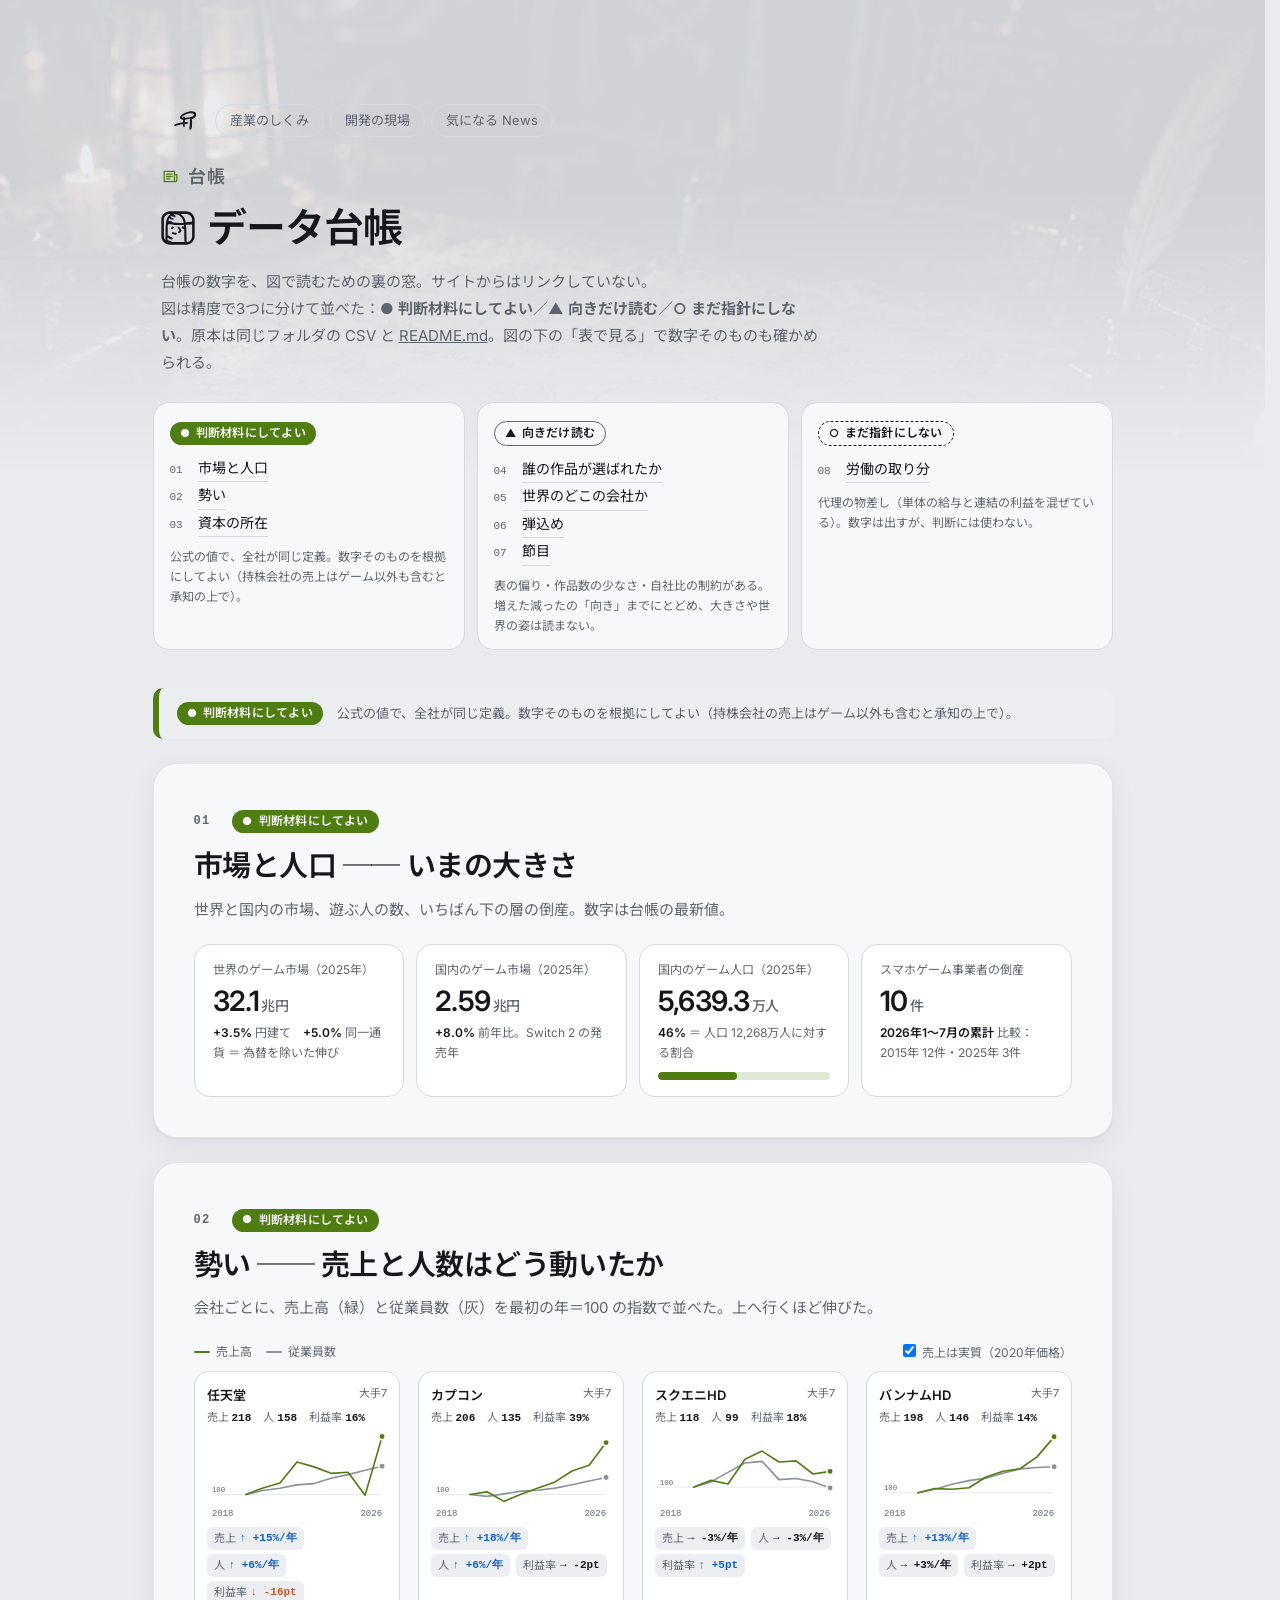
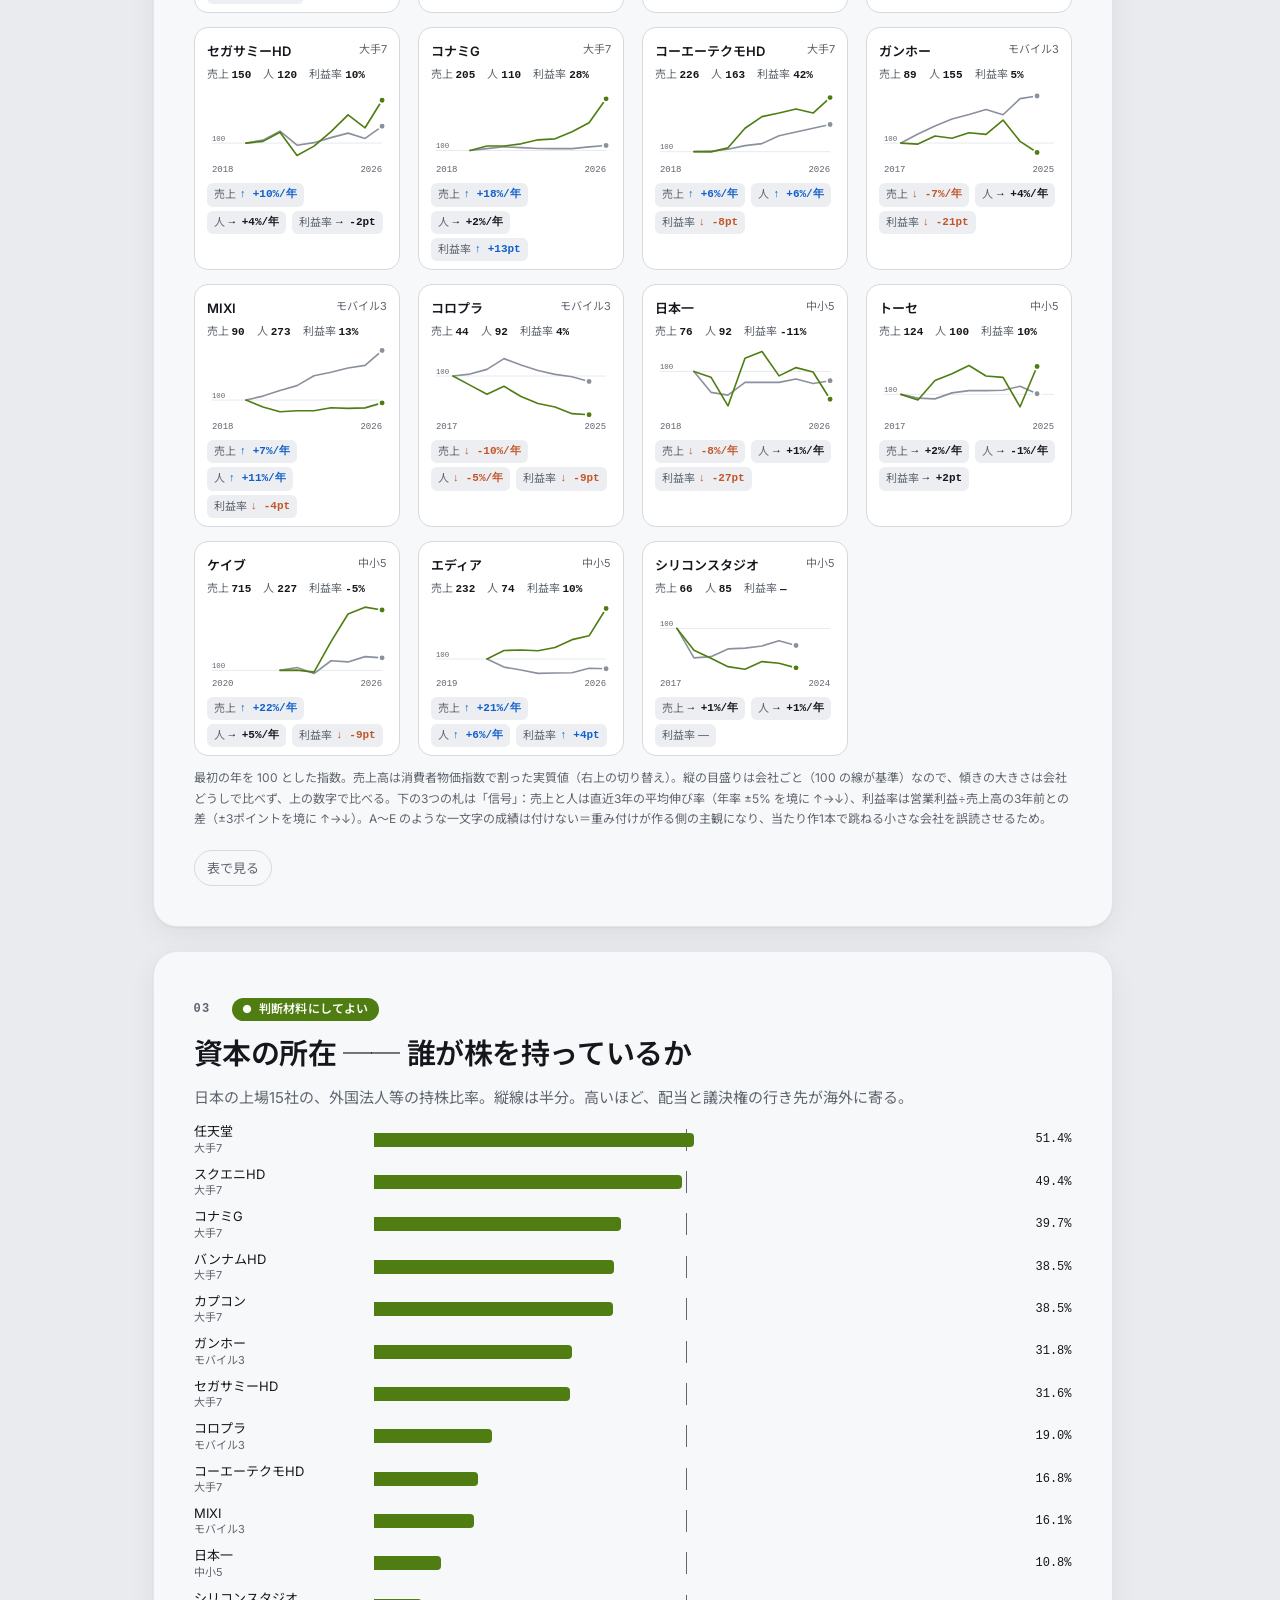
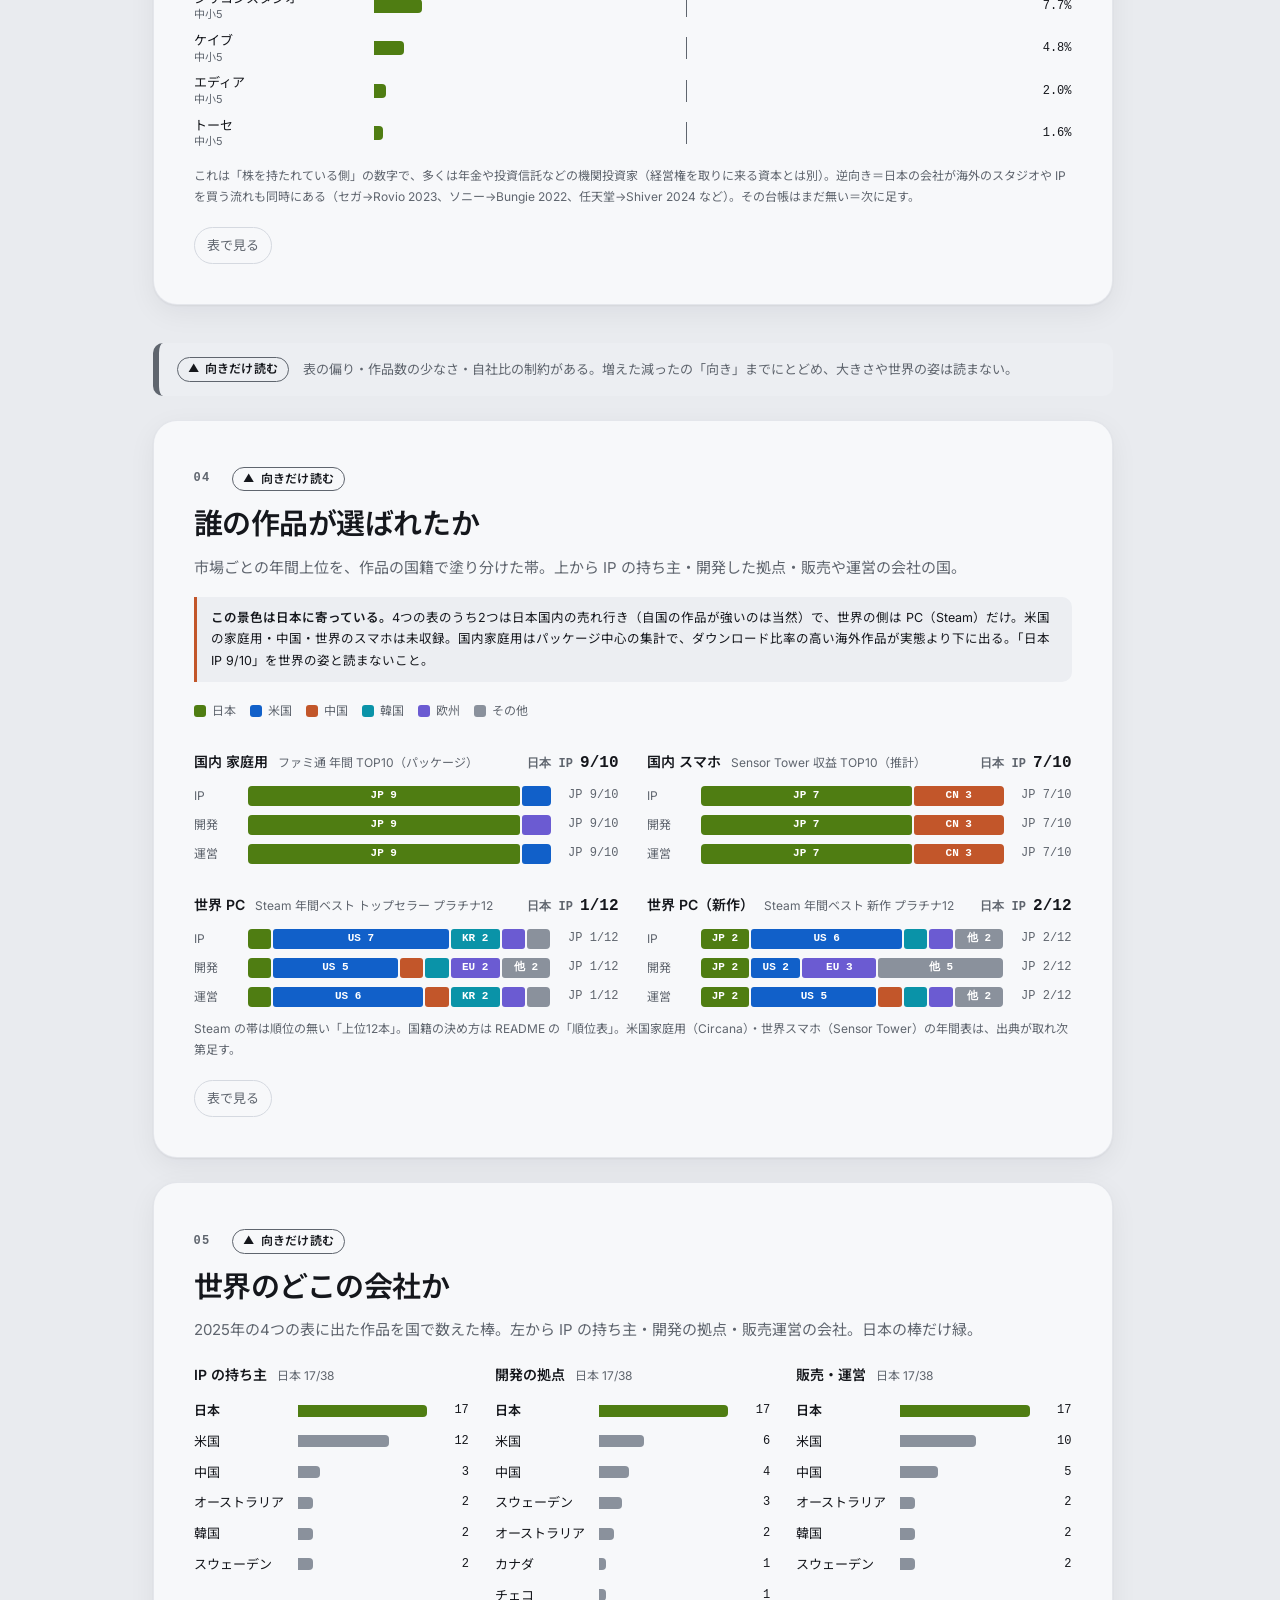
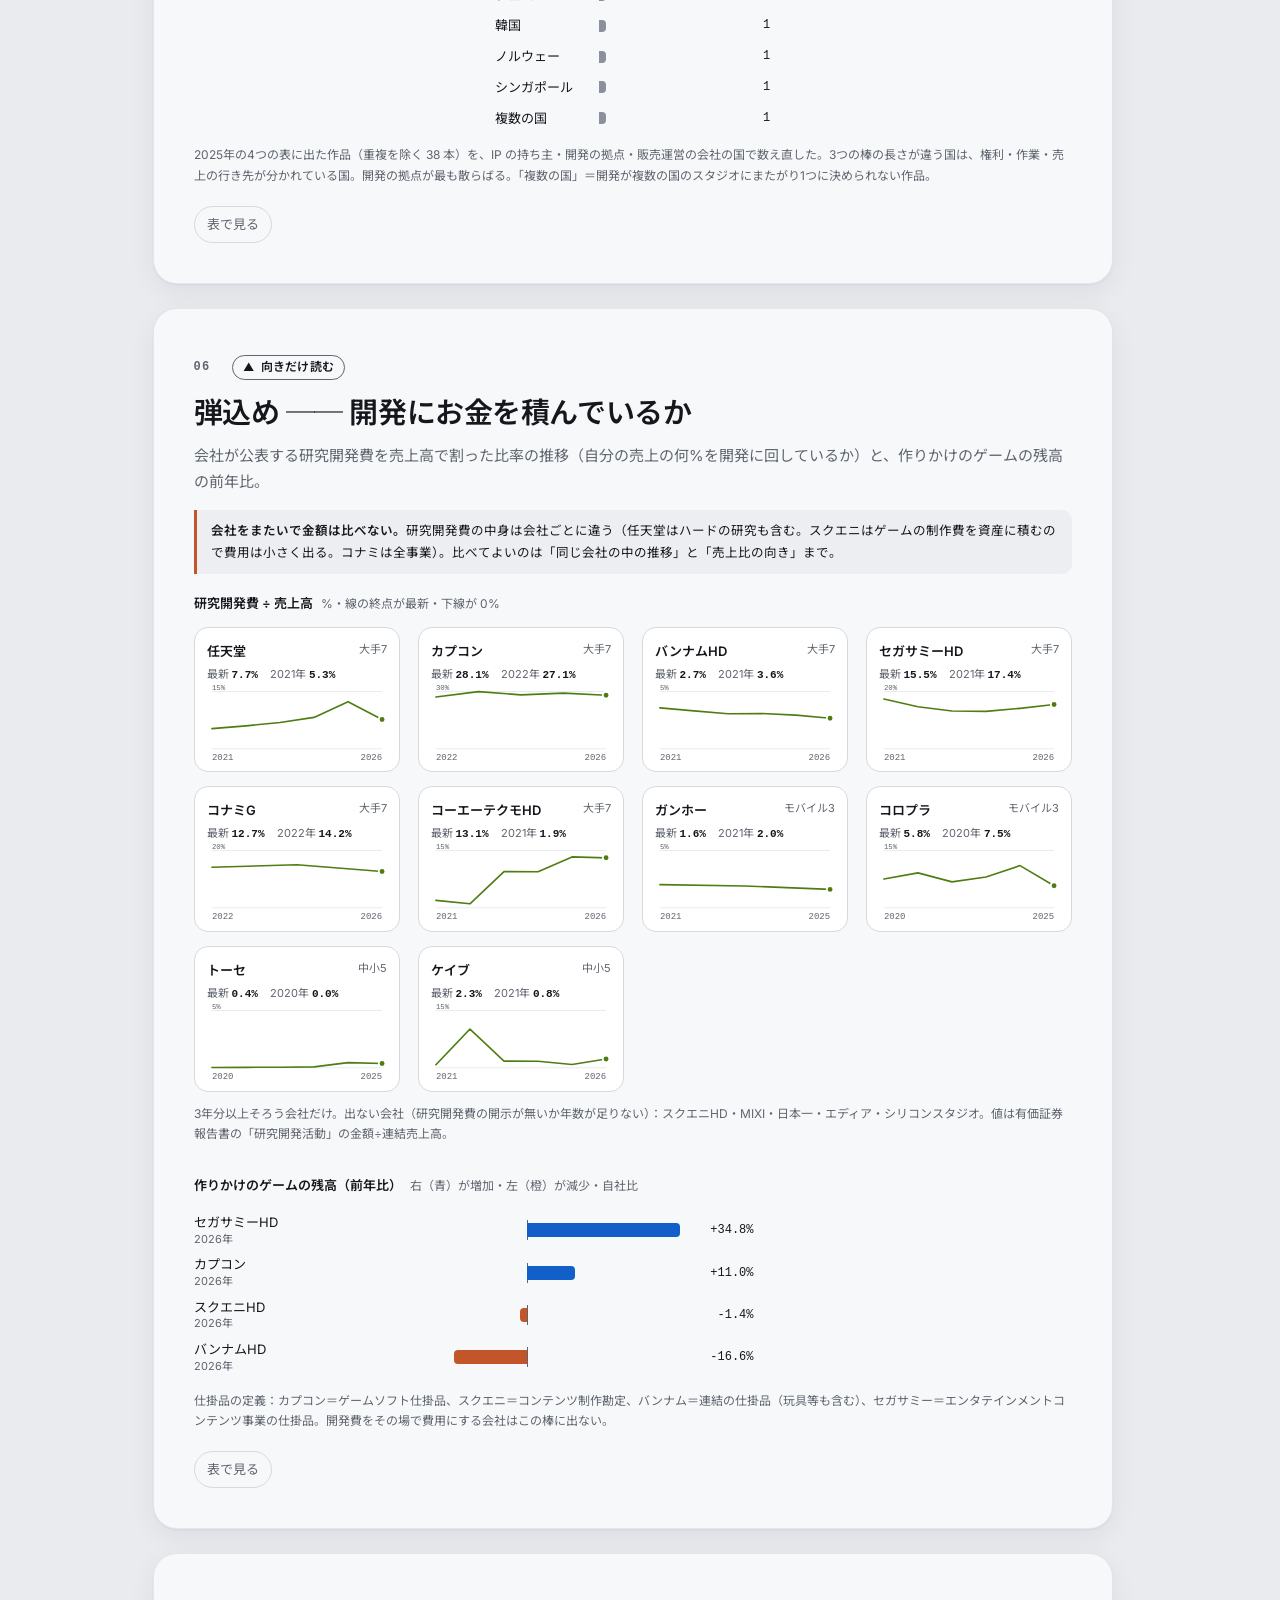
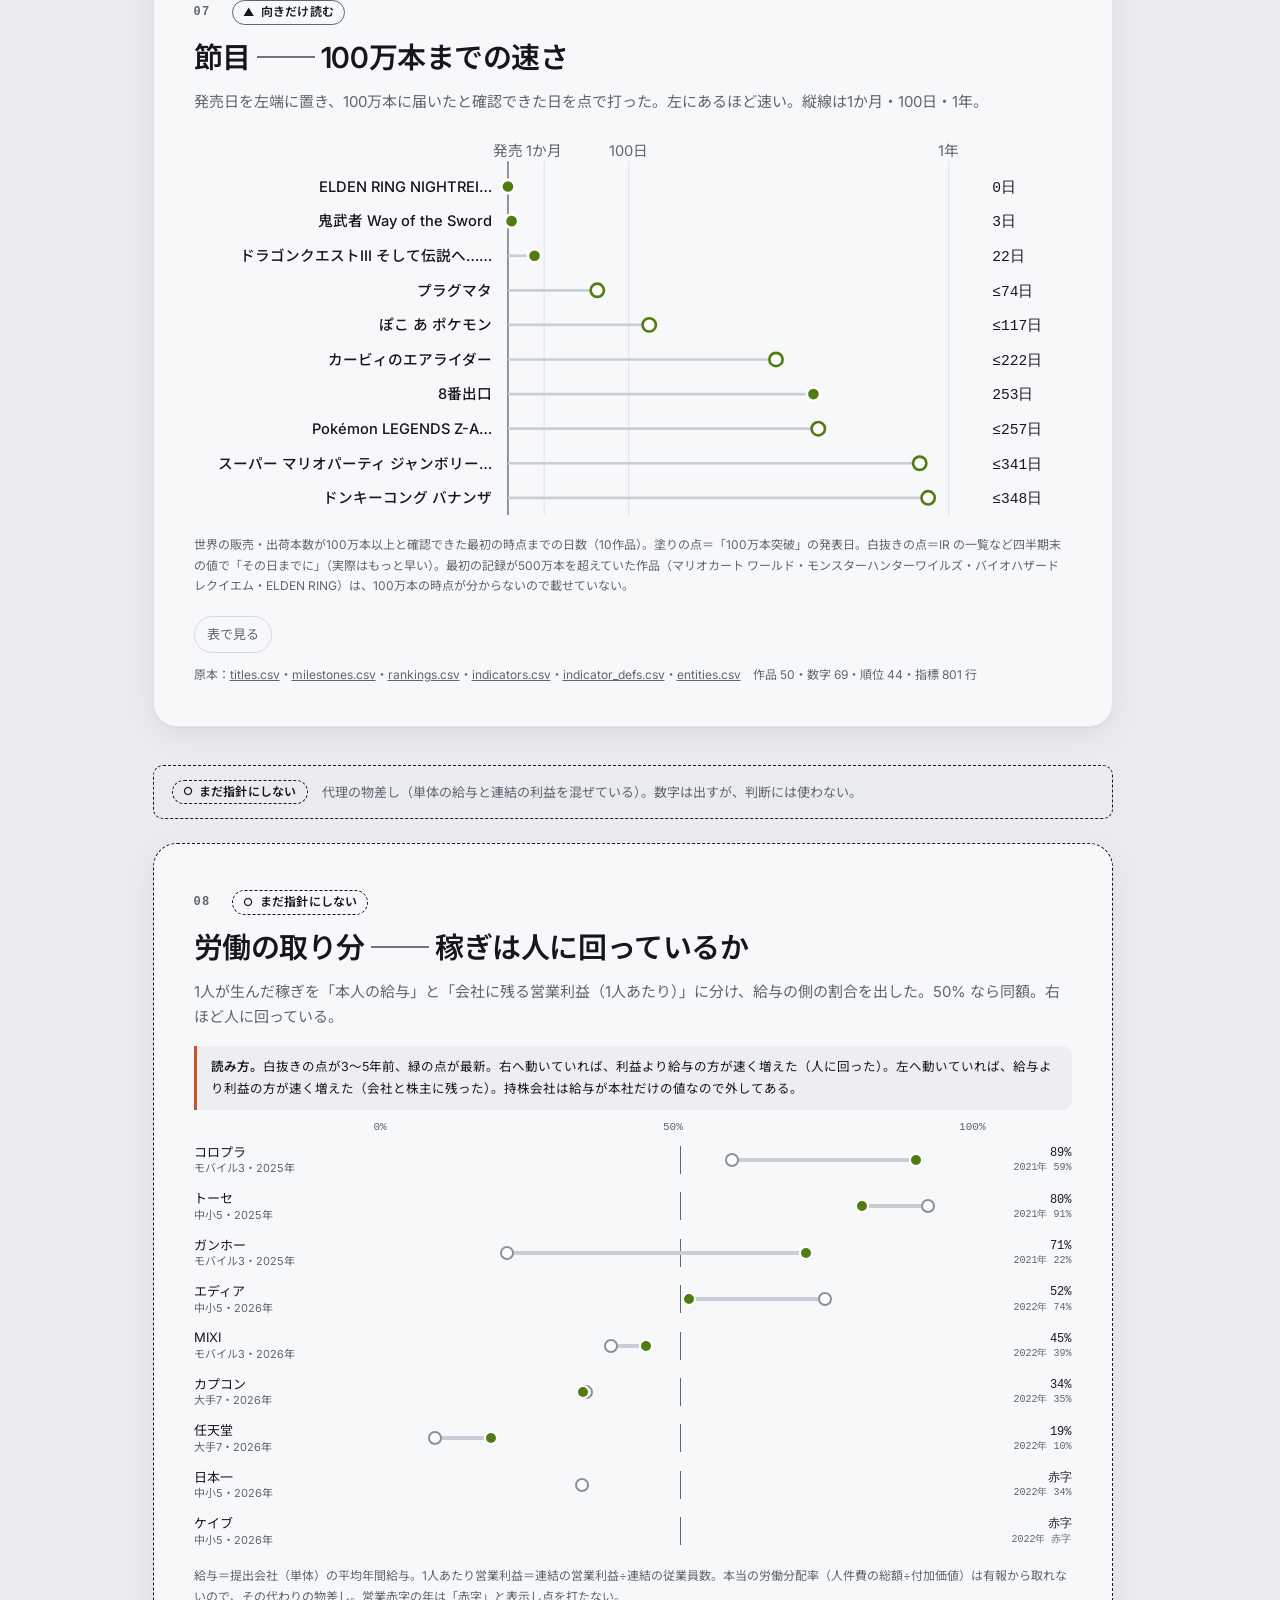
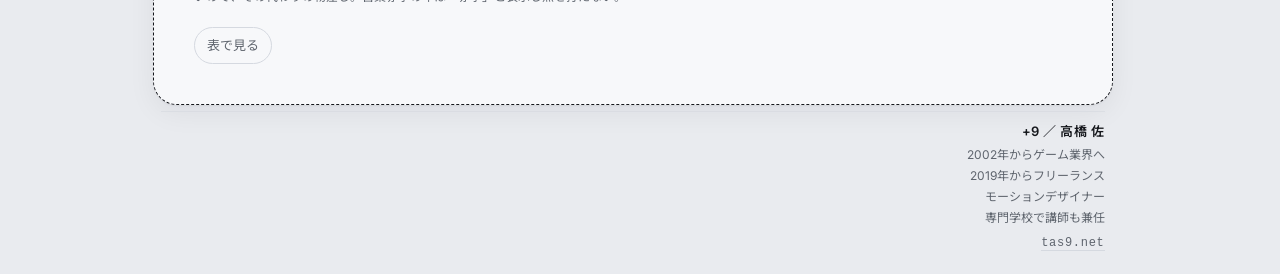
==== data/index.html @ 53e5b8c3 "feat(data): 裏の窓を精度の3区分（判断材料にしてよい／向きだけ読む／まだ指針にしない）で並べ替え - 冒頭に3枚の目次、区分ごとの帯、各章の番号横に札（●▲○＝形と文字で区別） - 並び：" ====
<!DOCTYPE html>
<html lang="ja">
<head>
<meta charset="utf-8">
<meta name="robots" content="noindex,nofollow">
<meta name="viewport" content="width=device-width,initial-scale=1">
<title>データ台帳 ｜ ゲーム業界の理解を深める地図</title>
<meta name="description" content="台帳の数字を図で読む裏の窓。">
<link rel="icon" href="data:image/svg+xml;utf8,<svg xmlns='http://www.w3.org/2000/svg' viewBox='104 129 105 89'><style>path{fill:%23333}@media (prefers-color-scheme:dark){path{fill:%23f5f5f7}}</style><path d='M176.0366,130.8232c-12.7488,2.0014-26.8024,7.6128-36.4664,15.6061-11.2927,10.4-10.2545,23.0626,7.1971,24.2507-.1219,2.8139-.313,5.8846-.3845,8.7311.098,1.6658.0058,2.6135-1.9803,2.7731-13.8904,2.7385-28.4505,4.9224-38.4208,11.546-.5634.1345-.5432.4985-.7303.8776-.1321.2675-.2402.5534-.2346.8517.1805,9.4435,15.2324.6668,20.8776-.289,6.5802-1.0276,13.6384-3.8511,20.1526-3.8411.1212,5.55.2944,14.6605,5.758,13.9257,3.9485-1.0272,1.507-9.018,2.639-12.9664-1.9142-5.1835,17.9977.4855,14.3948-9.1232-1.9492-3.3911-9.3795-2.2475-14.1548-2.1609.1599-3.5212.3199-7.0434.4798-10.5646,8.7144-.9588,14.6201-1.949,23.0324-4.562.295,11.596.5525,26.7108-1.1542,38.2311-.0275,3.3588-2.2057,6.8232-1.0253,10.0197,5.7303,7.3846,11.2675-2.4999,11.2827-8.2081,1.4005-8.3205,1.4758-17.6229,1.4515-27.0773.6795-4.2975-2.6248-10.9072,2.1598-12.9647,28.8408-14.3216,20.0151-40.3267-14.8742-35.0555ZM191.6307,154.1128c-1.4825.6987-3.4545,2.5314-4.5665,1.4816-.1877-.1772-.4628-.2456-.7176-.2036-6.6749,1.1013-11.6011,3.1055-17.7178,3.8529-4.3312.5755-9.2273,2.0431-13.4649,1.5919-.4554-.5104-.1702-1.961-.4799-2.6411-.9835-1.3435-2.2745-2.5884-4.0782-1.9208-2.2845.19-2.7604,2.7097-3.359,4.8023-15.0419.0143,5.1118-12.4051,8.1573-14.1659,6.9716-3.2369,15.7759-6.2043,24.4709-7.2037,14.1142-.731,26.5272,2.8245,11.7557,14.4062Z'/></svg>">
<meta name="theme-color" content="#f7f8fa" media="(prefers-color-scheme: light)">
<meta name="theme-color" content="#14161a" media="(prefers-color-scheme: dark)">
<link rel="preconnect" href="https://fonts.googleapis.com">
<link rel="preconnect" href="https://fonts.gstatic.com" crossorigin>
<link rel="stylesheet" href="https://fonts.googleapis.com/css2?family=Inter:wght@400;500;600;700&family=Noto+Sans+JP:wght@400;500;600;700&display=swap">
<link rel="stylesheet" href="../style.css?v=20260926b">
<style>
/* 図の色：色弱でも隣り合う色が見分けられる組み合わせを検証済み（README 参照）。文字は必ず文字色、色は印にだけ */
:root{--k-jp:#4f7d12;--k-us:#1160c9;--k-cn:#c2562a;--k-kr:#0a93a8;--k-eu:#6b5bd2;--k-ot:#8a919c;--k-dim:#c9ced6;
  --s1:#93b95a;--s2:#7aa63f;--s3:#639327;--s4:#4f7f16;--s5:#3d680c;--o1:#93b95a;--o2:#476f10;--up:#1160c9;--down:#c2562a;--grid:#e3e6ec;--on-mark:#fff}
@media (prefers-color-scheme:dark){:root:not([data-theme="light"]){--k-jp:#6e9c3a;--k-us:#3d86e0;--k-cn:#d86a2f;--k-kr:#1f97aa;--k-eu:#7d6fd0;--k-ot:#6f7680;--k-dim:#3a3f47;
  --s1:#4a5f2c;--s2:#5f7f30;--s3:#78a13a;--s4:#9bc25b;--s5:#bfdc8e;--o1:#78a13a;--o2:#bfdc8e;--up:#3d86e0;--down:#d86a2f;--grid:#262a31;--on-mark:#0a0b0d}}
:root[data-theme="dark"]{--k-jp:#6e9c3a;--k-us:#3d86e0;--k-cn:#d86a2f;--k-kr:#1f97aa;--k-eu:#7d6fd0;--k-ot:#6f7680;--k-dim:#3a3f47;
  --s1:#4a5f2c;--s2:#5f7f30;--s3:#78a13a;--s4:#9bc25b;--s5:#bfdc8e;--o1:#78a13a;--o2:#bfdc8e;--up:#3d86e0;--down:#d86a2f;--grid:#262a31;--on-mark:#0a0b0d}
section.ch{min-width:0}
.lg-kpi{display:grid;grid-template-columns:repeat(auto-fit,minmax(200px,1fr));gap:12px;margin-top:22px}
.lg-tile{background:var(--node);border:1px solid var(--line);border-radius:16px;padding:16px 18px;min-width:0}
.lg-tile .l{font-size:12px;color:var(--sub);line-height:1.5}
.lg-tile .v{margin-top:6px;font-size:28px;font-weight:600;letter-spacing:-.02em;line-height:1.15}
.lg-tile .v small{font-size:14px;font-weight:500;color:var(--sub);margin-left:2px}
.lg-tile .d{margin-top:6px;font-size:12px;color:var(--sub);line-height:1.6}
.lg-tile .d b{color:var(--ink);font-weight:600}
.lg-meter{margin-top:10px;height:8px;border-radius:4px;background:color-mix(in srgb,var(--k-jp) 18%,var(--node));overflow:hidden}
.lg-meter i{display:block;height:100%;border-radius:4px;background:var(--k-jp)}
.lg-legend{display:flex;flex-wrap:wrap;gap:6px 14px;margin-top:18px;font-size:12px;color:var(--sub)}
.lg-legend span{display:inline-flex;align-items:center;gap:6px}
.lg-legend i{width:12px;height:12px;border-radius:3px;background:var(--c)}
.lg-legend i.ln{width:16px;height:2px;border-radius:1px}
.lg-lists{display:grid;grid-template-columns:repeat(auto-fit,minmax(300px,1fr));gap:14px 28px;margin-top:14px}
.lg-lst h3{margin:14px 0 8px;font-size:14px;font-weight:600;display:flex;align-items:baseline;gap:10px;flex-wrap:wrap}
.lg-lst h3 small{font-weight:400;color:var(--sub);font-size:12px}
.lg-lst .lg-share{margin-left:auto;font-family:var(--mono);font-size:12px;color:var(--sub);font-variant-numeric:tabular-nums}
.lg-lst .lg-share b{font-size:16px;color:var(--ink)}
.lg-srow{display:grid;grid-template-columns:44px minmax(0,1fr) 56px;align-items:center;gap:10px;margin-top:8px;font-size:12px;color:var(--sub)}
.lg-srow .lg-bar{display:flex;gap:2px;height:20px}
.lg-srow .lg-seg{position:relative;height:100%;border-radius:3px;background:var(--c);min-width:2px;display:flex;align-items:center;justify-content:center;
  font-family:var(--mono);font-size:11px;font-weight:600;color:var(--on-mark);outline:none}
.lg-srow .lg-seg:first-child{border-top-left-radius:4px;border-bottom-left-radius:4px}
.lg-srow .lg-seg:last-child{border-top-right-radius:4px;border-bottom-right-radius:4px}
.lg-srow .lg-seg:hover,.lg-srow .lg-seg:focus-visible{filter:brightness(1.12)}
.lg-srow .lg-n{font-family:var(--mono);font-variant-numeric:tabular-nums;text-align:right}
.lg-ctl{display:flex;flex-wrap:wrap;align-items:center;gap:8px;margin-top:20px}
.lg-segctl{display:inline-flex;border:1px solid var(--line);border-radius:980px;padding:2px;background:var(--card)}
.lg-segctl button{font:inherit;font-size:13px;line-height:1.4;padding:5px 14px;border-radius:980px;border:0;background:transparent;color:var(--sub);cursor:pointer}
.lg-segctl button[aria-pressed="true"]{background:var(--tonal);color:var(--ink);font-weight:500}
.lg-ctl .lg-hint{font-size:12px;color:var(--sub)}
.fig{margin-top:18px}
svg.viz{display:block;width:100%;height:auto;overflow:visible}
svg.viz text{font-family:"Inter","Noto Sans JP",system-ui,sans-serif;fill:var(--ink)}
svg.viz .ax text{fill:var(--sub);font-size:11px;font-family:var(--mono)}
svg.viz .grid line{stroke:var(--grid);stroke-width:1}
svg.viz .ax line,svg.viz .ax path{stroke:var(--line);stroke-width:1}
svg.viz .lab{font-size:11px;fill:var(--sub)}
svg.viz .lab.ink{fill:var(--ink);font-weight:600}
svg.viz .mono{font-family:var(--mono);font-variant-numeric:tabular-nums}
svg.viz .hit{fill:transparent;pointer-events:all;outline:none}
.lg-smulti{display:grid;grid-template-columns:repeat(auto-fill,minmax(190px,1fr));gap:14px 18px;margin-top:8px}
.lg-sm{background:var(--node);border:1px solid var(--line);border-radius:14px;padding:12px 12px 8px;min-width:0}
.lg-sm h4{margin:0;font-size:13px;font-weight:600;display:flex;justify-content:space-between;gap:8px}
.lg-sm h4 small{font-weight:400;color:var(--sub);font-size:11px}
.lg-sm .lg-vals{display:flex;gap:12px;margin-top:2px;font-size:11px;color:var(--sub)}
.lg-sm .lg-vals b{font-family:var(--mono);color:var(--ink);font-weight:600;font-variant-numeric:tabular-nums}
.lg-two{display:grid;grid-template-columns:repeat(auto-fit,minmax(300px,1fr));gap:18px 32px}
.lg-hbars{margin-top:8px}
.lg-row{display:grid;grid-template-columns:minmax(120px,170px) minmax(0,1fr) 64px;align-items:center;gap:10px;padding:5px 0;font-size:13px;line-height:1.35}
.lg-row .lg-nm{min-width:0;word-break:auto-phrase}
.lg-row .lg-nm small{display:block;font-size:11px;color:var(--sub)}
.lg-row .lg-tr{position:relative;height:14px}
.lg-row .lg-tr i{position:absolute;top:0;height:100%;border-radius:0 4px 4px 0;background:var(--k-jp)}
.lg-row .lg-tr i.lg-neg{border-radius:4px 0 0 4px;background:var(--down)}
.lg-row .lg-tr i.lg-pos{background:var(--up)}
.lg-row .lg-tr i.lg-est{background:repeating-linear-gradient(135deg,var(--k-jp) 0 6px,color-mix(in srgb,var(--k-jp) 45%,var(--node)) 6px 10px)}
.lg-row .lg-tr .lg-ref{position:absolute;top:-4px;bottom:-4px;width:1px;background:var(--sub)}
.lg-row .lg-tr .lg-zero{position:absolute;top:-3px;bottom:-3px;width:1px;background:var(--sub)}
.lg-row .lg-vl{font-family:var(--mono);font-size:12px;text-align:right;font-variant-numeric:tabular-nums}
.lg-row .lg-tr i:hover,.lg-row .lg-tr i:focus-visible{filter:brightness(1.12);outline:none}
.lg-tv{margin-top:20px}
.lg-tv summary{cursor:pointer;font-size:13px;color:var(--sub);list-style:none;display:inline-flex;align-items:center;gap:6px;padding:6px 12px;border:1px solid var(--line);border-radius:980px}
.lg-tv summary::-webkit-details-marker{display:none}
.lg-tv[open] summary{color:var(--ink)}
.lg-tv .lg-scroll{margin-top:12px;overflow-x:auto;border:1px solid var(--line);border-radius:14px;background:var(--node)}
table.lg-tbl{width:100%;border-collapse:collapse;font-size:12px;line-height:1.5;min-width:560px}
.lg-tbl th,.lg-tbl td{padding:7px 10px;border-bottom:1px solid var(--line);text-align:left;white-space:nowrap;vertical-align:top}
.lg-tbl th{font-size:11px;font-weight:600;letter-spacing:.06em;color:var(--sub);background:var(--tonal)}
.lg-tbl td.num,.lg-tbl th.num{text-align:right;font-family:var(--mono);font-variant-numeric:tabular-nums}
.lg-tbl tr:last-child td{border-bottom:0}
.lg-note{margin-top:12px;font-size:12px;color:var(--sub);line-height:1.7}
#tip{position:fixed;z-index:50;pointer-events:none;background:var(--ink);color:var(--bg);border-radius:10px;padding:8px 11px;font-size:12px;line-height:1.5;max-width:280px;box-shadow:var(--shadow);display:none}
#tip .h{font-weight:600;margin-bottom:2px}
#tip .r{display:flex;gap:8px;justify-content:space-between}
#tip .r b{font-family:var(--mono);font-weight:600;font-variant-numeric:tabular-nums}
#tip .k{display:inline-block;width:10px;height:2px;vertical-align:middle;margin-right:5px;background:var(--c)}
#tip ul{margin:4px 0 0;padding-left:14px}
.lg-empty{margin-top:16px;font-size:14px;color:var(--sub)}
.lg-three{display:grid;grid-template-columns:repeat(auto-fit,minmax(230px,1fr));gap:14px 26px;margin-top:6px}
.lg-crow{display:grid;grid-template-columns:96px minmax(0,1fr) 34px;align-items:center;gap:8px;padding:4px 0;font-size:13px}
.lg-crow .lg-ctr{height:12px;position:relative}
.lg-crow .lg-ctr i{position:absolute;left:0;top:0;height:100%;border-radius:0 4px 4px 0;background:var(--k-ot)}
.lg-crow.jp .lg-ctr i{background:var(--k-jp)}
.lg-crow .lg-cn{font-family:var(--mono);font-size:12px;text-align:right;font-variant-numeric:tabular-nums}
.lg-crow.jp .lg-cnm{font-weight:600}
.lg-crow .lg-ctr i:hover,.lg-crow .lg-ctr i:focus-visible{filter:brightness(1.12);outline:none}
.lg-sig{display:flex;flex-wrap:wrap;gap:4px 6px;margin-top:8px;font-size:11px;color:var(--sub)}
.lg-sig span{display:inline-flex;align-items:center;gap:4px;background:var(--tonal);border-radius:6px;padding:2px 7px;white-space:nowrap}
.lg-sig b{font-family:var(--mono);font-weight:700;color:var(--ink);font-variant-numeric:tabular-nums}
.lg-sig b.lg-up{color:var(--up)}.lg-sig b.lg-dn{color:var(--down)}
.lg-share2{display:grid;grid-template-columns:minmax(120px,170px) minmax(0,1fr) 76px;align-items:center;gap:10px;padding:7px 0;font-size:13px;line-height:1.35}
.lg-share2 .lg-nm{min-width:0}
.lg-share2 .lg-nm small{display:block;font-size:11px;color:var(--sub)}
.lg-share2 .lg-trk{position:relative;height:20px}
.lg-share2 .lg-trk .lg-mid{position:absolute;left:50%;top:-4px;bottom:-4px;width:1px;background:var(--sub)}
.lg-share2 .lg-trk .lg-span{position:absolute;top:8px;height:4px;background:var(--k-dim);border-radius:2px}
.lg-share2 .lg-trk .lg-dot{position:absolute;top:3px;width:14px;height:14px;margin-left:-7px;border-radius:50%;box-sizing:border-box;outline:none}
.lg-share2 .lg-trk .lg-dot.old{border:2px solid var(--k-ot);background:var(--node)}
.lg-share2 .lg-trk .lg-dot.new{background:var(--k-jp);border:2px solid var(--node)}
.lg-share2 .lg-trk .lg-dot:hover,.lg-share2 .lg-trk .lg-dot:focus-visible{filter:brightness(1.12)}
.lg-share2 .lg-vl{font-family:var(--mono);font-size:12px;text-align:right;font-variant-numeric:tabular-nums}
.lg-share2 .lg-vl small{display:block;font-size:10px;color:var(--sub)}
.lg-axis{display:grid;grid-template-columns:minmax(120px,170px) minmax(0,1fr) 76px;gap:10px;font-size:11px;color:var(--sub);font-family:var(--mono)}
.lg-axis .lg-ax{display:flex;justify-content:space-between}
.lg-caveat{margin-top:16px;padding:10px 14px;border-left:3px solid var(--k-cn);background:var(--tonal);border-radius:0 10px 10px 0;font-size:12.5px;line-height:1.75;color:var(--ink)}
.lg-caveat b{font-weight:600}
#mileBox{overflow-x:auto}
#mileBox svg.viz{min-width:600px}
@media (max-width:720px){.lg-share2,.lg-axis{grid-template-columns:minmax(96px,120px) minmax(0,1fr) 62px}.lg-crow{grid-template-columns:80px minmax(0,1fr) 30px}}
.lg-index{display:grid;grid-template-columns:repeat(auto-fit,minmax(230px,1fr));gap:12px;margin:26px 0 6px}
.lg-ix{border:1px solid var(--line);border-radius:16px;padding:14px 16px;background:var(--card);min-width:0}
.lg-ix ol{margin:10px 0 0;padding:0;list-style:none;font-size:14px;line-height:1.9}
.lg-ix ol li{display:flex;gap:8px;align-items:baseline}
.lg-ix .lg-ixno{font-family:var(--mono);font-size:11px;color:var(--sub);min-width:20px}
.lg-ix ol li a{color:var(--ink);text-decoration:none;border-bottom:1px solid var(--line)}
.lg-ix ol li a:hover{border-bottom-color:var(--ink)}
.lg-ix .lg-why{margin:10px 0 0;font-size:12px;color:var(--sub);line-height:1.65}
.lg-badge{display:inline-flex;align-items:center;gap:6px;font-size:12px;font-weight:600;letter-spacing:.02em;padding:3px 10px;border-radius:980px;line-height:1.4;white-space:nowrap}
.lg-badge i{font-style:normal;font-size:11px}
.lg-ba{background:var(--accent);color:var(--on-color)}
.lg-bb{border:1.5px solid var(--sub);color:var(--ink);background:transparent}
.lg-bc{border:1.5px dashed var(--ink);color:var(--ink);background:transparent}
.lg-grp{margin:38px 0 12px;padding:14px 18px;border-radius:10px;display:flex;flex-wrap:wrap;align-items:center;gap:8px 14px;background:var(--tonal)}
.lg-grp p{margin:0;font-size:13px;color:var(--sub);line-height:1.6;flex:1 1 260px}
.lg-grp.lg-ga{border-left:6px solid var(--accent)}
.lg-grp.lg-gb{border-left:6px solid var(--sub)}
.lg-grp.lg-gc{border:1.5px dashed var(--ink);background:transparent}
.ch-head .lg-badge{margin-left:12px}
section.ch.lg-gc{border:1.5px dashed var(--ink)}
@media (max-width:720px){.lg-grp{margin-top:28px}}
@media (max-width:720px){.lg-row{grid-template-columns:minmax(96px,120px) minmax(0,1fr) 56px}.lg-srow{grid-template-columns:36px minmax(0,1fr) 50px}}
</style>
</head>
<body>

<nav class="toc" aria-label="ページの切り替え">
  <div class="toc-pages">
    <a class="home" href="../index.html" aria-label="地図のトップへ"><svg viewBox="104 129 105 89" role="img" aria-hidden="true"><path d="M176.0366,130.8232c-12.7488,2.0014-26.8024,7.6128-36.4664,15.6061-11.2927,10.4-10.2545,23.0626,7.1971,24.2507-.1219,2.8139-.313,5.8846-.3845,8.7311.098,1.6658.0058,2.6135-1.9803,2.7731-13.8904,2.7385-28.4505,4.9224-38.4208,11.546-.5634.1345-.5432.4985-.7303.8776-.1321.2675-.2402.5534-.2346.8517.1805,9.4435,15.2324.6668,20.8776-.289,6.5802-1.0276,13.6384-3.8511,20.1526-3.8411.1212,5.55.2944,14.6605,5.758,13.9257,3.9485-1.0272,1.507-9.018,2.639-12.9664-1.9142-5.1835,17.9977.4855,14.3948-9.1232-1.9492-3.3911-9.3795-2.2475-14.1548-2.1609.1599-3.5212.3199-7.0434.4798-10.5646,8.7144-.9588,14.6201-1.949,23.0324-4.562.295,11.596.5525,26.7108-1.1542,38.2311-.0275,3.3588-2.2057,6.8232-1.0253,10.0197,5.7303,7.3846,11.2675-2.4999,11.2827-8.2081,1.4005-8.3205,1.4758-17.6229,1.4515-27.0773.6795-4.2975-2.6248-10.9072,2.1598-12.9647,28.8408-14.3216,20.0151-40.3267-14.8742-35.0555ZM191.6307,154.1128c-1.4825.6987-3.4545,2.5314-4.5665,1.4816-.1877-.1772-.4628-.2456-.7176-.2036-6.6749,1.1013-11.6011,3.1055-17.7178,3.8529-4.3312.5755-9.2273,2.0431-13.4649,1.5919-.4554-.5104-.1702-1.961-.4799-2.6411-.9835-1.3435-2.2745-2.5884-4.0782-1.9208-2.2845.19-2.7604,2.7097-3.359,4.8023-15.0419.0143,5.1118-12.4051,8.1573-14.1659,6.9716-3.2369,15.7759-6.2043,24.4709-7.2037,14.1142-.731,26.5272,2.8245,11.7557,14.4062Z"/></svg></a>
    <a href="../industry.html">産業のしくみ</a>
    <a href="../dev.html">開発の現場</a>
    <a href="../news.html">気になる News</a>
  </div>
</nav>

<div class="hero-bg page" aria-hidden="true"><img src="../hero.jpg?v=1" alt=""></div>

<div class="wrap">

<header class="top">
  <nav class="pages" id="chapters" aria-label="ページの切り替え">
 <a class="home" href="../index.html" aria-label="地図のトップへ"><svg viewBox="104 129 105 89" role="img" aria-hidden="true"><path d="M176.0366,130.8232c-12.7488,2.0014-26.8024,7.6128-36.4664,15.6061-11.2927,10.4-10.2545,23.0626,7.1971,24.2507-.1219,2.8139-.313,5.8846-.3845,8.7311.098,1.6658.0058,2.6135-1.9803,2.7731-13.8904,2.7385-28.4505,4.9224-38.4208,11.546-.5634.1345-.5432.4985-.7303.8776-.1321.2675-.2402.5534-.2346.8517.1805,9.4435,15.2324.6668,20.8776-.289,6.5802-1.0276,13.6384-3.8511,20.1526-3.8411.1212,5.55.2944,14.6605,5.758,13.9257,3.9485-1.0272,1.507-9.018,2.639-12.9664-1.9142-5.1835,17.9977.4855,14.3948-9.1232-1.9492-3.3911-9.3795-2.2475-14.1548-2.1609.1599-3.5212.3199-7.0434.4798-10.5646,8.7144-.9588,14.6201-1.949,23.0324-4.562.295,11.596.5525,26.7108-1.1542,38.2311-.0275,3.3588-2.2057,6.8232-1.0253,10.0197,5.7303,7.3846,11.2675-2.4999,11.2827-8.2081,1.4005-8.3205,1.4758-17.6229,1.4515-27.0773.6795-4.2975-2.6248-10.9072,2.1598-12.9647,28.8408-14.3216,20.0151-40.3267-14.8742-35.0555ZM191.6307,154.1128c-1.4825.6987-3.4545,2.5314-4.5665,1.4816-.1877-.1772-.4628-.2456-.7176-.2036-6.6749,1.1013-11.6011,3.1055-17.7178,3.8529-4.3312.5755-9.2273,2.0431-13.4649,1.5919-.4554-.5104-.1702-1.961-.4799-2.6411-.9835-1.3435-2.2745-2.5884-4.0782-1.9208-2.2845.19-2.7604,2.7097-3.359,4.8023-15.0419.0143,5.1118-12.4051,8.1573-14.1659,6.9716-3.2369,15.7759-6.2043,24.4709-7.2037,14.1142-.731,26.5272,2.8245,11.7557,14.4062Z"/></svg></a>
  <a href="../industry.html">産業のしくみ</a>
  <a href="../dev.html">開発の現場</a>
  <a href="../news.html">気になる News</a>
</nav>
  <p class="eyebrow"><svg class="ic" viewBox="0 0 24 24" aria-hidden="true"><path d="M4 5.5h13v13H4zM17 9.5h3v7a2 2 0 01-2 2M7 9h7M7 12h7M7 15h4"/></svg>台帳</p>
  <div class="title-row">
    <svg class="chara" viewBox="73 133 94 94" role="img" aria-hidden="true"><path fill="currentColor" d="M142.64,133.95h-45.29c-12.9,0-23.4,10.5-23.4,23.4v45.29c0,12.9,10.5,23.4,23.4,23.4h45.29c12.91,0,23.4-10.5,23.4-23.4v-45.29c0-12.9-10.5-23.4-23.4-23.4ZM159.05,157.36v4.97c-.33.01-.66.04-1.01.07-27.22.72-10.09,7.95-21.6-12.24-2.58-3.52-5.97-6.74-9.76-9.21h15.96c9.04,0,16.4,7.36,16.4,16.4ZM103.42,218.32c-3.32-2.83-8.21-3.45-12.24-5.28-.03-1.22-.51-4.96,0-5.52-.85-3.3,9.43,5.86,11.52,4.08,1.68-.04,3.55-2.76,1.92-4.08-.52-1.68-2.7-1.61-3.36-2.4-3.46-.88-5.43-3.7-9.84-4.8.42-9.02.19-18.69.24-28.08-.71-5.09,16.25-.73,19.68-.72,7.08.26,14,.07,21.36,0,5.13-1.36,3.78,2.41,4.08,5.76-.69-.41-3.34-3.05-4.8-1.68-4.28,2.42,1.76,7.35,5.04,7.68.83,7.12-.06,13.79.24,21.12.43,4.78.75,9.7.84,14.65h-34.56c-.02-.23-.05-.48-.12-.73ZM103.56,151.6c-1.39-.61-2.67-1.65-5.04-1.92,2.5-4.57,3.89-2.47,7.44-1.2,8,5.07,11.03-2.64,1.68-5.76,13.64-4.13,26.7,10.16,27.6,20.64.38,3.52-1.11,2.26-3.12,2.64-9.47.02-18.37.23-27.36-.96.04-5.24-7.3-3.83-11.04-5.28.42-2.07,1.24-5.39,2.64-6.48,1.88,2.87,8.55,5.57,11.52,3.12,1.35-3.29-2.19-4.24-4.32-4.8ZM80.95,157.36c0-9.04,7.36-16.4,16.4-16.4h1.99s-.07.06-.1.09c-15.9,10.89-13.03,36.84-13.68,56.88-.27,5.17-.38,10.4-.39,15.67-2.61-2.91-4.22-6.74-4.22-10.94v-45.29ZM143.94,218.98c-.08-9.07-.66-18.21-.68-27.01.03-5.99-.76-11.87-1.06-18.05-.02-2.74-.95-2.96,2.4-2.64,3.95-.2,7.73-.37,11.04-.96,1.13-.16,2.29-.15,3.41-.16v32.48c0,8.61-6.67,15.67-15.1,16.34Z M108.6,177.76c-1.42-4.99-9.21-.66-8.16,3.84,2.14,3.36,7.88-.79,8.16-3.84Z M109.08,192.16c-1.73-.32-3.08-.59-4.8-.48-.92.4-2.29,2.51-.96,3.6,1.93,2.85,13.65,5.46,13.68-.24-1.01-3.18-5.92-1.55-7.92-2.88Z M118.68,176.8c-.22,3.93,3.42,5.88,5.28,9.12-.17,1.25-1.86,2.81-2.64,3.6-1.77,1.06-1.15,3.46,0,4.56,4.24,1.1,8.64-4.57,8.16-8.64-1.89-2.76-6.76-12.35-10.8-8.64Z"/></svg>
    <h1>データ台帳</h1>
  </div>
  <p class="lead">台帳の数字を、図で読むための裏の窓。サイトからはリンクしていない。<br>図は精度で3つに分けて並べた：<b>● 判断材料にしてよい</b>／<b>▲ 向きだけ読む</b>／<b>○ まだ指針にしない</b>。原本は同じフォルダの CSV と <a href="README.md">README.md</a>。図の下の「表で見る」で数字そのものも確かめられる。</p>
</header>

<div class="lg-index" aria-label="図の分け方">
  <div class="lg-ix lg-ga"><span class="lg-badge lg-ba"><i aria-hidden="true">●</i>判断材料にしてよい</span><ol><li><span class="lg-ixno">01</span><a href="#kpis">市場と人口</a></li><li><span class="lg-ixno">02</span><a href="#trend">勢い</a></li><li><span class="lg-ixno">03</span><a href="#own">資本の所在</a></li></ol><p class="lg-why">公式の値で、全社が同じ定義。数字そのものを根拠にしてよい（持株会社の売上はゲーム以外も含むと承知の上で）。</p></div>
  <div class="lg-ix lg-gb"><span class="lg-badge lg-bb"><i aria-hidden="true">▲</i>向きだけ読む</span><ol><li><span class="lg-ixno">04</span><a href="#share">誰の作品が選ばれたか</a></li><li><span class="lg-ixno">05</span><a href="#map">世界のどこの会社か</a></li><li><span class="lg-ixno">06</span><a href="#invest">弾込め</a></li><li><span class="lg-ixno">07</span><a href="#mile">節目</a></li></ol><p class="lg-why">表の偏り・作品数の少なさ・自社比の制約がある。増えた減ったの「向き」までにとどめ、大きさや世界の姿は読まない。</p></div>
  <div class="lg-ix lg-gc"><span class="lg-badge lg-bc"><i aria-hidden="true">○</i>まだ指針にしない</span><ol><li><span class="lg-ixno">08</span><a href="#labor">労働の取り分</a></li></ol><p class="lg-why">代理の物差し（単体の給与と連結の利益を混ぜている）。数字は出すが、判断には使わない。</p></div>
</div><div class="lg-grp lg-ga" id="ga" role="heading" aria-level="2"><span class="lg-badge lg-ba"><i aria-hidden="true">●</i>判断材料にしてよい</span><p>公式の値で、全社が同じ定義。数字そのものを根拠にしてよい（持株会社の売上はゲーム以外も含むと承知の上で）。</p></div>
<section class="ch lg-ga" id="kpis" data-grade="a">
  <div class="ch-head"><span class="ch-no">01</span><span class="lg-badge lg-ba"><i aria-hidden="true">●</i>判断材料にしてよい</span></div>
  <h2>市場と人口 ── いまの大きさ</h2>
  <p class="sub">世界と国内の市場、遊ぶ人の数、いちばん下の層の倒産。数字は台帳の最新値。</p>
  <div class="lg-kpi" data-box="1" id="kpi"></div>
</section>
<section class="ch lg-ga" id="trend" data-grade="a">
  <div class="ch-head"><span class="ch-no">02</span><span class="lg-badge lg-ba"><i aria-hidden="true">●</i>判断材料にしてよい</span></div>
  <h2>勢い ── 売上と人数はどう動いたか</h2>
  <p class="sub">会社ごとに、売上高（緑）と従業員数（灰）を最初の年＝100 の指数で並べた。上へ行くほど伸びた。</p>
  <div class="lg-ctl"><span class="lg-legend" style="margin:0"><span><i class="ln" style="--c:var(--k-jp)"></i>売上高</span><span><i class="ln" style="--c:var(--k-ot)"></i>従業員数</span></span><label class="lg-hint" style="margin-left:auto"><input type="checkbox" id="realChk" checked> 売上は実質（2020年価格）</label></div>
  <div class="lg-smulti" data-box="1" id="trendBox"></div>
  <p class="lg-note" id="trendNote"></p>
  <details class="lg-tv"><summary>表で見る</summary><div id="trendTv"></div></details>
</section>
<section class="ch lg-ga" id="own" data-grade="a">
  <div class="ch-head"><span class="ch-no">03</span><span class="lg-badge lg-ba"><i aria-hidden="true">●</i>判断材料にしてよい</span></div>
  <h2>資本の所在 ── 誰が株を持っているか</h2>
  <p class="sub">日本の上場15社の、外国法人等の持株比率。縦線は半分。高いほど、配当と議決権の行き先が海外に寄る。</p>
  <div class="lg-hbars" data-box="1" id="ownBox"></div>
  <p class="lg-note">これは「株を持たれている側」の数字で、多くは年金や投資信託などの機関投資家（経営権を取りに来る資本とは別）。逆向き＝日本の会社が海外のスタジオや IP を買う流れも同時にある（セガ→Rovio 2023、ソニー→Bungie 2022、任天堂→Shiver 2024 など）。その台帳はまだ無い＝次に足す。</p>
  <details class="lg-tv"><summary>表で見る</summary><div id="ownTv"></div></details>
</section>
<div class="lg-grp lg-gb" id="gb" role="heading" aria-level="2"><span class="lg-badge lg-bb"><i aria-hidden="true">▲</i>向きだけ読む</span><p>表の偏り・作品数の少なさ・自社比の制約がある。増えた減ったの「向き」までにとどめ、大きさや世界の姿は読まない。</p></div>
<section class="ch lg-gb" id="share" data-grade="b">
  <div class="ch-head"><span class="ch-no">04</span><span class="lg-badge lg-bb"><i aria-hidden="true">▲</i>向きだけ読む</span></div>
  <h2>誰の作品が選ばれたか</h2>
  <p class="sub">市場ごとの年間上位を、作品の国籍で塗り分けた帯。上から IP の持ち主・開発した拠点・販売や運営の会社の国。</p>
  <div class="lg-caveat"><b>この景色は日本に寄っている。</b>4つの表のうち2つは日本国内の売れ行き（自国の作品が強いのは当然）で、世界の側は PC（Steam）だけ。米国の家庭用・中国・世界のスマホは未収録。国内家庭用はパッケージ中心の集計で、ダウンロード比率の高い海外作品が実態より下に出る。「日本 IP 9/10」を世界の姿と読まないこと。</div>
  <div class="lg-legend" id="shareLegend"></div>
  <div class="lg-lists" data-box="1" id="shareBox"></div>
  <p class="lg-note">Steam の帯は順位の無い「上位12本」。国籍の決め方は README の「順位表」。米国家庭用（Circana）・世界スマホ（Sensor Tower）の年間表は、出典が取れ次第足す。</p>
  <details class="lg-tv"><summary>表で見る</summary><div id="shareTv"></div></details>
</section>
<section class="ch lg-gb" id="map" data-grade="b">
  <div class="ch-head"><span class="ch-no">05</span><span class="lg-badge lg-bb"><i aria-hidden="true">▲</i>向きだけ読む</span></div>
  <h2>世界のどこの会社か</h2>
  <p class="sub">2025年の4つの表に出た作品を国で数えた棒。左から IP の持ち主・開発の拠点・販売運営の会社。日本の棒だけ緑。</p>
  <div class="lg-three" data-box="1" id="mapBox"></div>
  <p class="lg-note" id="mapNote"></p>
  <details class="lg-tv"><summary>表で見る</summary><div id="mapTv"></div></details>
</section>
<section class="ch lg-gb" id="invest" data-grade="b">
  <div class="ch-head"><span class="ch-no">06</span><span class="lg-badge lg-bb"><i aria-hidden="true">▲</i>向きだけ読む</span></div>
  <h2>弾込め ── 開発にお金を積んでいるか</h2>
  <p class="sub">会社が公表する研究開発費を売上高で割った比率の推移（自分の売上の何%を開発に回しているか）と、作りかけのゲームの残高の前年比。</p>
  <div class="lg-caveat"><b>会社をまたいで金額は比べない。</b>研究開発費の中身は会社ごとに違う（任天堂はハードの研究も含む。スクエニはゲームの制作費を資産に積むので費用は小さく出る。コナミは全事業）。比べてよいのは「同じ会社の中の推移」と「売上比の向き」まで。</div>
  <p class="fig-title" style="margin-top:18px">研究開発費 ÷ 売上高 <small>%・線の終点が最新・下線が 0%</small></p>
  <div class="lg-smulti" data-box="1" id="rdBox"></div>
  <p class="lg-note" id="rdNote"></p>
  <p class="fig-title" style="margin-top:30px">作りかけのゲームの残高（前年比） <small>右（青）が増加・左（橙）が減少・自社比</small></p>
  <div class="lg-hbars" data-box="1" id="wipBox" style="max-width:560px"></div>
  <p class="lg-note">仕掛品の定義：カプコン＝ゲームソフト仕掛品、スクエニ＝コンテンツ制作勘定、バンナム＝連結の仕掛品（玩具等も含む）、セガサミー＝エンタテインメントコンテンツ事業の仕掛品。開発費をその場で費用にする会社はこの棒に出ない。</p>
  <details class="lg-tv"><summary>表で見る</summary><div id="rdTv"></div><div id="wipTv"></div></details>
</section>
<section class="ch lg-gb" id="mile" data-grade="b">
  <div class="ch-head"><span class="ch-no">07</span><span class="lg-badge lg-bb"><i aria-hidden="true">▲</i>向きだけ読む</span></div>
  <h2>節目 ── 100万本までの速さ</h2>
  <p class="sub">発売日を左端に置き、100万本に届いたと確認できた日を点で打った。左にあるほど速い。縦線は1か月・100日・1年。</p>
  <div class="fig" data-box="1" id="mileBox"></div>
  <p class="lg-note" id="mileNote"></p>
  <details class="lg-tv"><summary>表で見る</summary><div id="mileTv"></div></details>
  <p class="lg-note">原本：<a href="titles.csv">titles.csv</a>・<a href="milestones.csv">milestones.csv</a>・<a href="rankings.csv">rankings.csv</a>・<a href="indicators.csv">indicators.csv</a>・<a href="indicator_defs.csv">indicator_defs.csv</a>・<a href="entities.csv">entities.csv</a>　<span id="counts"></span></p>
</section>
<div class="lg-grp lg-gc" id="gc" role="heading" aria-level="2"><span class="lg-badge lg-bc"><i aria-hidden="true">○</i>まだ指針にしない</span><p>代理の物差し（単体の給与と連結の利益を混ぜている）。数字は出すが、判断には使わない。</p></div>
<section class="ch lg-gc" id="labor" data-grade="c">
  <div class="ch-head"><span class="ch-no">08</span><span class="lg-badge lg-bc"><i aria-hidden="true">○</i>まだ指針にしない</span></div>
  <h2>労働の取り分 ── 稼ぎは人に回っているか</h2>
  <p class="sub">1人が生んだ稼ぎを「本人の給与」と「会社に残る営業利益（1人あたり）」に分け、給与の側の割合を出した。50% なら同額。右ほど人に回っている。</p>
  <div class="lg-caveat"><b>読み方。</b>白抜きの点が3〜5年前、緑の点が最新。右へ動いていれば、利益より給与の方が速く増えた（人に回った）。左へ動いていれば、給与より利益の方が速く増えた（会社と株主に残った）。持株会社は給与が本社だけの値なので外してある。</div>
  <div class="lg-hbars" data-box="1" id="laborBox"></div>
  <p class="lg-note">給与＝提出会社（単体）の平均年間給与。1人あたり営業利益＝連結の営業利益÷連結の従業員数。本当の労働分配率（人件費の総額÷付加価値）は有報から取れないので、その代わりの物差し。営業赤字の年は「赤字」と表示し点を打たない。</p>
  <details class="lg-tv"><summary>表で見る</summary><div id="laborTv"></div></details>
</section>

<footer class="by">
  <p class="who">+9 ／ 高橋 佐</p>
  <p class="bio">2002年からゲーム業界へ</p>
  <p class="bio">2019年からフリーランス</p>
  <p class="bio">モーションデザイナー</p>
  <p class="bio">専門学校で講師も兼任</p>
  <p class="site"><a href="https://www.tas9.net/" target="_blank" rel="noopener">tas9.net</a></p>
</footer>

</div>
<div id="tip" role="status" aria-live="polite"></div>
<script src="../common.js?v=20260926b"></script>
<script>
(function(){
  // 確認用：?theme=dark / light で配色を固定できる（通常は端末の設定に追従）
  var th=(location.search.match(/[?&]theme=(dark|light)/)||[])[1];if(th)document.documentElement.setAttribute('data-theme',th);
  // ---------- 読み込み ----------
  function parse(t){if(t.charCodeAt(0)===0xFEFF)t=t.slice(1);t=t.replace(/\r\n/g,'\n');var rows=[],row=[],cell='',q=false;
    for(var i=0;i<t.length;i++){var c=t[i];if(q){if(c==='"'){if(t[i+1]==='"'){cell+='"';i++;}else q=false;}else cell+=c;}
      else if(c==='"')q=true;else if(c===','){row.push(cell);cell='';}else if(c==='\n'){row.push(cell);rows.push(row);row=[];cell='';}else cell+=c;}
    if(cell!==''||row.length){row.push(cell);rows.push(row);}var h=rows.shift();
    return rows.filter(function(r){return r.some(function(x){return x.trim()!=='';});}).map(function(r){var o={};h.forEach(function(k,i){o[k.trim()]=(r[i]||'').trim();});return o;});}
  function load(f){return fetch(f+'?c='+Date.now()).then(function(r){if(!r.ok)throw new Error(f);return r.text();}).then(parse);}
  var $=function(id){return document.getElementById(id);};
  var T,M,R,I,DEF,ENT,byId={},entName={},entGroup={},cpi={};
  var SHORT={'square-enix-hd':'スクエニHD','bandai-namco-hd':'バンナムHD','sega-sammy-hd':'セガサミーHD','konami-group':'コナミG','koei-tecmo-hd':'コーエーテクモHD',gungho:'ガンホー','nippon-ichi':'日本一','silicon-studio':'シリコンスタジオ'};
  var nm=function(e){return SHORT[e.entity]||e.name_ja;};
  var GROUPS=[['JP','日本'],['US','米国'],['CN','中国'],['KR','韓国'],['EU','欧州'],['OT','その他']];
  var EU={SE:1,NO:1,CZ:1,AT:1,FR:1,DE:1,GB:1,PL:1,NL:1,FI:1,DK:1,ES:1,IT:1};
  var CN_NAME={JP:'日本',US:'米国',CN:'中国',KR:'韓国',SE:'スウェーデン',NO:'ノルウェー',CZ:'チェコ',AT:'オーストリア',AU:'オーストラリア',SG:'シンガポール',CA:'カナダ',GB:'英国',FR:'フランス',DE:'ドイツ'};
  function grp(c){if(!c)return 'OT';if(c==='JP'||c==='US'||c==='CN'||c==='KR')return c;if(EU[c])return 'EU';return 'OT';}
  var fmtInt=function(n){return Math.round(Number(n)).toLocaleString('ja-JP');};
  function fmtYen(v){v=Number(v);var a=Math.abs(v),s=v<0?'−':'';if(a>=1e12){var cho=Math.floor(a/1e12),oku=Math.round((a-cho*1e12)/1e8);return s+cho+'兆'+(oku?fmtInt(oku)+'億':'')+'円';}
    if(a>=1e10)return s+fmtInt(a/1e8)+'億円';if(a>=1e8)return s+(a/1e8).toFixed(1).replace(/\.0$/,'')+'億円';if(a>=1e4)return s+fmtInt(a/1e4)+'万円';return s+fmtInt(a)+'円';}
  function fmtUnits(v){v=Number(v);if(v>=1e8)return (v/1e8).toFixed(2).replace(/\.?0+$/,'')+'億';if(v>=1e4)return (v/1e4).toFixed(v>=1e6?0:1).replace(/\.0$/,'')+'万';return fmtInt(v);}
  function h(tag,attrs,kids){var e=document.createElement(tag);if(attrs)Object.keys(attrs).forEach(function(k){if(k==='text')e.textContent=attrs[k];else if(k==='style')e.style.cssText=attrs[k];else e.setAttribute(k,attrs[k]);});
    (kids||[]).forEach(function(k){if(k==null)return;e.appendChild(typeof k==='string'?document.createTextNode(k):k);});return e;}
  var NS='http://www.w3.org/2000/svg';
  function s(tag,attrs,kids){var e=document.createElementNS(NS,tag);if(attrs)Object.keys(attrs).forEach(function(k){if(k==='text')e.textContent=attrs[k];else e.setAttribute(k,attrs[k]);});(kids||[]).forEach(function(k){if(k)e.appendChild(k);});return e;}
  function mount(id,el){var b=$(id);b.textContent='';b.appendChild(el);}
  // ---------- ツールチップ（値が主・名前は従。文字は textContent） ----------
  var tip=$('tip');
  function showTip(ev,title,rows,list){tip.textContent='';tip.appendChild(h('div',{class:'h',text:title}));
    (rows||[]).forEach(function(r){var d=h('div',{class:'r'});var l=h('span');if(r.c){l.appendChild(h('i',{class:'k',style:'--c:'+r.c}));}l.appendChild(document.createTextNode(r.k));d.appendChild(l);d.appendChild(h('b',{text:r.v}));tip.appendChild(d);});
    if(list&&list.length){var ul=h('ul');list.slice(0,12).forEach(function(x){ul.appendChild(h('li',{text:x}));});if(list.length>12)ul.appendChild(h('li',{text:'…ほか '+(list.length-12)+' 本'}));tip.appendChild(ul);}
    tip.style.display='block';moveTip(ev);}
  function moveTip(ev){var x=(ev.clientX||0)+14,y=(ev.clientY||0)+14,w=tip.offsetWidth,hh=tip.offsetHeight;if(x+w>innerWidth-8)x=ev.clientX-w-14;if(y+hh>innerHeight-8)y=ev.clientY-hh-14;tip.style.left=x+'px';tip.style.top=y+'px';}
  function hideTip(){tip.style.display='none';}
  function hover(node,fn){node.setAttribute('tabindex','0');node.addEventListener('pointerenter',function(e){var a=fn();showTip(e,a[0],a[1],a[2]);});node.addEventListener('pointermove',moveTip);node.addEventListener('pointerleave',hideTip);
    node.addEventListener('focus',function(){var a=fn();var r=node.getBoundingClientRect();showTip({clientX:r.left+r.width/2,clientY:r.top},a[0],a[1],a[2]);});node.addEventListener('blur',hideTip);}
  // ---------- 共通：表で見る ----------
  function table(heads,rows){var tb=h('table',{class:'lg-tbl'});var tr=h('tr');heads.forEach(function(x){tr.appendChild(h('th',{text:x[0],class:x[1]||''}));});tb.appendChild(h('thead',null,[tr]));var tbody=h('tbody');
    rows.forEach(function(r){var e=h('tr');r.forEach(function(c,i){e.appendChild(h('td',{text:c==null?'—':String(c),class:heads[i][1]||''}));});tbody.appendChild(e);});tb.appendChild(tbody);return h('div',{class:'lg-scroll'},[tb]);}
  function tv(id,heads,rows){mount(id,table(heads,rows));}
  function latest(ind,ent){var xs=I.filter(function(r){return r.indicator_id===ind&&r.entity===ent;}).sort(function(a,b){return b.period_end.localeCompare(a.period_end);});return xs[0];}
  function series(ind,ent){var m={};I.filter(function(r){return r.indicator_id===ind&&r.entity===ent;}).forEach(function(r){var y=r.period_end.slice(0,4);if(!m[y]||r.period_end>m[y].period_end)m[y]=r;});return m;}

  // ---------- 00 KPI ----------
  function drawKpi(){
    var w=latest('market_size_world_jpy','world'),wg=latest('market_growth_world_jpy_pct','world'),wc=latest('market_growth_world_const_currency_pct','world');
    var j=latest('market_size_japan_jpy','japan'),gp=latest('game_population_japan','japan'),pop=latest('population_japan','japan');
    var bk=I.filter(function(r){return r.indicator_id==='bankruptcies_smartphone_game';}).sort(function(a,b){return a.period_end.localeCompare(b.period_end);});
    var box=$('kpi');box.textContent='';
    function tile(l,v,unit,d,extra){var t=h('div',{class:'lg-tile'},[h('div',{class:'l',text:l}),h('div',{class:'v'},[v,h('small',{text:unit})]),h('div',{class:'d'},d)]);if(extra)t.appendChild(extra);return t;}
    if(w){box.appendChild(tile('世界のゲーム市場（'+w.period_end.slice(0,4)+'年）',(Number(w.value)/1e12).toFixed(1),'兆円',[h('b',{text:(wg?'+'+wg.value+'%':'')}),' 円建て　',h('b',{text:(wc?'+'+wc.value+'%':'')}),' 同一通貨 ＝ 為替を除いた伸び']));}
    if(j){var jg=latest('market_growth_japan_jpy_pct','japan');box.appendChild(tile('国内のゲーム市場（'+j.period_end.slice(0,4)+'年）',(Number(j.value)/1e12).toFixed(2),'兆円',[h('b',{text:(jg&&jg.period_end.slice(0,4)===j.period_end.slice(0,4)?'+'+jg.value+'%':'—')}),' 前年比。',h('span',{text:'Switch 2 の発売年'})]));}
    if(gp&&pop){var pct=Number(gp.value)/Number(pop.value)*100;var m=h('div',{class:'lg-meter'},[h('i',{style:'width:'+pct.toFixed(1)+'%'})]);
      box.appendChild(tile('国内のゲーム人口（'+gp.period_end.slice(0,4)+'年）',(Number(gp.value)/1e4).toLocaleString('ja-JP'),'万人',[h('b',{text:pct.toFixed(0)+'%'}),' ＝ 人口 '+(Number(pop.value)/1e4).toLocaleString('ja-JP')+'万人に対する割合'],m));}
    if(bk.length){var last=bk[bk.length-1];var prevs=bk.slice(0,-1).map(function(r){return r.period_end.slice(0,4)+'年 '+r.value+'件';}).join('・');
      box.appendChild(tile('スマホゲーム事業者の倒産',last.value,'件',[h('b',{text:last.note||''}),' ',h('span',{text:prevs?('比較：'+prevs):''})]));}
  }

  // ---------- 01 誰の作品が選ばれたか（積み上げ帯） ----------
  var LISTS=[['famitsu-annual-jp-2025','国内 家庭用','ファミ通 年間 TOP10（パッケージ）'],['sensortower-jp-mobile-revenue-2025','国内 スマホ','Sensor Tower 収益 TOP10（推計）'],
             ['steam-best-of-2025-top-sellers','世界 PC','Steam 年間ベスト トップセラー プラチナ12'],['steam-best-of-2025-new-releases','世界 PC（新作）','Steam 年間ベスト 新作 プラチナ12']];
  var LENS=[['ip_country','IP'],['dev_country','開発'],['pub_country','運営']];
  function drawShare(){
    var lg=$('shareLegend');lg.textContent='';GROUPS.forEach(function(g){lg.appendChild(h('span',null,[h('i',{style:'--c:var(--k-'+g[0].toLowerCase()+')'}),g[1]]));});
    var box=$('shareBox');box.textContent='';var trows=[];
    LISTS.forEach(function(L){var rows=R.filter(function(r){return r.list_id===L[0];}).sort(function(a,b){return +a.rank-+b.rank;});if(!rows.length)return;
      var n=rows.length,jp=rows.filter(function(r){return (byId[r.title_id]||{}).ip_country==='JP';}).length;
      var lst=h('div',{class:'lg-lst'},[h('h3',null,[L[1],h('small',{text:L[2]}),h('span',{class:'lg-share'},['日本 IP ',h('b',{text:jp+'/'+n})])])]);
      LENS.forEach(function(len){var cnt={},names={};GROUPS.forEach(function(g){cnt[g[0]]=0;names[g[0]]=[];});
        rows.forEach(function(r){var t=byId[r.title_id]||{};var g=grp(t[len[0]]);cnt[g]++;names[g].push((t.title_ja||r.title_id)+(t[len[0]]&&g!==t[len[0]]?'（'+t[len[0]]+'）':''));});
        var bar=h('div',{class:'lg-bar'});GROUPS.forEach(function(g){if(!cnt[g[0]])return;var w=cnt[g[0]]/n*100;var seg=h('div',{class:'lg-seg',style:'--c:var(--k-'+g[0].toLowerCase()+');flex:0 0 calc('+w.toFixed(3)+'% - 2px)','role':'img','aria-label':g[1]+' '+cnt[g[0]]+'本'});
          if(w>=14)seg.textContent=(g[0]==='OT'?'他':g[0])+' '+cnt[g[0]];hover(seg,function(){return [L[1]+'・'+len[1]+'：'+g[1],[{k:'本数',v:cnt[g[0]]+'/'+n},{k:'割合',v:Math.round(cnt[g[0]]/n*100)+'%'}],names[g[0]]];});bar.appendChild(seg);});
        lst.appendChild(h('div',{class:'lg-srow'},[h('span',{text:len[1]}),bar,h('span',{class:'lg-n',text:'JP '+cnt.JP+'/'+n})]));
        trows.push([L[1],len[1]].concat(GROUPS.map(function(g){return cnt[g[0]];})));});
      box.appendChild(lst);});
    tv('shareTv',[['表'],['見方']].concat(GROUPS.map(function(g){return [g[1],'num'];})),trows);
  }

  // ---------- 02 世界のどこの会社か（国別の本数・3つの見方を並べる） ----------
  var LENS_NAME={ip_country:'IP の持ち主',dev_country:'開発の拠点',pub_country:'販売・運営'};
  function drawCountries(){
    var ids={};R.forEach(function(r){if(LISTS.some(function(L){return L[0]===r.list_id;}))ids[r.title_id]=1;});
    var box=$('mapBox');box.textContent='';var trows=[];var total=Object.keys(ids).length;
    LENS.forEach(function(len){var cnt={},names={};Object.keys(ids).forEach(function(id){var t=byId[id]||{};var c=t[len[0]]||'複数の国';cnt[c]=(cnt[c]||0)+1;(names[c]=names[c]||[]).push(t.title_ja||id);});
      var keys=Object.keys(cnt).sort(function(a,b){return cnt[b]-cnt[a]||a.localeCompare(b);});var max=cnt[keys[0]]||1;
      var col=h('div',{class:'lg-lst'},[h('h3',null,[LENS_NAME[len[0]],h('small',{text:'日本 '+(cnt.JP||0)+'/'+total})])]);
      keys.forEach(function(c){var row=h('div',{class:'lg-crow'+(c==='JP'?' jp':'')});var tr=h('div',{class:'lg-ctr'});
        var bar=h('i',{style:'width:'+(cnt[c]/max*100).toFixed(1)+'%','role':'img','aria-label':(CN_NAME[c]||c)+' '+cnt[c]+'本'});
        hover(bar,function(){return [(CN_NAME[c]||c)+'（'+LENS_NAME[len[0]]+'）',[{k:'本数',v:cnt[c]+'/'+total}],names[c]];});tr.appendChild(bar);
        row.appendChild(h('span',{class:'lg-cnm',text:(CN_NAME[c]||c)}));row.appendChild(tr);row.appendChild(h('span',{class:'lg-cn',text:String(cnt[c])}));col.appendChild(row);
        trows.push([LENS_NAME[len[0]],CN_NAME[c]||c,cnt[c],(names[c]||[]).join('、')]);});
      box.appendChild(col);});
    $('mapNote').textContent='2025年の4つの表に出た作品（重複を除く '+total+' 本）を、IP の持ち主・開発の拠点・販売運営の会社の国で数え直した。3つの棒の長さが違う国は、権利・作業・売上の行き先が分かれている国。開発の拠点が最も散らばる。「複数の国」＝開発が複数の国のスタジオにまたがり1つに決められない作品。';
    tv('mapTv',[['見方'],['国'],['本数','num'],['作品']],trows);
  }

  // ---------- 03 勢い（小さな折れ線を並べる・指数） ----------
  function drawTrend(){
    var real=$('realChk').checked;var box=$('trendBox');box.textContent='';var trows=[];
    var Y0=2016,Y1=2026,years=[];for(var y=Y0;y<=Y1;y++)years.push(String(y));
    var panels=[];
    ENT.forEach(function(e){var sv=series('net_sales_consolidated',e.entity),em=series('employees_consolidated',e.entity);
      var ys=years.filter(function(y){return sv[y]&&em[y];});if(ys.length<3)return;var b=ys[0];
      var sales=function(y){var v=Number(sv[y].value);return real&&cpi[y]?v/(cpi[y]/100):v;};
      var a=ys.map(function(y){return [y,sales(y)/sales(b)*100];}),c=ys.map(function(y){return [y,Number(em[y].value)/Number(em[b].value)*100];});
      panels.push({e:e,ys:ys,a:a,c:c,sv:sv,em:em,sales:sales});});
    var W=220,H=110,pl=6,pr=6,pt=8,pb=18;
    panels.forEach(function(p){
      var vals=p.a.concat(p.c).map(function(d){return d[1];});var lo=Math.min(80,Math.floor(Math.min.apply(null,vals)/20)*20),hi=Math.max(120,Math.ceil(Math.max.apply(null,vals)/20)*20);
      var x=function(y){return pl+(Number(y)-Y0)/(Y1-Y0)*(W-pl-pr);},yy=function(v){return pt+(hi-v)/(hi-lo)*(H-pt-pb);};
      var svg=s('svg',{class:'viz',viewBox:'0 0 '+W+' '+H,role:'img','aria-label':p.e.name_ja+' の売上高と従業員数の指数'});
      var grid=s('g',{class:'grid'});[100].forEach(function(v){grid.appendChild(s('line',{x1:pl,x2:W-pr,y1:yy(v),y2:yy(v)}));});svg.appendChild(grid);
      var ax=s('g',{class:'ax'});ax.appendChild(s('text',{x:pl,y:H-4,text:p.ys[0]}));ax.appendChild(s('text',{x:W-pr,y:H-4,'text-anchor':'end',text:p.ys[p.ys.length-1]}));ax.appendChild(s('text',{x:pl,y:yy(100)-3,text:'100',style:'font-size:9px'}));svg.appendChild(ax);
      function path(d,col){return s('path',{d:d.map(function(q,i){return (i?'L':'M')+x(q[0]).toFixed(1)+' '+yy(q[1]).toFixed(1);}).join(' '),style:'fill:none;stroke:'+col+';stroke-width:2;stroke-linejoin:round;stroke-linecap:round'});}
      svg.appendChild(path(p.c,'var(--k-ot)'));svg.appendChild(path(p.a,'var(--k-jp)'));
      var la=p.a[p.a.length-1],lc=p.c[p.c.length-1];
      [[la,'var(--k-jp)'],[lc,'var(--k-ot)']].forEach(function(q){svg.appendChild(s('circle',{cx:x(q[0][0]),cy:yy(q[0][1]),r:4,style:'fill:'+q[1]+';stroke:var(--node);stroke-width:2'}));});
      var cross=s('line',{x1:0,x2:0,y1:pt,y2:H-pb,style:'stroke:var(--sub);stroke-width:1;display:none'});svg.appendChild(cross);
      var hit=s('rect',{x:0,y:0,width:W,height:H,class:'hit'});svg.appendChild(hit);
      function at(ev){var r=svg.getBoundingClientRect();var fx=(ev.clientX-r.left)/r.width*W;var best=p.ys[0],bd=1e9;p.ys.forEach(function(y){var d=Math.abs(x(y)-fx);if(d<bd){bd=d;best=y;}});return best;}
      hit.addEventListener('pointermove',function(ev){var y=at(ev);cross.setAttribute('x1',x(y));cross.setAttribute('x2',x(y));cross.style.display='';
        showTip(ev,nm(p.e)+' '+y+'年'+(p.e.fy_end_month!=='12'?'（'+p.e.fy_end_month+'月期）':''),[{k:'売上高'+(real?'（実質）':''),v:fmtYen(p.sales(y)),c:'var(--k-jp)'},{k:'指数',v:(p.sales(y)/p.sales(p.ys[0])*100).toFixed(0)},{k:'従業員',v:fmtInt(p.em[y].value)+'人',c:'var(--k-ot)'},{k:'指数',v:(Number(p.em[y].value)/Number(p.em[p.ys[0]].value)*100).toFixed(0)}]);});
      hit.addEventListener('pointerleave',function(){cross.style.display='none';hideTip();});
      // 信号：直近3年の年率（売上・人数）と、営業利益率の3年前との差。しきい値は注記に明記（成績の一文字は付けない）
      var yl=p.ys[p.ys.length-1],y3=p.ys[Math.max(0,p.ys.length-4)],n3=Number(yl)-Number(y3);
      var gS=n3>0?(Math.pow(p.sales(yl)/p.sales(y3),1/n3)-1)*100:null,gE=n3>0?(Math.pow(Number(p.em[yl].value)/Number(p.em[y3].value),1/n3)-1)*100:null;
      var opS=series('operating_income_consolidated',p.e.entity),mL=(opS[yl]&&p.sv[yl])?Number(opS[yl].value)/Number(p.sv[yl].value)*100:null,m3=(opS[y3]&&p.sv[y3])?Number(opS[y3].value)/Number(p.sv[y3].value)*100:null;
      var dM=(mL!=null&&m3!=null)?mL-m3:null;
      function sig(label,val,unit,th){if(val==null)return h('span',null,[label+' —']);var cls=val>=th?'lg-up':(val<=-th?'lg-dn':'');var ar=val>=th?'↑':(val<=-th?'↓':'→');
        return h('span',null,[label+' ',h('b',{class:cls,text:ar+' '+(val>=0?'+':'')+val.toFixed(0)+unit})]);}
      var sigs=h('div',{class:'lg-sig'},[sig('売上',gS,'%/年',5),sig('人',gE,'%/年',5),sig('利益率',dM,'pt',3)]);
      var panel=h('div',{class:'lg-sm'},[h('h4',null,[nm(p.e),h('small',{text:p.e.group})]),h('div',{class:'lg-vals'},[h('span',null,['売上 ',h('b',{text:la[1].toFixed(0)})]),h('span',null,['人 ',h('b',{text:lc[1].toFixed(0)})]),h('span',null,['利益率 ',h('b',{text:mL!=null?mL.toFixed(0)+'%':'—'})])]),svg,sigs]);
      box.appendChild(panel);
      trows.push([p.e.name_ja,p.ys[0],fmtYen(p.sales(p.ys[0])),fmtYen(p.sales(p.ys[p.ys.length-1])),la[1].toFixed(0),fmtInt(p.em[p.ys[0]].value),fmtInt(p.em[p.ys[p.ys.length-1]].value),lc[1].toFixed(0)]);});
    $('trendNote').textContent='最初の年を 100 とした指数。売上高は'+(real?'消費者物価指数で割った実質値':'名目値')+'（右上の切り替え）。縦の目盛りは会社ごと（100 の線が基準）なので、傾きの大きさは会社どうしで比べず、上の数字で比べる。下の3つの札は「信号」：売上と人は直近3年の平均伸び率（年率 ±5% を境に ↑→↓）、利益率は営業利益÷売上高の3年前との差（±3ポイントを境に ↑→↓）。A〜E のような一文字の成績は付けない＝重み付けが作る側の主観になり、当たり作1本で跳ねる小さな会社を誤読させるため。';
    tv('trendTv',[['会社'],['起点'],['売上 起点'],['売上 最新'],['指数','num'],['従業員 起点','num'],['従業員 最新','num'],['指数','num']],trows);
  }

  // ---------- 04 弾込め：研究開発費÷売上高の推移（小さな折れ線）と、作りかけのゲームの残高の前年比 ----------
  function drawInvest(){
    // (1) 研究開発費÷売上高（%）の推移
    var rbox=$('rdBox');rbox.textContent='';var trows=[],skipped=[];var W=220,H=96,pl=6,pr=6,pt=8,pb=18;
    ENT.forEach(function(e){var rd=series('rd_expense',e.entity),sv=series('net_sales_consolidated',e.entity);var ys=Object.keys(rd).filter(function(y){return sv[y];}).sort();if(ys.length<3){skipped.push(nm(e));return;}
      var pts=ys.map(function(y){return [y,Number(rd[y].value)/Number(sv[y].value)*100];});var hi=Math.max(5,Math.ceil(Math.max.apply(null,pts.map(function(q){return q[1];}))/5)*5);
      var x=function(y){return pl+(Number(y)-Number(ys[0]))/Math.max(1,Number(ys[ys.length-1])-Number(ys[0]))*(W-pl-pr);},yy=function(v){return pt+(hi-v)/hi*(H-pt-pb);};
      var svg=s('svg',{class:'viz',viewBox:'0 0 '+W+' '+H,role:'img','aria-label':nm(e)+' の研究開発費の売上比'});
      var grid=s('g',{class:'grid'});grid.appendChild(s('line',{x1:pl,x2:W-pr,y1:yy(0),y2:yy(0)}));grid.appendChild(s('line',{x1:pl,x2:W-pr,y1:yy(hi),y2:yy(hi)}));svg.appendChild(grid);
      var ax=s('g',{class:'ax'});ax.appendChild(s('text',{x:pl,y:H-4,text:ys[0]}));ax.appendChild(s('text',{x:W-pr,y:H-4,'text-anchor':'end',text:ys[ys.length-1]}));ax.appendChild(s('text',{x:pl,y:yy(hi)-2,text:hi+'%',style:'font-size:9px'}));svg.appendChild(ax);
      svg.appendChild(s('path',{d:pts.map(function(q,i){return (i?'L':'M')+x(q[0]).toFixed(1)+' '+yy(q[1]).toFixed(1);}).join(' '),style:'fill:none;stroke:var(--k-jp);stroke-width:2;stroke-linejoin:round;stroke-linecap:round'}));
      var last=pts[pts.length-1];svg.appendChild(s('circle',{cx:x(last[0]),cy:yy(last[1]),r:4,style:'fill:var(--k-jp);stroke:var(--node);stroke-width:2'}));
      var hit=s('rect',{x:0,y:0,width:W,height:H,class:'hit'});svg.appendChild(hit);
      hit.addEventListener('pointermove',function(ev){var r=svg.getBoundingClientRect();var fx=(ev.clientX-r.left)/r.width*W;var best=pts[0];pts.forEach(function(q){if(Math.abs(x(q[0])-fx)<Math.abs(x(best[0])-fx))best=q;});
        showTip(ev,nm(e)+' '+best[0]+'年'+(e.fy_end_month!=='12'?'（'+e.fy_end_month+'月期）':''),[{k:'研究開発費',v:fmtYen(rd[best[0]].value)},{k:'売上高',v:fmtYen(sv[best[0]].value)},{k:'売上比',v:best[1].toFixed(1)+'%'}]);});hit.addEventListener('pointerleave',hideTip);
      rbox.appendChild(h('div',{class:'lg-sm'},[h('h4',null,[nm(e),h('small',{text:e.group})]),h('div',{class:'lg-vals'},[h('span',null,['最新 ',h('b',{text:last[1].toFixed(1)+'%'})]),h('span',null,[ys[0]+'年 ',h('b',{text:pts[0][1].toFixed(1)+'%'})])]),svg]));
      trows.push([nm(e),ys[0],pts[0][1].toFixed(1)+'%',ys[ys.length-1],last[1].toFixed(1)+'%']);});
    tv('rdTv',[['会社'],['起点'],['売上比','num'],['最新'],['売上比','num']],trows);
    $('rdNote').textContent='3年分以上そろう会社だけ。'+(skipped.length?'出ない会社（研究開発費の開示が無いか年数が足りない）：'+skipped.join('・')+'。':'')+'値は有価証券報告書の「研究開発活動」の金額÷連結売上高。';
    // (2) 作りかけのゲームの残高：前年比の発散棒
    var rows=[];ENT.forEach(function(e){var m=series('game_wip',e.entity),ys=Object.keys(m).sort();if(ys.length<2)return;var y0=ys[ys.length-2],y1=ys[ys.length-1],v0=Number(m[y0].value),v1=Number(m[y1].value);if(!v0)return;rows.push({name:nm(e),y0:y0,y1:y1,v0:v0,v1:v1,pct:(v1/v0-1)*100});});
    rows.sort(function(a,b){return b.pct-a.pct;});var box=$('wipBox');box.textContent='';var maxp=Math.max.apply(null,rows.map(function(r){return Math.abs(r.pct);}).concat([10]));
    rows.forEach(function(r){var w=Math.min(50,Math.abs(r.pct)/maxp*50);var tr=h('div',{class:'lg-tr'});tr.appendChild(h('span',{class:'lg-zero',style:'left:50%'}));
      var bar=h('i',{class:r.pct>=0?'lg-pos':'lg-neg',style:(r.pct>=0?'left:50%;':'right:50%;')+'width:'+w.toFixed(2)+'%','role':'img','aria-label':r.name+' '+r.pct.toFixed(1)+'%'});
      hover(bar,function(){return [r.name+'：作りかけの残高',[{k:r.y0,v:fmtYen(r.v0)},{k:r.y1,v:fmtYen(r.v1)},{k:'増減',v:(r.pct>=0?'+':'')+r.pct.toFixed(1)+'%'}],[]];});tr.appendChild(bar);
      box.appendChild(h('div',{class:'lg-row'},[h('span',{class:'lg-nm'},[r.name,h('small',{text:r.y1+'年'})]),tr,h('span',{class:'lg-vl',text:(r.pct>=0?'+':'')+r.pct.toFixed(1)+'%'})]));});
    tv('wipTv',[['会社'],['前年'],['最新'],['増減','num']],rows.map(function(r){return [r.name,fmtYen(r.v0)+'（'+r.y0+'）',fmtYen(r.v1)+'（'+r.y1+'）',(r.pct>=0?'+':'')+r.pct.toFixed(1)+'%'];}));
  }

  // ---------- 05 労働の取り分：給与 ÷（給与＋1人あたり営業利益）の2時点 ----------
  var OPERATING={nintendo:1,capcom:1,gungho:1,mixi:1,colopl:1,'nippon-ichi':1,tose:1,cave:1,edia:1,'silicon-studio':1};
  function shareAt(ent,y){var sal=series('avg_salary_parent',ent)[y],op=series('operating_income_consolidated',ent)[y],em=series('employees_consolidated',ent)[y];if(!sal||!op||!em)return null;
    var s1=Number(sal.value),pe=Number(op.value)/Number(em.value);return {sal:s1,pe:pe,share:pe>=0?s1/(s1+pe)*100:null};}
  function drawLabor(){
    var rows=[];ENT.forEach(function(e){if(!OPERATING[e.entity])return;var ys=Object.keys(series('avg_salary_parent',e.entity)).sort();if(!ys.length)return;
      var y1=ys[ys.length-1],a1=shareAt(e.entity,y1);if(!a1)return;var y0=null,a0=null;
      for(var i=0;i<ys.length;i++){var gap=Number(y1)-Number(ys[i]);if(gap>=3&&gap<=5){var t=shareAt(e.entity,ys[i]);if(t){y0=ys[i];a0=t;break;}}}
      rows.push({e:e,y1:y1,a1:a1,y0:y0,a0:a0});});
    rows.sort(function(a,b){return (b.a1.share==null?-1:b.a1.share)-(a.a1.share==null?-1:a.a1.share);});
    var box=$('laborBox');box.textContent='';
    box.appendChild(h('div',{class:'lg-axis'},[h('span'),h('span',{class:'lg-ax'},[h('span',{text:'0%'}),h('span',{text:'50%'}),h('span',{text:'100%'})]),h('span')]));
    rows.forEach(function(r){var trk=h('div',{class:'lg-trk'});trk.appendChild(h('span',{class:'lg-mid'}));
      var v1=r.a1.share,v0=r.a0?r.a0.share:null;
      if(v1!=null&&v0!=null){var lo=Math.min(v0,v1),hi=Math.max(v0,v1);trk.appendChild(h('span',{class:'lg-span',style:'left:'+lo+'%;width:'+(hi-lo)+'%'}));}
      if(v0!=null){var d0=h('span',{class:'lg-dot old',style:'left:'+v0+'%','role':'img','aria-label':r.y0+'年 '+v0.toFixed(0)+'%'});
        hover(d0,function(){return [nm(r.e)+' '+r.y0+'年',[{k:'給与の取り分',v:v0.toFixed(0)+'%'},{k:'平均給与',v:fmtYen(r.a0.sal)},{k:'1人あたり営業利益',v:fmtYen(r.a0.pe)}],[]];});trk.appendChild(d0);}
      if(v1!=null){var d1=h('span',{class:'lg-dot new',style:'left:'+v1+'%','role':'img','aria-label':r.y1+'年 '+v1.toFixed(0)+'%'});
        hover(d1,function(){return [nm(r.e)+' '+r.y1+'年',[{k:'給与の取り分',v:v1.toFixed(0)+'%'},{k:'平均給与',v:fmtYen(r.a1.sal)},{k:'1人あたり営業利益',v:fmtYen(r.a1.pe)}],[]];});trk.appendChild(d1);}
      var vl=h('span',{class:'lg-vl'},[v1!=null?v1.toFixed(0)+'%':'赤字',h('small',{text:(v0!=null?r.y0+'年 '+v0.toFixed(0)+'%':(r.a0?r.y0+'年 赤字':''))})]);
      box.appendChild(h('div',{class:'lg-share2'},[h('span',{class:'lg-nm'},[nm(r.e),h('small',{text:r.e.group+'・'+r.y1+'年'})]),trk,vl]));});
    tv('laborTv',[['会社'],['年度'],['平均給与'],['1人あたり営業利益'],['給与の取り分','num'],['比較年'],['取り分','num']],rows.map(function(r){return [r.e.name_ja,r.y1,fmtYen(r.a1.sal),fmtYen(r.a1.pe),r.a1.share!=null?r.a1.share.toFixed(1)+'%':'赤字',r.y0||'—',(r.a0&&r.a0.share!=null)?r.a0.share.toFixed(1)+'%':(r.a0?'赤字':'—')];}));
  }

  // ---------- 06 資本の所在（横棒） ----------
  function drawOwn(){
    var rows=[];ENT.forEach(function(e){var r=latest('foreign_ownership_pct',e.entity);if(r)rows.push({e:e,v:Number(r.value),y:r.period_end.slice(0,4)});});rows.sort(function(a,b){return b.v-a.v;});
    var box=$('ownBox');box.textContent='';
    rows.forEach(function(r){var tr=h('div',{class:'lg-tr'});tr.appendChild(h('span',{class:'lg-ref',style:'left:50%'}));var bar=h('i',{style:'left:0;width:'+r.v+'%','role':'img','aria-label':r.e.name_ja+' '+r.v+'%'});
      hover(bar,function(){return [r.e.name_ja+'（'+r.y+'年）',[{k:'外国法人等の持株比率',v:r.v.toFixed(1)+'%'},{k:'区分',v:r.e.group}],[]];});tr.appendChild(bar);
      box.appendChild(h('div',{class:'lg-row'},[h('span',{class:'lg-nm'},[nm(r.e),h('small',{text:r.e.group})]),tr,h('span',{class:'lg-vl',text:r.v.toFixed(1)+'%'})]));});
    tv('ownTv',[['会社'],['区分'],['年'],['外国法人等の持株比率','num']],rows.map(function(r){return [r.e.name_ja,r.e.group,r.y,r.v.toFixed(2)+'%'];}));
  }

  // ---------- 07 節目：100万本までの日数（日数の軸に点） ----------
  function drawMile(){
    var rows=[];T.forEach(function(t){if(!t.release_date)return;var ms=M.filter(function(m){return m.id===t.id&&/^units/.test(m.metric)&&m.scope==='world'&&+m.value>=1e6;}).sort(function(a,b){return a.as_of.localeCompare(b.as_of);});
      if(!ms.length)return;var m=ms[0];if(+m.value>5e6)return;var days=Math.round((new Date(m.as_of)-new Date(t.release_date))/864e5);if(days<0)return;rows.push({t:t,m:m,days:days,upper:m.precision==='exact'});});
    rows.sort(function(a,b){return a.days-b.days;});
    var W=660,rowH=26,pl=236,pr=70,pt=28,pb=6,H=pt+rows.length*rowH+pb;var maxD=Math.max.apply(null,rows.map(function(r){return r.days;}).concat([1]));var max=Math.max(120,Math.ceil(maxD/30)*30);if(maxD>240)max=Math.max(max,390);
    var X=function(d){return pl+d/max*(W-pl-pr);};
    var svg=s('svg',{class:'viz',viewBox:'0 0 '+W+' '+H,role:'img','aria-label':'100万本までの日数'});
    var grid=s('g',{class:'grid'}),ax=s('g',{class:'ax'});
    grid.appendChild(s('line',{x1:X(0),x2:X(0),y1:pt-6,y2:H-pb,style:'stroke:var(--sub)'}));ax.appendChild(s('text',{x:X(0),y:pt-10,'text-anchor':'middle',style:'font-family:inherit',text:'発売'}));
    [[30,'1か月'],[100,'100日'],[365,'1年']].forEach(function(rf){if(rf[0]>max)return;grid.appendChild(s('line',{x1:X(rf[0]),x2:X(rf[0]),y1:pt-6,y2:H-pb}));ax.appendChild(s('text',{x:X(rf[0]),y:pt-10,'text-anchor':'middle',style:'font-family:inherit',text:rf[1]}));});
    svg.appendChild(grid);svg.appendChild(ax);
    rows.forEach(function(r,i){var y=pt+i*rowH+rowH/2;var name=r.t.title_ja.length>20?r.t.title_ja.slice(0,19)+'…':r.t.title_ja;
      svg.appendChild(s('line',{x1:X(0),x2:X(r.days),y1:y,y2:y,style:'stroke:var(--k-dim);stroke-width:2'}));
      svg.appendChild(s('text',{x:pl-12,y:y+4,'text-anchor':'end',class:'lab ink',style:'font-weight:500',text:name}));
      svg.appendChild(s('circle',{cx:X(r.days),cy:y,r:5,style:r.upper?'fill:var(--node);stroke:var(--k-jp);stroke-width:2':'fill:var(--k-jp);stroke:var(--node);stroke-width:2'}));
      svg.appendChild(s('text',{x:W-pr+10,y:y+4,class:'lab mono',style:'fill:var(--ink)',text:(r.upper?'≤':'')+r.days+'日'}));
      var hit=s('rect',{x:0,y:y-rowH/2,width:W,height:rowH,class:'hit'});hover(hit,function(){return [r.t.title_ja,[{k:'発売',v:r.t.release_date},{k:'確認できた日',v:r.m.as_of},{k:'その時点',v:fmtUnits(r.m.value)+'本'+(r.m.precision==='at_least'?'以上':'')},{k:'日数',v:r.days+'日'+(r.upper?'以内':'')}],[]];});svg.appendChild(hit);});
    mount('mileBox',svg);
    $('mileNote').textContent='世界の販売・出荷本数が100万本以上と確認できた最初の時点までの日数（'+rows.length+'作品）。塗りの点＝「100万本突破」の発表日。白抜きの点＝IR の一覧など四半期末の値で「その日までに」（実際はもっと早い）。最初の記録が500万本を超えていた作品（マリオカート ワールド・モンスターハンターワイルズ・バイオハザード レクイエム・ELDEN RING）は、100万本の時点が分からないので載せていない。';
    tv('mileTv',[['作品'],['発売日'],['確認日'],['本数','num'],['日数','num']],rows.map(function(r){return [r.t.title_ja,r.t.release_date,r.m.as_of,fmtUnits(r.m.value)+'本'+(r.m.precision==='at_least'?'以上':''),(r.upper?'≤':'')+r.days];}));
  }

  Promise.all([load('titles.csv'),load('milestones.csv'),load('rankings.csv'),load('indicators.csv'),load('indicator_defs.csv'),load('entities.csv')]).then(function(a){
    T=a[0];M=a[1];R=a[2];I=a[3];DEF=a[4];ENT=a[5];T.forEach(function(t){byId[t.id]=t;});ENT.forEach(function(e){entName[e.entity]=e.name_ja;entGroup[e.entity]=e.group;});
    I.filter(function(r){return r.indicator_id==='cpi_all_items_2020base';}).forEach(function(r){cpi[r.period_end.slice(0,4)]=Number(r.value);});
    drawKpi();drawShare();drawCountries();drawTrend();drawInvest();drawLabor();drawOwn();drawMile();
    $('realChk').addEventListener('change',drawTrend);
    $('counts').textContent='作品 '+T.length+'・数字 '+M.length+'・順位 '+R.length+'・指標 '+I.length+' 行';
  }).catch(function(e){document.querySelectorAll('[data-box]').forEach(function(b){b.innerHTML='';b.appendChild(h('p',{class:'lg-empty',text:'CSV を読めなかった（'+e.message+'）。file:// では開けないので、サーバー経由か公開 URL で開く。'}));});});
})();
</script>
</body>
</html>
---- style.css ----
/* ゲーム業界 +9 メモ：共通スタイル（index.html と dev.html で共用）。色の体系・約束は CLAUDE.md */
:root{
  --bg:#e9ebef; --card:#f7f8fa; --ink:#15171c; --sub:#5f656e; --line:#d5d9e0;
  --tonal:#eceef2; --node:#ffffff; --accent:#4f7d12; --accent-soft:#edf5dd;
  --warm:#f1ecdf; --warm-ink:#6a5422; --coin:#9a7413;
  --c-teal:#0e7f8c; --c-blue:#1160c9; --c-violet:#5a6a80; --c-gold:#8f6f10; --c-green:#1a7a56; --c-coral:#c2562a; --c-slate:#5b6472;
  --imp3:#c65312; --imp2:#1160c9; --on-color:#fff; --warn:#a97f00;
  --shadow:0 1px 2px rgba(16,20,28,.05),0 8px 28px rgba(16,20,28,.06);
}
@media (prefers-color-scheme: dark){
  :root:not([data-theme="light"]){
    --bg:#0a0b0d; --card:#14161a; --ink:#e7e9ee; --sub:#8d949f; --line:#282c33;
    --tonal:#1d2127; --node:#181b20; --accent:#d8efb4; --accent-soft:#242e1a;
    --warm:#26211a; --warm-ink:#dcbc80; --coin:#e0c15f;
    --c-teal:#35b7c9; --c-blue:#5ea8ff; --c-violet:#a9b6c9; --c-gold:#e0c15f; --c-green:#8fd4a8; --c-coral:#ff8a4d; --c-slate:#7f8794;
    --imp3:#ff8a4d; --imp2:#5ea8ff; --on-color:#0a0b0d; --warn:#e8c25c;
    --shadow:0 1px 0 rgba(255,255,255,.03),0 18px 50px rgba(0,0,0,.5);
  }
}
:root[data-theme="dark"]{
    --bg:#0a0b0d; --card:#14161a; --ink:#e7e9ee; --sub:#8d949f; --line:#282c33;
    --tonal:#1d2127; --node:#181b20; --accent:#d8efb4; --accent-soft:#242e1a;
    --warm:#26211a; --warm-ink:#dcbc80; --coin:#e0c15f;
    --c-teal:#35b7c9; --c-blue:#5ea8ff; --c-violet:#a9b6c9; --c-gold:#e0c15f; --c-green:#8fd4a8; --c-coral:#ff8a4d; --c-slate:#7f8794;
    --imp3:#ff8a4d; --imp2:#5ea8ff; --on-color:#0a0b0d; --warn:#e8c25c;
    --shadow:0 1px 0 rgba(255,255,255,.03),0 18px 50px rgba(0,0,0,.5);
}
*{box-sizing:border-box}
:root{--mono:ui-monospace,SFMono-Regular,"SF Mono",Menlo,Consolas,"Liberation Mono",monospace}
/* 色の使い方：章は全部同じ1色（--accent）。色で意味を持たせるのは図の区分だけ（--c-* の寒色の段階＋暖色2つ） */
:root{--ac:var(--accent)}
section.ch,.chapters li{--ac:var(--accent);--ac-soft:color-mix(in srgb,var(--ac) 13%,var(--card))}
#terms,#src{--ac:var(--sub)}
#terms{display:none}
html{-webkit-text-size-adjust:100%;scroll-behavior:smooth;scrollbar-gutter:stable}
body{margin:0;background:var(--bg);color:var(--ink);
  font-family:"Inter","Noto Sans JP",-apple-system,BlinkMacSystemFont,"Helvetica Neue",
    "Hiragino Sans","Hiragino Kaku Gothic ProN","Yu Gothic UI",Meiryo,sans-serif;
  font-size:16px;line-height:1.75;padding:16px;
  -webkit-font-smoothing:antialiased;-moz-osx-font-smoothing:grayscale}
.wrap{max-width:960px;margin:12px auto 4px}
p{margin:0;text-wrap:pretty}
a{color:inherit}
.nw{white-space:nowrap}

/* アイコン（線画・1.6px）。色は置かれた場所の文字色に従う */
.ic{width:22px;height:22px;flex:none;fill:none;stroke:currentColor;stroke-width:1.6;stroke-linecap:round;stroke-linejoin:round}
.ico{display:flex;flex:none;width:38px;height:38px;border-radius:11px;background:var(--ac-soft);color:var(--ac);align-items:center;justify-content:center}

/* 見出しまわり */
header.top{padding:76px 8px 0}
.eyebrow{display:flex;align-items:center;gap:8px;font-size:18px;letter-spacing:.08em;color:var(--sub);font-weight:600}
.eyebrow .ic{width:19px;height:19px;color:var(--ac)}
h1{font-size:clamp(28px,3.6vw,40px);line-height:1.18;letter-spacing:-.02em;font-weight:600;margin:12px 0 0}
.lead{margin-top:16px;font-size:15px;line-height:1.8;color:var(--sub);max-width:44em;text-wrap:pretty}
.meta{margin-top:12px;font-size:13px;color:var(--sub)}

/* 入口：7章を小さな札で横一列（場所を取らない） */
.chapters{list-style:none;margin:34px 0 0;padding:0;display:flex;flex-wrap:wrap;gap:8px}
.chapters a{display:flex;align-items:center;gap:8px;background:var(--card);border-radius:12px;padding:6px 12px 6px 7px;text-decoration:none;box-shadow:var(--shadow);transition:transform .15s}
.chapters a:hover{transform:translateY(-2px)}
.chapters .ico{width:26px;height:26px;border-radius:8px}
.chapters .ico .ic{width:14px;height:14px}
.chapters .tt{display:flex;align-items:baseline;gap:6px}
.chapters .n{font-family:var(--mono);font-size:11px;letter-spacing:.06em;color:var(--sub);font-weight:600;font-variant-numeric:tabular-nums}
.chapters b{font-size:14px;font-weight:600;line-height:1.3}

/* 目次（入口カードが画面から消えたら上に出る） */
nav.toc{position:fixed;left:0;right:0;top:0;z-index:5;padding:10px 16px;transform:translateY(-100%);transition:transform .2s;
  background:color-mix(in srgb,var(--bg) 82%,transparent);-webkit-backdrop-filter:blur(14px);backdrop-filter:blur(14px)}
nav.toc.show{transform:none}
nav.toc ul{position:relative;display:flex;gap:8px;max-width:960px;margin:0 auto;padding:0;list-style:none;overflow-x:auto;scrollbar-width:none}
.toc-pages{display:flex;align-items:center;gap:6px;max-width:960px;margin:0 auto 8px;padding-bottom:8px;
  border-bottom:1px solid color-mix(in srgb,var(--line) 70%,transparent);overflow-x:auto;scrollbar-width:none}
.toc-pages::-webkit-scrollbar{display:none}
.toc-pages a{display:flex;align-items:center;flex:none;padding:5px 13px;border-radius:980px;border:1px solid var(--line);
  color:var(--sub);text-decoration:none;font-size:13px;line-height:1.45;white-space:nowrap;
  transition:color .2s,border-color .2s,background-color .2s}
.toc-pages a:hover{color:var(--ink);border-color:var(--sub)}
.toc-pages a[aria-current="page"]{background:var(--tonal);color:var(--ink);font-weight:500;border-color:transparent}
.toc-pages .home{padding:4px 11px;color:var(--ink);border-color:transparent}
.toc-pages .home:hover{border-color:var(--line)}
.toc-pages .home svg{display:block;width:auto;height:18px;fill:currentColor}
nav.toc ul::-webkit-scrollbar{display:none}
nav.toc a{display:block;padding:6px 14px;border-radius:980px;background:var(--card);text-decoration:none;font-size:13px;font-weight:500;white-space:nowrap}
nav.toc a .n{font-family:var(--mono);color:var(--sub);font-variant-numeric:tabular-nums;margin-right:.5em}

/* 章カード */
section.ch{background:var(--card);border:1px solid color-mix(in srgb,var(--line) 55%,transparent);border-radius:24px;box-shadow:var(--shadow);padding:46px 40px 40px;margin-top:24px;scroll-margin-top:112px}
.ch-head{display:flex;align-items:center;gap:10px;flex-wrap:wrap}
.ch-head .ico{width:34px;height:34px;border-radius:10px;margin-right:2px}
.ch-head .ic{width:20px;height:20px}
.ch-no{font-family:var(--mono);font-size:12px;letter-spacing:.1em;color:var(--sub);font-weight:600;font-variant-numeric:tabular-nums}
h2{font-size:29px;line-height:1.3;font-weight:600;margin:14px 0 0;letter-spacing:-.015em}
.sub{margin-top:12px;color:var(--sub);font-size:15px;line-height:1.7}
.fig{margin-top:24px}
.fig-title{display:flex;align-items:center;flex-wrap:wrap;gap:4px 8px;margin:26px 0 12px;font-size:13px;font-weight:600}
.fig-title small{font-weight:400;color:var(--sub);font-size:12px}
.fig-note{margin-top:10px;font-size:12px;color:var(--sub);line-height:1.7}
.fig-hint{display:none;margin-top:8px;font-size:11px;color:var(--sub)}   /* スマホで横スクロールする図の案内 */

/* ノードと矢印（PC＝横並び／スマホ＝縦積み） */
.flow{display:flex;align-items:stretch}
.node{flex:1 1 0;min-width:0;background:var(--node);border:1px solid var(--line);border-radius:16px;padding:14px 16px}
.node h3{margin:10px 0 0;font-size:16px;font-weight:600;color:var(--ac)}
.node p{margin-top:4px;font-size:13px;line-height:1.6}
.node .to{margin-top:8px;font-size:11px;color:var(--sub)}
.arr{position:relative;flex:none;width:64px;display:flex;align-items:center;justify-content:center;font-size:11px;color:var(--sub);text-align:center;line-height:1.35}
.arr::before{content:"";position:absolute;left:6px;right:11px;top:50%;height:1.5px;background:var(--ac)}
.arr::after{content:"";position:absolute;right:5px;top:50%;transform:translateY(-50%);
  border-left:7px solid var(--ac);border-top:4px solid transparent;border-bottom:4px solid transparent}
.arr span{position:relative;top:-13px}
/* 01章：上流→下流の流れ図（ゲームは上から下へ、お金は下から上へ）。箱は button＝押すと説明が出る */
.chain{display:grid;grid-template-columns:30px minmax(0,1fr);gap:0 14px}
.rail{position:relative;display:flex;align-items:center;justify-content:center}
.rail::before{content:"";position:absolute;left:50%;top:10px;bottom:6px;width:2px;margin-left:-1px;background:var(--warm-ink);opacity:.5}
.rail::after{content:"";position:absolute;left:50%;top:2px;transform:translateX(-50%);border-bottom:9px solid var(--warm-ink);border-left:5px solid transparent;border-right:5px solid transparent}
.rail span{position:relative;z-index:1;writing-mode:vertical-rl;background:var(--card);padding:10px 0;font-size:11px;font-weight:600;letter-spacing:.14em;color:var(--warm-ink)}
.rail span .ic{width:18px;height:18px;margin-bottom:6px;stroke-width:1.8;color:var(--coin)}
.stage,.down{display:grid;grid-template-columns:72px minmax(0,1.15fr) 36px minmax(0,1fr);align-items:center}
.stage-k{font-size:13px;font-weight:600;line-height:1.4}
.stage .link{height:1.5px;background:var(--line)}
.helpers{display:grid;gap:8px}
.down{min-height:44px}
.arr-v{grid-column:2;position:relative;align-self:stretch;display:flex;align-items:center;padding:12px 0 14px calc(50% + 14px);font-size:11px;line-height:1.5;color:var(--sub)}
.arr-v small{display:block;font-size:10px}
.arr-v::before{content:"";position:absolute;left:50%;top:5px;bottom:10px;width:1.5px;background:var(--ac)}
.arr-v::after{content:"";position:absolute;left:50%;bottom:3px;transform:translateX(-3.25px);border-top:7px solid var(--ac);border-left:4px solid transparent;border-right:4px solid transparent}
button.node{font:inherit;color:inherit;text-align:left;width:100%;cursor:pointer;position:relative;display:grid;grid-template-columns:38px minmax(0,1fr);column-gap:14px;align-items:center;padding:13px 36px 13px 16px;
  transition:opacity .2s,border-color .2s,background .2s}
button.node:hover{border-color:var(--ac)}
button.node:focus-visible{outline:2px solid var(--ac);outline-offset:2px}
button.node .tx{display:block;min-width:0}
button.node .nt{display:block;font-size:16px;font-weight:600;line-height:1.4;color:var(--ac)}
button.node .nt small{font-size:12px;font-weight:500;color:var(--sub);margin-left:1px}
button.node .nd{display:block;margin-top:1px;font-size:13px;line-height:1.55}
button.node .rel{display:block;margin-top:3px;font-size:11px;color:var(--sub)}
button.node .more{position:absolute;top:50%;right:12px;transform:translateY(-50%);width:18px;height:18px;border-radius:50%;border:1px solid var(--sub);color:var(--sub);font-size:12px;line-height:1;display:flex;align-items:center;justify-content:center}
/* 主役の箱は段の高さいっぱいに伸ばす＝縦の矢印が箱から箱へつながって見える */
.stage>button.node{align-self:stretch}
button.node.sub{grid-template-columns:32px minmax(0,1fr);column-gap:12px;padding:10px 34px 10px 12px;background:var(--tonal);border-color:transparent}
button.node.sub:hover{border-color:var(--ac)}
button.node.sub .ico{width:32px;height:32px;border-radius:9px;background:var(--card);color:var(--ink)}
button.node.sub .ic{width:18px;height:18px}
button.node.sub .nt{font-size:14px;color:var(--ink)}
button.node.sub .nd{font-size:12px}

/* 工程 */
.steps .node{padding:12px 13px}
.steps .node h3{font-size:15px;margin-top:8px}
.steps .node h3 .n{display:block;font-size:11px;letter-spacing:.1em;color:var(--sub);font-variant-numeric:tabular-nums}
.steps .arr{width:28px}
.steps .arr::before{left:4px;right:9px}
.steps .node .q{font-weight:500}
.steps .node .out{color:var(--sub)}
/* 05 から 01 へ戻る矢印（下をくぐる） */
.loop{position:relative;height:30px;margin:4px 9% 14px;border:1.5px solid var(--ac);border-top:0;border-radius:0 0 16px 16px}
.loop::before{content:"";position:absolute;left:-4.75px;top:-4px;border-bottom:7px solid var(--ac);border-left:4px solid transparent;border-right:4px solid transparent}
.loop span{position:absolute;left:50%;bottom:-10px;transform:translateX(-50%);background:var(--card);padding:0 12px;font-size:12px;color:var(--sub);white-space:nowrap}
.pair{display:grid;grid-template-columns:1fr 1fr;gap:14px;margin-top:22px}
.box{display:flex;gap:14px;background:var(--tonal);border-radius:16px;padding:16px 18px}
.box .ico{background:var(--card);color:var(--ink)}
.box h3{margin:0;font-size:15px;font-weight:600}
.box p{margin-top:4px;font-size:13px;line-height:1.7}

/* 要点（各章の一言。ここだけ拾い読みしても通じるように） */
.point{display:flex;gap:14px;align-items:baseline;margin-top:26px;background:var(--ac-soft);border-radius:16px;padding:16px 20px;font-size:15px;font-weight:500}
.point::before{content:"POINT";flex:none;font-size:10px;letter-spacing:.14em;font-weight:700;color:var(--ac)}

/* お金の2つの道 */
/* お金が入る2つの道：見出しを大きく、中の手順は小さく（何の話かが先に目に入るように） */
.ways{display:grid;grid-template-columns:1fr 1fr;gap:14px}
.way{background:var(--node);border:1px solid var(--line);border-radius:20px;padding:18px 20px 16px}
.way-h b{display:block;font-size:18px;font-weight:600;line-height:1.4}
.way-h small{display:block;margin-top:2px;font-size:12px;color:var(--sub)}
.mini{list-style:none;margin:14px 0 0;padding:0}
.mini li{position:relative;display:grid;grid-template-columns:28px minmax(0,1fr);column-gap:10px;align-items:start;font-size:13px;font-weight:500;line-height:1.5}
.mini li+li{margin-top:18px}
.mini li+li::before{content:"";position:absolute;left:13.25px;top:-17px;height:10px;border-left:1.5px solid var(--ac)}
.mini li+li::after{content:"";position:absolute;left:10.5px;top:-7px;border-top:6px solid var(--ac);border-left:3.5px solid transparent;border-right:3.5px solid transparent}
.mini li>span:last-child{padding-top:3px}
.mini small{display:block;font-weight:400;font-size:12px;color:var(--sub);line-height:1.5}
.mini .ico{width:28px;height:28px;border-radius:8px}
.mini .ic{width:16px;height:16px}
.way-p{margin-top:14px;padding-top:12px;border-top:1px solid var(--line);font-size:13px;font-weight:600;line-height:1.6}
/* 章の中の小見出し（この下の図は①の話、と先に言う） */
.grp-h{margin-top:30px;padding-top:22px;border-top:1px solid var(--line);font-size:16px;font-weight:600;line-height:1.5}
.grp-p{margin-top:6px;font-size:13px;color:var(--sub);line-height:1.7}

/* 資金のカーブ（模式図）。線は SVG、文字は HTML を重ねる＝縮んでも文字が小さくならない */
.jc{position:relative;height:230px;border:1px solid var(--line);border-radius:16px;background:var(--node);overflow:hidden}
.jc svg{position:absolute;inset:0;width:100%;height:100%;display:block}
.jc .zero{stroke:var(--sub);stroke-width:1;stroke-dasharray:3 4;vector-effect:non-scaling-stroke}
.jc .launch{stroke:var(--ink);stroke-width:1;stroke-dasharray:2 4;vector-effect:non-scaling-stroke}
.jc .neg{fill:var(--warm)}
.jc .pos{fill:var(--ac-soft)}
.jc .curve{fill:none;stroke:var(--ac);stroke-width:2.5;stroke-linecap:round;vector-effect:non-scaling-stroke}
.jc .lb{position:absolute;font-size:12px;line-height:1.35;white-space:nowrap;color:var(--ink)}
.jc .lb.c{transform:translate(-50%,-50%)}
.jc .lb.s{color:var(--sub);font-size:11px}
.jc .lb b{font-weight:600}
.jc .dot{position:absolute;width:9px;height:9px;border-radius:50%;background:var(--card);border:2.5px solid var(--ac);transform:translate(-50%,-50%)}
.jc .chip{background:var(--ink);color:var(--card);border-radius:980px;padding:1px 9px;font-size:11px;font-weight:600}

/* 架空の計算例 */
.calc{margin-top:22px;background:var(--warm);border-radius:16px;padding:18px 20px}
/* 固定費の概算（畳んである）。左＝出典つきの単価、右＝仮定を置いた計算 */
.cost{display:grid;grid-template-columns:1fr 1fr;gap:14px;margin-top:12px}
.cost>div{background:var(--tonal);border-radius:16px;padding:14px 16px 12px}
.cost h4{margin:0 0 6px;font-size:13px;font-weight:600}
.cost h4 small{display:block;font-weight:400;font-size:11px;color:var(--sub);margin-top:1px}
.cost ul{list-style:none;margin:0;padding:0}
.cost li{padding:7px 0;border-top:1px solid var(--line);font-size:13px;line-height:1.5}
.cost li b{font-weight:600}
.cost li small{display:block;font-size:11px;color:var(--sub);line-height:1.5}
.cost-sum{margin-top:10px;padding-top:10px;border-top:1px solid var(--line);font-size:14px;font-weight:600;line-height:1.6}
.cost-sum span{color:var(--ac)}
.cost-note{margin-top:8px;font-size:12px;color:var(--sub);line-height:1.6}
/* 収支カーブと計算機の横並び。箱は同じ高さに伸びる */
.duo{display:grid;grid-template-columns:1fr 1fr;gap:0 16px;align-items:stretch}
.duo-col{display:flex;flex-direction:column;min-width:0}
.duo .jc,.duo .calc{flex:1 1 auto;margin-top:0}
.duo .jc{height:auto;min-height:230px}
.duo .jc .lb{font-size:11px}
.duo .jc .lb.s{font-size:10px}
.duo .calc-grid{gap:12px 18px}
.calc-grid{display:grid;grid-template-columns:1fr 1fr;gap:14px 28px;margin-top:14px}
.calc label{display:block;font-size:12px;color:var(--warm-ink)}
.calc output{display:block;font-size:20px;font-weight:600;font-variant-numeric:tabular-nums;line-height:1.3}
.calc input[type=range]{width:100%;margin:8px 0 0;accent-color:var(--warm-ink)}
.calc .result{margin-top:16px;padding-top:14px;border-top:1px solid color-mix(in srgb,var(--warm-ink) 25%,transparent);
  display:flex;align-items:baseline;gap:12px;flex-wrap:wrap}
.calc .result .eq{font-size:13px;color:var(--warm-ink);font-variant-numeric:tabular-nums}
.calc .result .ans{font-size:30px;font-weight:700;font-variant-numeric:tabular-nums;line-height:1.2}
.meter{margin-top:12px;height:14px;border-radius:7px;background:color-mix(in srgb,var(--warm-ink) 16%,transparent);overflow:hidden}
.meter i{display:block;height:100%;width:25%;border-radius:7px;background:var(--warm-ink);transition:width .15s}
.meter-scale{display:flex;justify-content:space-between;margin-top:4px;font-size:11px;color:var(--warm-ink);font-variant-numeric:tabular-nums}
.calc .note{margin-top:10px;font-size:12px;line-height:1.7;color:var(--warm-ink)}

/* 層で見る年表（帯は「その遊び場が加わった」目印から現在まで） */
.bands{position:relative;padding:26px 0 4px}
.bands .tick{position:absolute;top:0;bottom:0;width:0;border-left:1px solid var(--line)}
.bands .tick i{position:absolute;top:0;left:5px;font-style:normal;font-size:11px;color:var(--sub);font-variant-numeric:tabular-nums;line-height:1.4}
.bands .now{position:absolute;top:0;right:0;font-size:11px;color:var(--sub);line-height:1.4}
.band-row{position:relative;height:36px;margin-top:10px}
.lg{display:inline-block;width:9px;height:9px;border-radius:50%;vertical-align:-1px;margin:0 3px 0 6px;box-shadow:0 0 0 2px var(--card)}
.lg.i3{background:var(--imp3);width:11px;height:11px}.lg.i2{background:var(--imp2)}.lg.i1{background:var(--card);box-shadow:0 0 0 2px var(--ink);width:7px;height:7px}
.lg.warn{width:12px;height:11px;border-radius:0;box-shadow:none;background:var(--warn);clip-path:polygon(50% 0,100% 100%,0 100%)}
.band{position:absolute;top:0;bottom:0;right:0;border-radius:10px 4px 4px 10px;display:flex;align-items:center;gap:8px;padding:0 12px;
  font-size:12px;white-space:nowrap;overflow:visible}
/* 帯の上の印（押すと注釈）。先頭＝その遊び場が加わった節目、途中＝大きな出来事 */
.band .ev{flex:none;position:relative;width:20px;height:20px;margin:0 -4px 0 -6px;padding:0;border:0;background:transparent;cursor:pointer}
/* 印の色＝衝撃の大きさ：i3 大（橙赤・大きめ）／i2 中（青）／i1 小（白抜き・小さめ）。色弱でも見分けられるよう、色相だけでなく明るさと大きさも変える */
.band .ev::before{content:"";position:absolute;left:50%;top:50%;width:9px;height:9px;border-radius:50%;background:var(--ic);box-shadow:0 0 0 2px var(--card);transform:translate(-50%,-50%)}
.band .ev.i3{--ic:var(--imp3)}.band .ev.i3::before{width:13px;height:13px}
.band .ev.i2{--ic:var(--imp2)}
.band .ev.i1{--ic:var(--card)}.band .ev.i1::before{box-shadow:0 0 0 2px var(--ink);width:7px;height:7px}
.band .ev.at{position:absolute;top:50%;margin:0;transform:translate(-50%,-50%)}
/* 帯をまたぐ出来事（Switch＝家庭用と携帯機の両方）は、2本の帯にかかる縦バー */
.band .ev.bar{top:0;height:82px;transform:translateX(-50%);z-index:2}
.band .ev.bar::before{top:0;width:8px;height:82px;border-radius:4px;transform:translateX(-50%);background:var(--ic)}
.band .ev:hover::before,.band .ev:focus-visible::before{background:var(--ink);box-shadow:0 0 0 2px var(--card)}
/* 注意の印：黄色の三角に「！」（伸びの鈍化など）。丸の印とは形で見分ける */
.band .ev.warn{--ic:var(--warn)}
.band .ev.warn::before{width:17px;height:15px;border-radius:0;box-shadow:none;clip-path:polygon(50% 0,100% 100%,0 100%);transform:translate(-50%,-56%)}
.band .ev.warn::after{content:"!";position:absolute;left:50%;top:50%;transform:translate(-50%,-36%);font-size:10px;font-weight:800;line-height:1;color:#1d1d1f;pointer-events:none}
.band .ev:focus-visible{outline:2px solid var(--bc);outline-offset:2px}
.band b{font-weight:600;font-size:13px}
.band span,.pre span{color:var(--sub);font-variant-numeric:tabular-nums}
.band{--bc:var(--ac)}
.band.l0{--bc:var(--ink);background:var(--tonal)}
.band.l1{--bc:var(--c-coral)}
.band.l2{--bc:var(--c-teal)}
.band.l3{--bc:var(--c-green)}
.band.l5{--bc:var(--c-blue)}
.band.l4{--bc:var(--c-violet)}
.band.l1,.band.l2,.band.l3,.band.l4,.band.l5{background:color-mix(in srgb,var(--bc) 16%,var(--card))}
/* 日本の勢い：橙の濃さ＝勢い（印の「大」と同じ橙）。1980〜90年代が濃く、2000年代に薄れ、2010年代後半から戻す（見方） */
.band.heat{--bc:var(--imp3);background:linear-gradient(90deg,color-mix(in srgb,var(--imp3) 4%,var(--card)) 0%,color-mix(in srgb,var(--imp3) 70%,var(--card)) 20%,var(--imp3) 34%,color-mix(in srgb,var(--imp3) 95%,var(--card)) 48%,color-mix(in srgb,var(--imp3) 40%,var(--card)) 56%,color-mix(in srgb,var(--imp3) 8%,var(--card)) 66%,color-mix(in srgb,var(--imp3) 8%,var(--card)) 74%,color-mix(in srgb,var(--imp3) 45%,var(--card)) 82%,color-mix(in srgb,var(--imp3) 90%,var(--card)) 100%)}
.band-row.heat-row{margin-top:14px}
.band.heat .hl{position:absolute;top:50%;transform:translateY(-50%);font-size:11px;font-weight:600;color:var(--ink);white-space:nowrap;text-shadow:0 0 6px var(--card)}
.pre{position:absolute;top:0;bottom:0;display:flex;align-items:center;justify-content:flex-end;gap:8px;padding-right:10px;font-size:12px;white-space:nowrap;left:0}
.pre b{font-weight:600;font-size:13px}

/* 表（文字の年表・開いて読む） */
details.more{margin-top:16px}
details.more>summary{cursor:pointer;list-style:none;font-size:13px;color:var(--sub);display:inline-flex;align-items:center;gap:6px}
details.more>summary::-webkit-details-marker{display:none}
details.more>summary::before{content:"＋"}
details.more[open]>summary::before{content:"－"}
.tbl{margin-top:12px;border-top:1px solid var(--line)}
.row{display:grid;grid-template-columns:96px 1fr 1fr;gap:6px 20px;padding:12px 0;border-bottom:1px solid var(--line);font-size:14px;line-height:1.65}
.row.head{font-size:12px;color:var(--sub);font-weight:600;letter-spacing:.06em;padding:9px 0}
.row .era{font-weight:600;font-variant-numeric:tabular-nums}
.row .view{color:var(--sub)}

/* 数字の絵 */
.bigstat{margin-top:24px;background:var(--node);border:1px solid var(--line);border-radius:20px;padding:20px 22px}
/* 06章：世界の需要／日本の市場を同じ形で横並び。日本側の下に「目安」を2つ */
.duo.mk{margin-top:20px;gap:16px;align-items:start}
.duo.mk .bigstat{margin-top:0}
.extra{margin-top:16px;padding-top:12px;border-top:1px dashed var(--line)}
.extra-h{font-size:12px;font-weight:600;color:var(--sub)}
.extra .row{display:flex;gap:14px;align-items:center;padding:10px 0 2px}
.extra .row>div{min-width:0}
.extra .stat-num{font-size:20px}
.extra .pic{flex:none;color:var(--c-green)}.extra .pic .ic{width:40px;height:40px;stroke-width:1.1}
.extra .growth{flex:none;height:56px}.extra .growth .g1 i{height:22px}.extra .growth .g2 i{height:42px}
.bigstat-top{display:flex;align-items:flex-end;justify-content:space-between;gap:8px 20px;flex-wrap:wrap}
.stat-k{font-size:13px;font-weight:600;color:var(--ac)}
.stat-what{margin-top:6px;font-size:12px;color:var(--sub);line-height:1.5}
.stat-num{font-size:30px;font-weight:700;line-height:1.25;font-variant-numeric:tabular-nums;letter-spacing:.01em}
.stat-src{margin-top:4px;font-size:11px;color:var(--sub);line-height:1.5}
.growth{display:flex;align-items:flex-end;gap:10px;height:84px}
.growth div{display:flex;flex-direction:column;align-items:center;justify-content:flex-end;gap:4px;height:100%;font-size:10px;color:var(--sub);white-space:nowrap}
.growth i{display:block;width:26px;border-radius:6px 6px 2px 2px}
.growth .g1 i{height:32px;background:color-mix(in srgb,var(--ac) 40%,var(--node))}
.growth .g2 i{height:61px;background:var(--ac)}

/* 3つの見方 */

/* 問い（開くと回答例） */
details.ask{margin-top:14px;border:1px solid var(--line);border-radius:14px;padding:0 18px}
details.ask summary{cursor:pointer;list-style:none;padding:13px 0;font-weight:500;display:flex;gap:10px;align-items:flex-start}
details.ask summary::-webkit-details-marker{display:none}
details.ask summary::before{content:"Q";flex:none;width:22px;height:22px;border-radius:50%;background:var(--ink);color:var(--card);
  font-size:11px;font-weight:700;display:flex;align-items:center;justify-content:center;margin-top:2px}
details.ask summary::after{content:"＋";margin-left:auto;color:var(--sub);flex:none}
details.ask[open] summary::after{content:"－"}
details.ask .a{padding:0 0 15px 32px;font-size:14px;color:var(--sub)}

/* 現場メモ（本人が書く欄） */
.memo{display:flex;gap:12px;align-items:baseline;margin-top:16px;background:var(--tonal);border-left:2px solid var(--line);border-radius:4px 14px 14px 4px;padding:13px 18px}
.memo-k{flex:none;font-size:12px;font-weight:600;color:var(--sub);white-space:nowrap}
.memo p{font-size:13px;color:var(--sub);line-height:1.7}

.srcline{margin-top:16px;font-size:12px;color:var(--sub)}

/* 会社のタイプ切り替え（01章の相関図を塗り分ける） */
.types-row{display:flex;align-items:center;justify-content:space-between;gap:8px 16px;flex-wrap:wrap;margin:0 0 10px}
.types{display:flex;gap:8px;min-width:0;margin:0;padding:0;list-style:none;overflow-x:auto;scrollbar-width:none}
.types::-webkit-scrollbar{display:none}
.types button{font:inherit;font-size:13px;font-weight:500;color:var(--ink);background:var(--tonal);border:0;border-radius:980px;padding:7px 14px;white-space:nowrap;cursor:pointer}
.types button[aria-pressed="true"]{background:var(--ink);color:var(--card)}
.type-cap{min-height:1.7em;margin:0 0 16px;font-size:13px;color:var(--sub);line-height:1.7}
.chain.typed .node:not(.on){opacity:.4}
.chain.typed .arr-v,.chain.typed .link,.chain.typed .rail{opacity:.4}
.chain .node.on{border-color:var(--ac);background:var(--ac-soft)}
.chain .node.on .ico{background:var(--card)}
.chain .node.on::after{content:var(--badge);position:absolute;top:-10px;right:12px;height:20px;padding:0 9px;border-radius:980px;
  background:var(--ac);color:var(--card);font-size:10px;font-weight:700;letter-spacing:.04em;display:flex;align-items:center;white-space:nowrap}

/* 言葉を4つの軸に分ける */
.axes{margin-top:24px;border-top:1px solid var(--line)}
.axis{display:grid;grid-template-columns:150px minmax(0,1fr) minmax(0,1fr);gap:8px 20px;align-items:center;padding:14px 0;border-bottom:1px solid var(--line)}
.axis-k{display:flex;align-items:center;gap:10px;font-size:14px;font-weight:600}
.axis-k .ico{width:32px;height:32px;border-radius:9px}
.axis-k .ic{width:18px;height:18px}
.chips{display:flex;flex-wrap:wrap;gap:6px;margin:0;padding:0;list-style:none}
.chips li{background:var(--tonal);border-radius:8px;padding:4px 10px;font-size:13px;font-weight:500;line-height:1.5}
.chips li small{font-weight:400;color:var(--sub);font-size:11px;margin-left:4px}
.axis-w{font-size:12px;color:var(--sub);line-height:1.6;padding-left:22px;position:relative}
.axis-w::before{content:"!";position:absolute;left:0;top:1px;width:15px;height:15px;border-radius:50%;border:1px solid var(--sub);font-size:10px;font-weight:700;display:flex;align-items:center;justify-content:center}

/* 売り方カード（小さな曲線＝いつお金が入るか） */
.models{display:grid;grid-template-columns:repeat(4,minmax(0,1fr));gap:12px}
.model{background:var(--node);border:1px solid var(--line);border-radius:16px;padding:14px 14px 13px}
.model h3{margin:0;font-size:15px;font-weight:600;word-break:auto-phrase}
.model h3 small{font-size:11px;font-weight:500;color:var(--sub)}
.model svg{display:block;width:100%;height:52px;margin:10px 0 8px}
.model .area{fill:var(--ac-soft)}
.model .ln{fill:none;stroke:var(--ac);stroke-width:2;stroke-linecap:round;stroke-linejoin:round;vector-effect:non-scaling-stroke}
.model .base{stroke:var(--line);stroke-width:1;vector-effect:non-scaling-stroke}
.model .rel{stroke:var(--sub);stroke-width:1;stroke-dasharray:2 3;vector-effect:non-scaling-stroke}
.model .m{font-size:12px;font-weight:600;color:var(--ac);line-height:1.5;word-break:auto-phrase}
.model p{margin-top:2px;font-size:12px;color:var(--sub);line-height:1.6;text-wrap:balance;word-break:auto-phrase}
/* 「図の読み方」の札：章の色を薄く敷いて、売り方の札とは別物だと分かるように */
.model.key{background:var(--ac-soft);border-color:transparent;display:flex;flex-direction:column;justify-content:center;font-size:12px;color:var(--ink);line-height:1.7}
.model.key b{color:var(--ac);font-weight:600;font-size:13px}
/* 「基本無料」の仕組み：①ただではない → ②毎月の支出 → ③続ける工夫（PC は横に3枚、スマホは縦） */
.f2p{display:grid;grid-template-columns:minmax(0,1fr) 28px minmax(0,1fr) 28px minmax(0,1fr);align-items:stretch}
.f2p .step{background:var(--tonal);border-radius:16px;padding:14px 16px 13px;display:flex;flex-direction:column}
.f2p .n{display:inline-flex;width:22px;height:22px;border-radius:50%;background:var(--ink);color:var(--card);font-size:11px;font-weight:700;align-items:center;justify-content:center;margin-bottom:8px}
.f2p .step b{display:block;font-size:14px;font-weight:600;line-height:1.5;margin-bottom:8px}
.f2p .chips li{background:var(--card);font-size:12px;padding:4px 9px}
.f2p .chips li small{display:block;margin:0;font-size:11px;color:var(--sub);line-height:1.4}
.f2p .step p{margin-top:8px;font-size:12px;color:var(--sub);line-height:1.7;text-wrap:balance;word-break:auto-phrase}
.f2p .arr{width:28px}
.f2p .arr::before{left:4px;right:9px}
.free-p{margin-top:14px;font-size:14px;font-weight:600;line-height:1.7}
.ops{display:grid;grid-template-columns:repeat(4,minmax(0,1fr));gap:10px;margin-top:12px}
.ops div{display:flex;align-items:center;gap:10px;background:var(--tonal);border-radius:14px;padding:10px 12px;font-size:13px;font-weight:500;line-height:1.4}
.ops .ico{width:32px;height:32px;border-radius:9px;background:var(--card);color:var(--ink)}
.ops .ic{width:18px;height:18px}

/* 競争の相手が増えた */
.versus{display:grid;grid-template-columns:44px minmax(0,1fr);gap:12px 14px;align-items:center;border:1px solid var(--line);border-radius:20px;padding:16px 18px;background:var(--node)}
.versus .when{font-size:12px;font-weight:600;color:var(--sub);letter-spacing:.06em}
.versus .line{display:flex;flex-wrap:wrap;align-items:center;gap:6px}
.vs-chip{border-radius:8px;padding:5px 11px;font-size:13px;font-weight:500;line-height:1.5;background:var(--tonal)}
.vs-chip.me{background:var(--c-teal);color:var(--card);font-weight:600}
.vs-chip.add{background:transparent;border:1px dashed var(--sub);color:var(--ink)}
.versus .x{font-size:11px;font-weight:700;color:var(--sub);letter-spacing:.08em;margin:0 4px}
.versus hr{grid-column:1 / -1;width:100%;border:0;border-top:1px solid var(--line);margin:0}
/* いま：右側は2段（1段目＝他社の新作、2段目＝「＋」の札）。左の「自分たちの新作 VS」は右側の高さの中央に */
.versus .line.now{align-items:center;flex-wrap:nowrap}
.versus .line.now .me,.versus .line.now .x{flex:none}
/* いま：自分たち VS 他社 ＋ 右に追加要素（折り返す）。赤青の札は追加要素の高さに対して縦中央 */
.versus .rival{display:flex;align-items:center;gap:8px;flex:1 1 0;min-width:0}
.versus .rival>.vs-chip{flex:none}
.versus .adds{display:flex;flex-wrap:wrap;gap:6px;flex:1 1 0;min-width:0}
/* 様々な課題：1枚の中に3分類。左＝分類名（アイコン＋名前）、右＝項目を2列。--cc＝分類の色 */
.issues{margin-top:14px;background:var(--tonal);border-radius:16px;padding:16px 18px 14px}
.issues h3{margin:0 0 8px;font-size:15px;font-weight:600}
.issues .grp{display:grid;grid-template-columns:164px minmax(0,1fr);gap:0 16px;align-items:center;padding:8px 0;border-top:1px solid var(--line)}
.issues .gl{display:flex;align-items:center;gap:8px;font-size:13px;font-weight:600;line-height:1.4}
.issues .gl .ico{width:30px;height:30px;border-radius:9px;background:color-mix(in srgb,var(--cc) 16%,var(--card));color:var(--cc)}
.issues .gl .ic{width:16px;height:16px}
.issues ul{margin:0;padding:0;list-style:none;font-size:13px;line-height:1.6}
.issues li{position:relative;padding:4px 0 4px 14px}
.issues li::before{content:"";position:absolute;left:0;top:13px;width:5px;height:5px;border-radius:50%;background:var(--cc)}
.issues .g1{--cc:var(--c-blue)}.issues .g2{--cc:var(--c-violet)}.issues .g3{--cc:var(--c-teal)}
.issues .gnote{grid-column:2;margin:2px 0 4px 14px;font-size:12px;color:var(--sub);line-height:1.6}
/* 札の上段＝アイコンと項目名を横並び（見出しはアイコンの右） */

/* 補足（開いて読む） */
details.more .notes{margin:10px 0 0;padding:0 0 0 1.2em;font-size:13px;color:var(--sub);line-height:1.8}

/* 用語集 */
.terms{display:grid;grid-template-columns:1fr 1fr;gap:0 32px;margin:20px 0 0;border-top:1px solid var(--line)}
.terms div{display:grid;grid-template-columns:132px minmax(0,1fr);gap:12px;padding:11px 0;border-bottom:1px solid var(--line);font-size:13px;line-height:1.65}
.terms dt{font-weight:600;font-size:14px}
.terms dt small{display:block;font-weight:400;font-size:11px;color:var(--sub)}
.terms dd{margin:0;color:var(--sub)}

/* 職種マップ：工程 01〜05 の列（上の工程図と同じ列幅）に、主に動く範囲を札で渡す。各工程は2小列＝半歩刻みで始点・終点を置ける。
   --s/--e＝列線（PC）、--sm/--em＝列線（スマホ）、--r＝行。列線は HTML 側で計算済み */
.gantt{margin-top:18px;display:grid;grid-template-columns:repeat(2,minmax(0,1fr)) 28px repeat(2,minmax(0,1fr)) 28px repeat(2,minmax(0,1fr)) 28px repeat(2,minmax(0,1fr)) 28px repeat(2,minmax(0,1fr));gap:5px 0}
.gantt .bar{grid-column:var(--s) / var(--e);grid-row:var(--r);margin:0 2px;background:color-mix(in srgb,var(--gc,var(--sub)) 16%,var(--card));border-left:3px solid var(--gc,var(--sub));border-radius:8px;padding:4px 9px;font-size:12px;font-weight:500;line-height:1.5;white-space:nowrap;overflow:hidden;text-overflow:ellipsis}
.gantt-h{display:none}
.gantt .g-plan{--gc:var(--c-blue)}.gantt .g-art{--gc:var(--c-violet)}.gantt .g-tech{--gc:var(--c-teal)}.gantt .g-qa{--gc:var(--c-gold)}.gantt .g-ops{--gc:var(--c-green)}

/* 売上が利益になるまで（段々に減る。幅はイメージ） */
/* 売値の内訳：1本の棒を左から順に分ける。--cols＝各区分の幅（fr）。棒と説明は同じ列割り */
.price{margin-top:6px}
.plabel{font-size:13px;color:var(--sub);line-height:1.7;margin-bottom:12px}
/* 区分ごとの色（--sc）。棒の中に見出し、下に内訳。色弱でも読めるよう、色だけに頼らず文字を中に入れる */
.price .tax{--sc:var(--c-slate)}.price .dist{--sc:var(--c-blue)}.price .promo{--sc:var(--c-violet)}.price .dev{--sc:var(--c-teal)}.price .profit{--sc:var(--ac)}
.pbar{display:grid;grid-template-columns:var(--cols);gap:3px;min-height:44px}
.pbar i{display:flex;align-items:center;justify-content:center;border-radius:8px;background:var(--sc);color:var(--on-color);font-style:normal;font-size:12px;font-weight:600;line-height:1.3;text-align:center;padding:5px 4px;text-wrap:balance;word-break:auto-phrase}
.pbar .profit{color:#14161a}
.pcap{display:grid;grid-template-columns:var(--cols);gap:3px;margin-top:8px}
.pcap div{min-width:0;padding:0 2px;font-size:12px;line-height:1.5}
.pcap b{position:absolute;width:1px;height:1px;overflow:hidden;clip:rect(0 0 0 0);white-space:nowrap}
.pcap small{display:block;font-size:11px;color:var(--sub);line-height:1.5;word-break:auto-phrase}
.deals{display:grid;grid-template-columns:1fr 1fr;gap:0 28px;margin:10px 0 0;border-top:1px solid var(--line)}
.deals div{padding:9px 0;border-bottom:1px solid var(--line);font-size:12px;line-height:1.6;color:var(--sub)}
.deals b{display:block;font-size:13px;font-weight:600;color:var(--ink)}

/* 年代ごとのキーワード：年表の下に、同じ列割りで */
.kw{position:relative;height:104px;margin-top:14px;padding-top:8px;border-top:1px solid var(--line)}
.kw>div{position:absolute;top:8px;padding:0 6px 0 5px;font-size:11px;line-height:1.55;color:var(--sub)}
.kw b{display:none}
.kw span{display:block;white-space:nowrap}
.shift-p{margin-top:22px;font-size:13px;color:var(--sub);line-height:1.8}
.shift-p b{display:block;font-size:15px;font-weight:600;color:var(--ink);line-height:1.6;margin-bottom:2px}

/* 講師の現場歴（年表に重ねる） */
.band-row.me{margin-top:18px}
.band.lme{background:transparent;border:1.5px dashed var(--sub)}
.band.lme::before{display:none}
.band-row.me .mk{position:absolute;top:50%;width:22px;height:22px;padding:0;border:0;border-radius:50%;background:transparent;transform:translate(-50%,-50%);cursor:pointer}
.band-row.me .mk::before{content:"";position:absolute;left:50%;top:50%;width:11px;height:11px;border-radius:50%;background:var(--ink);transform:translate(-50%,-50%)}
.band-row.me .mk:hover::before,.band-row.me .mk:focus-visible::before{background:var(--ac)}
.band-row.me .mk:focus-visible{outline:2px solid var(--ac);outline-offset:2px}

/* 日本の立ち位置：3つの時期と、強い領域 */
.phases{display:grid;grid-template-columns:repeat(3,minmax(0,1fr));gap:4px}
.phase{background:var(--tonal);padding:12px 22px 13px 26px;clip-path:polygon(0 0,calc(100% - 14px) 0,100% 50%,calc(100% - 14px) 100%,0 100%,14px 50%)}
.phase:first-child{padding-left:16px;border-radius:12px 0 0 12px;clip-path:polygon(0 0,calc(100% - 14px) 0,100% 50%,calc(100% - 14px) 100%,0 100%)}
.phase.now{background:var(--ac-soft)}
.phase b{display:block;font-size:12px;font-weight:600;color:var(--sub);font-variant-numeric:tabular-nums}
.phase span{display:block;font-size:14px;font-weight:600;line-height:1.45}
/* 強いと言われる領域：1枚の比較フィールド（中を縦線で2列に分ける） */
.board{display:grid;grid-template-columns:1fr 1fr;gap:0;margin-top:14px;background:var(--node);border:1px solid var(--line);border-radius:16px;overflow:hidden}
.side{padding:16px 18px;min-width:0}
.side.other{border-left:1px solid var(--line)}
.side h3{display:flex;align-items:center;gap:8px;margin:0 0 10px;font-size:14px;font-weight:600}
.side h3::before{content:"";width:10px;height:10px;border-radius:50%;background:var(--c-teal)}
.side.other h3::before{background:var(--ink)}
.side p{margin-top:10px;font-size:12px;color:var(--sub);line-height:1.7}

/* 事実の図：働く人の内訳・市場の推移・国内の遊ぶ人 */
.people{margin-top:26px;background:var(--node);border:1px solid var(--line);border-radius:20px;padding:18px 22px 16px}
.people-h{display:flex;align-items:baseline;flex-wrap:wrap;gap:2px 12px;margin-bottom:16px}
.people-h b{font-size:16px;font-weight:600;line-height:1.5}
.people-h .of-pop{font-size:14px;font-weight:600;color:var(--ac)}
.people-h small{flex-basis:100%;font-size:12px;color:var(--sub)}
.crowd{display:flex;gap:22px;align-items:flex-start}
.crowd .grp{min-width:0}
.crowd .grp.a{flex:7}
.crowd .grp.b{flex:13}
.crowd .ppl{display:flex;flex-wrap:wrap;gap:2px;margin-left:-3px}
.crowd .ppl .ic{width:26px;height:26px;fill:currentColor;fill-opacity:.22}
.crowd .grp.a .ppl{color:var(--ac)}
.crowd .grp.b .ppl{color:var(--sub)}
.crowd b{display:block;margin-top:8px;font-size:14px;font-weight:600;line-height:1.5}
.crowd em{display:block;font-style:normal;font-size:13px;font-variant-numeric:tabular-nums}
.crowd small{display:block;margin-top:3px;font-size:11px;color:var(--sub);line-height:1.6}
.hbars{display:grid;gap:8px;margin-top:16px}
.hbars div{display:grid;grid-template-columns:52px minmax(0,1fr) 68px 44px;gap:8px;align-items:center;font-size:12px}
.hbars span{font-weight:600}
.hbars u{display:block;height:14px;border-radius:7px;background:var(--tonal);text-decoration:none;overflow:hidden}
.hbars i{display:block;height:100%;border-radius:7px;background:var(--hc,var(--ac))}
.hbars .hb-mob{--hc:var(--c-violet)}.hbars .hb-con{--hc:var(--c-teal)}.hbars .hb-pc{--hc:var(--c-blue)}
.hbars em{font-style:normal;color:var(--ink);font-variant-numeric:tabular-nums;text-align:right;white-space:nowrap}
.hbars .pct{font-style:normal;font-weight:600;color:var(--sub);font-variant-numeric:tabular-nums;text-align:right;white-space:nowrap}
/* 国別ランキング：棒は1位＝100%の相対。日本だけ章の色で目立たせる */
.rank-h{margin-top:16px;padding-top:12px;border-top:1px dashed var(--line);font-size:12px;font-weight:600}
.hbars.rank{margin-top:8px}
.hbars.rank div{grid-template-columns:52px minmax(0,1fr) 68px}
.hbars.rank i{background:var(--c-slate)}
.hbars.rank .jp i{background:var(--ac)}.hbars.rank .jp span{color:var(--ac)}

/* 番外：ほかの仕事との人口比くらべ（人数は data-count、割合は JS が人口で割って出す） */
.jobbars{display:grid;gap:9px;margin-top:14px}
.jobbars div{display:grid;grid-template-columns:140px minmax(0,1fr) 168px;gap:12px;align-items:center;font-size:13px}
.jobbars span{font-weight:500}
.jobbars u{display:block;height:12px;border-radius:6px;background:var(--tonal);text-decoration:none;overflow:hidden}
.jobbars i{display:block;height:100%;min-width:3px;border-radius:6px;background:var(--sub)}
.jobbars em{font-style:normal;font-size:12px;color:var(--sub);font-variant-numeric:tabular-nums;text-align:right;white-space:nowrap}
.jobbars .me span{font-weight:700;color:var(--ac)}
.jobbars .me i{background:var(--ac)}
.jobbars .me em{color:var(--ink);font-weight:600}
.people details.more{margin-top:18px;padding-top:14px;border-top:1px solid var(--line)}

/* まとめ */

/* 用語のポップアップ（用語集の dl から自動で作る） */
.term{text-decoration:underline dotted var(--sub);text-underline-offset:3px;cursor:help}
.term:focus-visible{outline:2px solid var(--accent);outline-offset:2px;border-radius:3px}
#pop{position:absolute;z-index:10;max-width:min(400px,calc(100vw - 16px));background:var(--ink);color:var(--card);border-radius:12px;padding:10px 14px 11px;font-size:13px;line-height:1.6;box-shadow:var(--shadow)}
#pop[hidden]{display:none}
#pop b{display:block;font-size:11px;font-weight:600;letter-spacing:.06em;opacity:.7}
/* 1話題＝1段落。折り返しは文節の切れ目（auto-phrase）で、2行になる時は長さを揃える（balance）＝数文字だけの行を作らない */
#pop p{margin:0;text-wrap:balance;word-break:auto-phrase}
#pop p+p{margin-top:5px}
nav.toc a[aria-current="true"]{background:var(--ink);color:var(--card)}
nav.toc a[aria-current="true"] .n{color:inherit;opacity:.7}

/* 出典 */
.srcs{list-style:none;margin:20px 0 0;padding:0;border-top:1px solid var(--line)}
.srcs li{display:grid;grid-template-columns:40px 1fr;gap:4px 8px;padding:12px 0;border-bottom:1px solid var(--line);font-size:14px;line-height:1.6}
.srcs .no{color:var(--sub);font-variant-numeric:tabular-nums}
.srcs .d{grid-column:2;font-size:12px;color:var(--sub)}
.srcs a{text-decoration-color:var(--sub);text-underline-offset:3px;overflow-wrap:anywhere}
.rules{margin:18px 0 0;padding:0 0 0 1.2em;font-size:13px;color:var(--sub);line-height:1.9}


@media (max-width:720px){
  body{padding:0;background:var(--card)}
  .wrap{margin:0 0 40px}
  header.top{padding:48px 20px 32px;border-bottom:1px solid var(--line)}
  .pages{margin:0 0 20px}
  .eyebrow{font-size:16px}
  .lead{font-size:14px;margin-top:14px}
  .chapters{gap:6px;margin-top:26px}
  .chapters a{background:var(--tonal);box-shadow:none;padding:5px 10px 5px 6px}
  nav.toc{padding:8px 20px;background:color-mix(in srgb,var(--card) 85%,transparent);border-bottom:1px solid var(--line)}
  nav.toc a{background:var(--tonal)}
  section.ch{border-radius:0;box-shadow:none;border:0;border-bottom:1px solid var(--line);padding:38px 20px 32px;margin-top:0}
  h2{font-size:23px}
  /* 01章の箱（button.node）だけ：アイコン左・文字右の2列に */
  button.node{display:grid;grid-template-columns:38px 1fr;column-gap:14px;align-items:start}
  button.node>.ico{grid-row:1 / span 4}
  button.node>*:not(.ico){grid-column:2}
  /* 04章の基本無料の流れ（縦積み）の矢印だけ下向きに。02章の工程は PC と同じ横並びを横スクロール（.fig.scroll-x.wide） */
  .f2p .arr{flex:none;width:auto;height:40px;justify-content:flex-start;padding-left:calc(50% + 12px);text-align:left}
  .f2p .arr::before{left:50%;right:auto;top:5px;bottom:10px;width:1.5px;height:auto}
  .f2p .arr::after{right:auto;left:50%;top:auto;bottom:3px;transform:translateX(-3.25px);
    border-top:7px solid var(--accent);border-left:4px solid transparent;border-right:4px solid transparent;border-bottom:0}
  .f2p .arr span{top:0}
  .chain{grid-template-columns:22px minmax(0,1fr);gap:0 10px}
  .stage,.down{grid-template-columns:minmax(0,1fr)}
  .stage-k{display:flex;align-items:baseline;gap:8px;margin-bottom:6px}
  .stage .link{display:none}
  .helpers{margin:8px 0 0 16px;padding-left:12px;border-left:1.5px solid var(--line)}
  .arr-v{grid-column:1}
  button.node{display:grid;grid-template-columns:38px minmax(0,1fr)}
  button.node.sub{grid-template-columns:32px minmax(0,1fr)}
  button.node>.more{grid-column:auto}
  .type-cap{min-height:3.4em}
  .loop{height:auto;border:0;margin:12px 0 0;text-align:center}
  .loop::before{display:none}
  .loop span{position:static;transform:none;background:none;padding:0}
  .loop span::before{content:"↑ "}
  .pair,.calc-grid,.ways,.duo,.cost,.f2p{grid-template-columns:1fr}
  .f2p .arr{width:auto;justify-self:stretch}
  .f2p .arr::before{left:50%;right:auto}
  .duo .jc{min-height:200px}
  .duo .calc{margin-top:0}
  .jc{height:200px}
  .fig-title small{flex-basis:100%}
  .jc .lb{font-size:11px}
  .jc .lb.s{font-size:10px}
  .band{padding:0 8px;gap:6px;font-size:11px}
  .band b,.pre b{font-size:12px}
  .band.heat .hl{display:none}
  .pre{font-size:11px;gap:6px;padding-right:8px}
  .row{grid-template-columns:1fr;gap:2px}
  .row.head{display:none}
  .memo{flex-direction:column;gap:6px}
  .point{flex-direction:column;gap:2px}
  .axis{grid-template-columns:1fr;gap:8px}
  .models{grid-template-columns:1fr 1fr;gap:10px}
  .ops{grid-template-columns:1fr 1fr}
  .versus{grid-template-columns:1fr;gap:8px}
  /* 07章 VS：1行目＝自分たち VS 他社、その下に追加要素を縦に（他社の札にぶら下げる） */
  .versus .line.now{align-items:flex-start}
  .versus .line.now .x{margin-top:8px}
  .versus .rival{flex-direction:column;align-items:flex-start;gap:6px}
  .versus .adds{flex-direction:column;align-items:flex-start;gap:4px;margin-left:6px;padding-left:8px;border-left:2px solid var(--line)}
  .issues .grp{grid-template-columns:1fr;gap:6px 0}
  /* 02章の職種の帯：列は PC と同じ（横スクロールの中）。文字は中で折り返す */
  .gantt .bar{white-space:normal;overflow:visible;padding:4px 7px;font-size:11px;line-height:1.4}
  .pbar{min-height:0;height:26px}
  .pbar i{padding:0}.pbar i b{display:none}
  .pcap{display:block}
  .pcap div{display:grid;grid-template-columns:12px minmax(0,1fr);column-gap:8px;padding:5px 0;border-top:1px solid var(--line)}
  .pcap div::before{content:"";width:12px;height:12px;border-radius:4px;margin-top:3px;background:var(--sc)}
  .pcap b{position:static;width:auto;height:auto;overflow:visible;clip:auto;white-space:normal;display:block;font-weight:600}
  .pcap b,.pcap small{grid-column:2}
  .deals{grid-template-columns:1fr}
  /* 05章の年代トピック：PC と同じく軸の位置に置く（横スクロールの中）。長い語だけ折り返し可 */
  .kw span{white-space:normal}
  .phases{grid-template-columns:1fr;gap:6px}
  .phase,.phase:first-child{clip-path:none;border-radius:12px;padding:11px 16px 12px}
  .board{grid-template-columns:1fr}
  .side.other{border-left:0;border-top:1px solid var(--line)}
  .terms{grid-template-columns:1fr}
  .terms div{grid-template-columns:108px minmax(0,1fr)}
  .terms dt{font-size:13px}
  .crowd{flex-direction:column;gap:16px}
  .jobbars div{grid-template-columns:minmax(0,1fr) auto;gap:3px 10px}
  .jobbars u{grid-column:1 / -1;grid-row:2}
  .hbars div{grid-template-columns:48px minmax(0,1fr) 62px 40px;gap:6px}
  .hbars.rank div{grid-template-columns:48px minmax(0,1fr) 62px}
  footer{padding:24px 20px 0}
  /* 折り返し：文節で折る（Chrome/Edge。未対応のブラウザは今まで通り）。見出しは行の長さをそろえる。POINT の改行指定は外す */
  body{word-break:auto-phrase}
  h1,h2{text-wrap:balance}
  .point br{display:none}
  /* 課題の札：注記が2列目に置かれて札が縦書きにつぶれていた */
  .issues .gnote{grid-column:1}
  /* 年表：縮めず PC の比率のまま横スクロール */
  .fig.scroll-x{overflow-x:auto;margin:0 -20px;padding:0 20px;scrollbar-width:thin}
  .fig.scroll-x .bands{min-width:600px}
  .fig.scroll-x.wide>*{min-width:720px}
  .fig-hint{display:block}
}

/* 印刷（配布用）。配色は常にライト。畳んだ部分は JS が印刷前に開く */
@media print{
  :root,:root:not([data-theme="light"]),:root[data-theme="dark"]{
    --bg:#fff; --card:#fff; --ink:#1d1d1f; --sub:#55555a; --line:#c9c9ce;
    --tonal:#f0f0f3; --node:#fff; --accent:#40650e; --accent-soft:#edf5dd;
    --warm:#f6eedd; --warm-ink:#6b4e16; --coin:#b8860b; --shadow:none;
  }
  body{padding:0;font-size:12px}
  .wrap{max-width:none;margin:0}
  nav.toc,.types,#pop,.calc input[type=range],.meter,.meter-scale{display:none !important}
  .chapters a,section.ch{box-shadow:none}
  section.ch{border:1px solid var(--line);margin-top:14px;padding:22px 22px 18px;border-radius:16px}
  .stage,.flow,.gantt,.price,.way,.duo-col,.jc,.calc,.bands,.kw,.models,.ops,.bigstat,.issues,.phases,.board,.versus,.people,.pair,.point,.memo,details,.terms div,.srcs li{break-inside:avoid}
  h2,.fig-title{break-after:avoid}
  .term{text-decoration:none}
  *{-webkit-print-color-adjust:exact;print-color-adjust:exact}
}
/* 大枠と現場のページを行き来する小さなリンク */
/* 出典の一覧：ページには番号を出さないので1列（2026-09-22） */
.srcs li{grid-template-columns:1fr}.srcs .d{grid-column:1}
/* 入口の頭に敷く写真（飾り）。下へ向かって地色に溶かす。文字は前面 */
.hero-bg{position:absolute;top:0;left:0;right:0;height:520px;overflow:hidden;pointer-events:none;z-index:0}
.hero-bg img{display:block;width:100%;height:100%;object-fit:cover;object-position:center 62%;opacity:.26;
  -webkit-mask-image:linear-gradient(to bottom,#000 0%,#000 38%,transparent 92%);
  mask-image:linear-gradient(to bottom,#000 0%,#000 38%,transparent 92%)}
:root:not([data-theme="dark"]) .hero-bg img{opacity:.10;filter:saturate(.7)}
@media (prefers-color-scheme: dark){:root:not([data-theme="light"]) .hero-bg img{opacity:.26;filter:none}}
:root[data-theme="dark"] .hero-bg img{opacity:.26;filter:none}
.wrap{position:relative;z-index:1}
@media (max-width:720px){.hero-bg{height:380px}}

/* 入口ページ（notes のハブ）：テーマごとのカードを並べる */
/* 入口ページ：中央に +9 の印、その下にテーマ2枚 */
.hub-hero{padding:6px 8px 0;text-align:center}
.hub-hero .logo-wrap{position:relative;display:inline-block;padding-bottom:26px}
.hub-hero .mark{display:block;width:auto;height:54px;color:var(--ink)}
.hub-hero .mark-mirror{position:absolute;left:0;top:0;transform:translateY(100%) scaleY(-1);opacity:.27;pointer-events:none;
  -webkit-mask-image:linear-gradient(to top,#000 0%,transparent 60%);mask-image:linear-gradient(to top,#000 0%,transparent 60%)}
.title-row{display:flex;align-items:center;gap:12px;margin-top:12px}
.title-row h1{margin:0}
.title-row .chara{width:34px;height:34px;flex:none;color:var(--ink)}
.hub-hero .title-row{justify-content:center;margin-top:18px}
.hub-hero .chara{width:38px;height:38px}
.hub-hero h1{margin:0;text-wrap:balance}
.hub-hero .lead{margin:14px auto 0;width:fit-content;max-width:37em;font-size:16px;line-height:1.75;text-align:left;text-wrap:pretty}
.hub-hero .lead .tag{display:block;margin-bottom:6px;font-size:19px;font-weight:600;color:var(--ink);letter-spacing:-.01em}
.hub{display:grid;grid-template-columns:repeat(4,minmax(0,1fr));gap:14px;margin-top:28px}
.hub>a,.hub>.soon{display:flex;flex-direction:column;background:var(--card);border:1px solid var(--line);
  border-radius:18px;padding:18px 20px 16px;text-decoration:none;color:inherit}
.hub>a{transition:border-color .2s,transform .2s,box-shadow .2s}
.hub>a:hover{border-color:var(--ac);transform:translateY(-3px);box-shadow:var(--shadow)}
.hub>.soon{color:var(--sub)}
.hub .k{display:flex;align-items:center;gap:8px;font-size:18px;font-weight:600;letter-spacing:.06em;color:var(--ink)}
.hub .k .ic{width:19px;height:19px}
.hub>.soon .k{color:var(--sub)}
.hub .k .ic{color:var(--ac)}
.hub b{display:block;margin-top:8px;font-size:15px;font-weight:600;line-height:1.5}
.hub .d{display:block;flex:1;margin-top:10px;font-size:13px;color:var(--sub);line-height:1.8;text-wrap:pretty}
.hub em{margin-top:12px;font-family:var(--mono);font-size:11px;font-style:normal;color:var(--sub)}
.hub>.soon em{align-self:flex-start;background:var(--tonal);border-radius:8px;padding:3px 9px;
  font-family:inherit;letter-spacing:.02em}
/* 上の行：3ページの切り替え（丸いタブ）。左端の印は地図のトップへ */
.pages{display:flex;align-items:center;gap:6px;margin:0 0 24px;overflow-x:auto;scrollbar-width:none}
.pages::-webkit-scrollbar{display:none}
.pages a{display:flex;align-items:center;flex:none;padding:6px 14px;border-radius:980px;border:1px solid var(--line);
  color:var(--sub);text-decoration:none;font-size:13px;line-height:1.45;white-space:nowrap;
  transition:color .2s,border-color .2s,background-color .2s}
.pages a:hover{color:var(--ink);border-color:var(--sub)}
.pages a[aria-current="page"]{background:var(--tonal);color:var(--ink);font-weight:500;border-color:transparent}
.pages .home{padding:5px 12px;color:var(--ink);border-color:transparent}
.pages .home:hover{border-color:var(--line)}
.pages .home svg{display:block;width:auto;height:19px;fill:currentColor}

/* まとめた人（名刺サイトへ） */
.by{margin:6px 8px 0;padding-top:8px;border-top:1px solid color-mix(in srgb,var(--line) 60%,transparent);
  color:var(--sub);text-align:right}
.by p{margin:0}
.by .who{font-size:13px;font-weight:600;letter-spacing:.04em;color:var(--ink)}
.by .bio{margin-top:2px;font-size:12px;line-height:1.6}
.by .site{margin-top:6px;font-family:var(--mono);font-size:12px;letter-spacing:.06em}
.by .bio:first-of-type{margin-top:6px}
.by a{color:inherit;text-decoration:none;border-bottom:1px solid var(--line)}
.by a:hover{color:var(--ink);border-color:var(--sub)}
@media (max-width:720px){
  .hub-hero{padding:56px 20px 0}
  .hub-hero .mark{height:70px}
  .hub-hero .logo-wrap{padding-bottom:30px}
  .title-row .chara{width:28px;height:28px}
  .hub-hero .chara{width:32px;height:32px}
  .hub-hero .lead{font-size:16px;margin-top:16px}
  .hub{grid-template-columns:1fr;gap:12px;margin:34px 20px 0}
  .by{margin:30px 20px 0}
  .hub>a,.hub>.soon{padding:20px 20px 18px}
  .hub b{font-size:20px}
}
@media (min-width:721px) and (max-width:1000px){.hub{grid-template-columns:repeat(2,minmax(0,1fr))}}
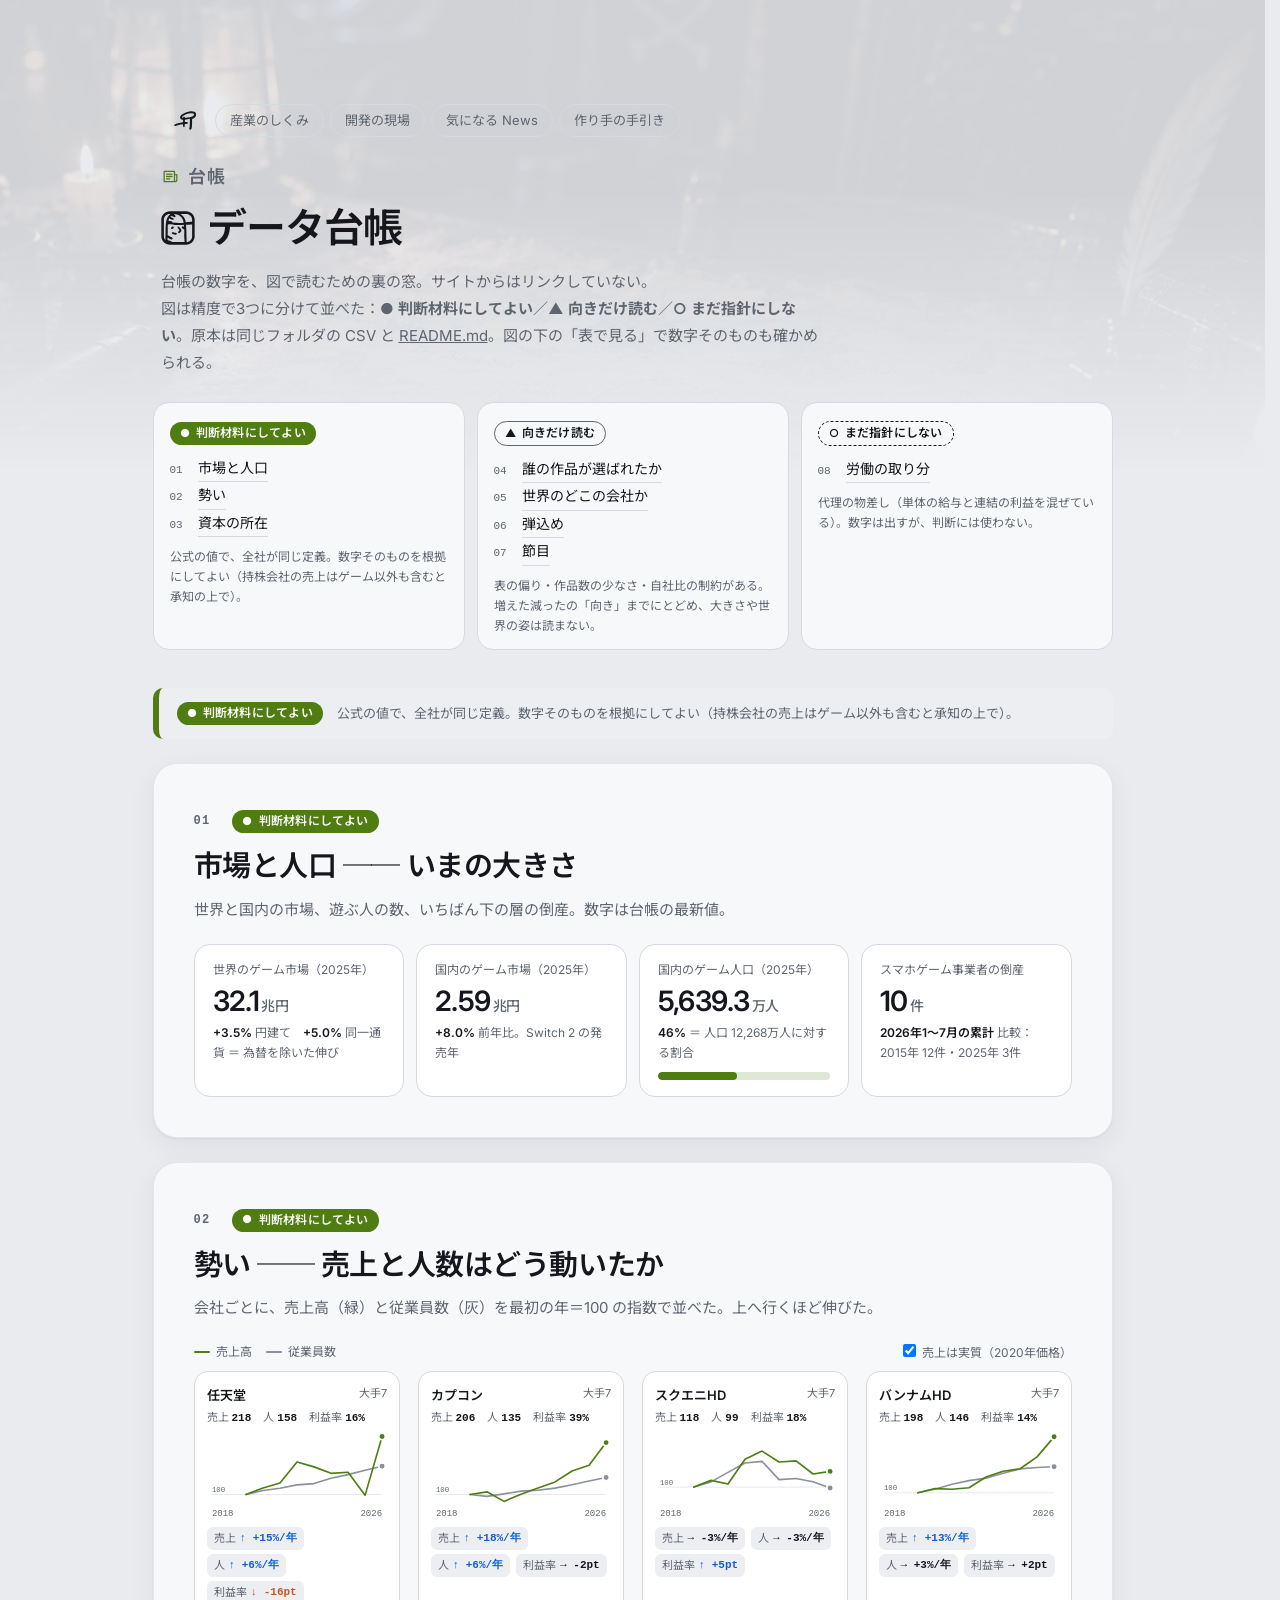
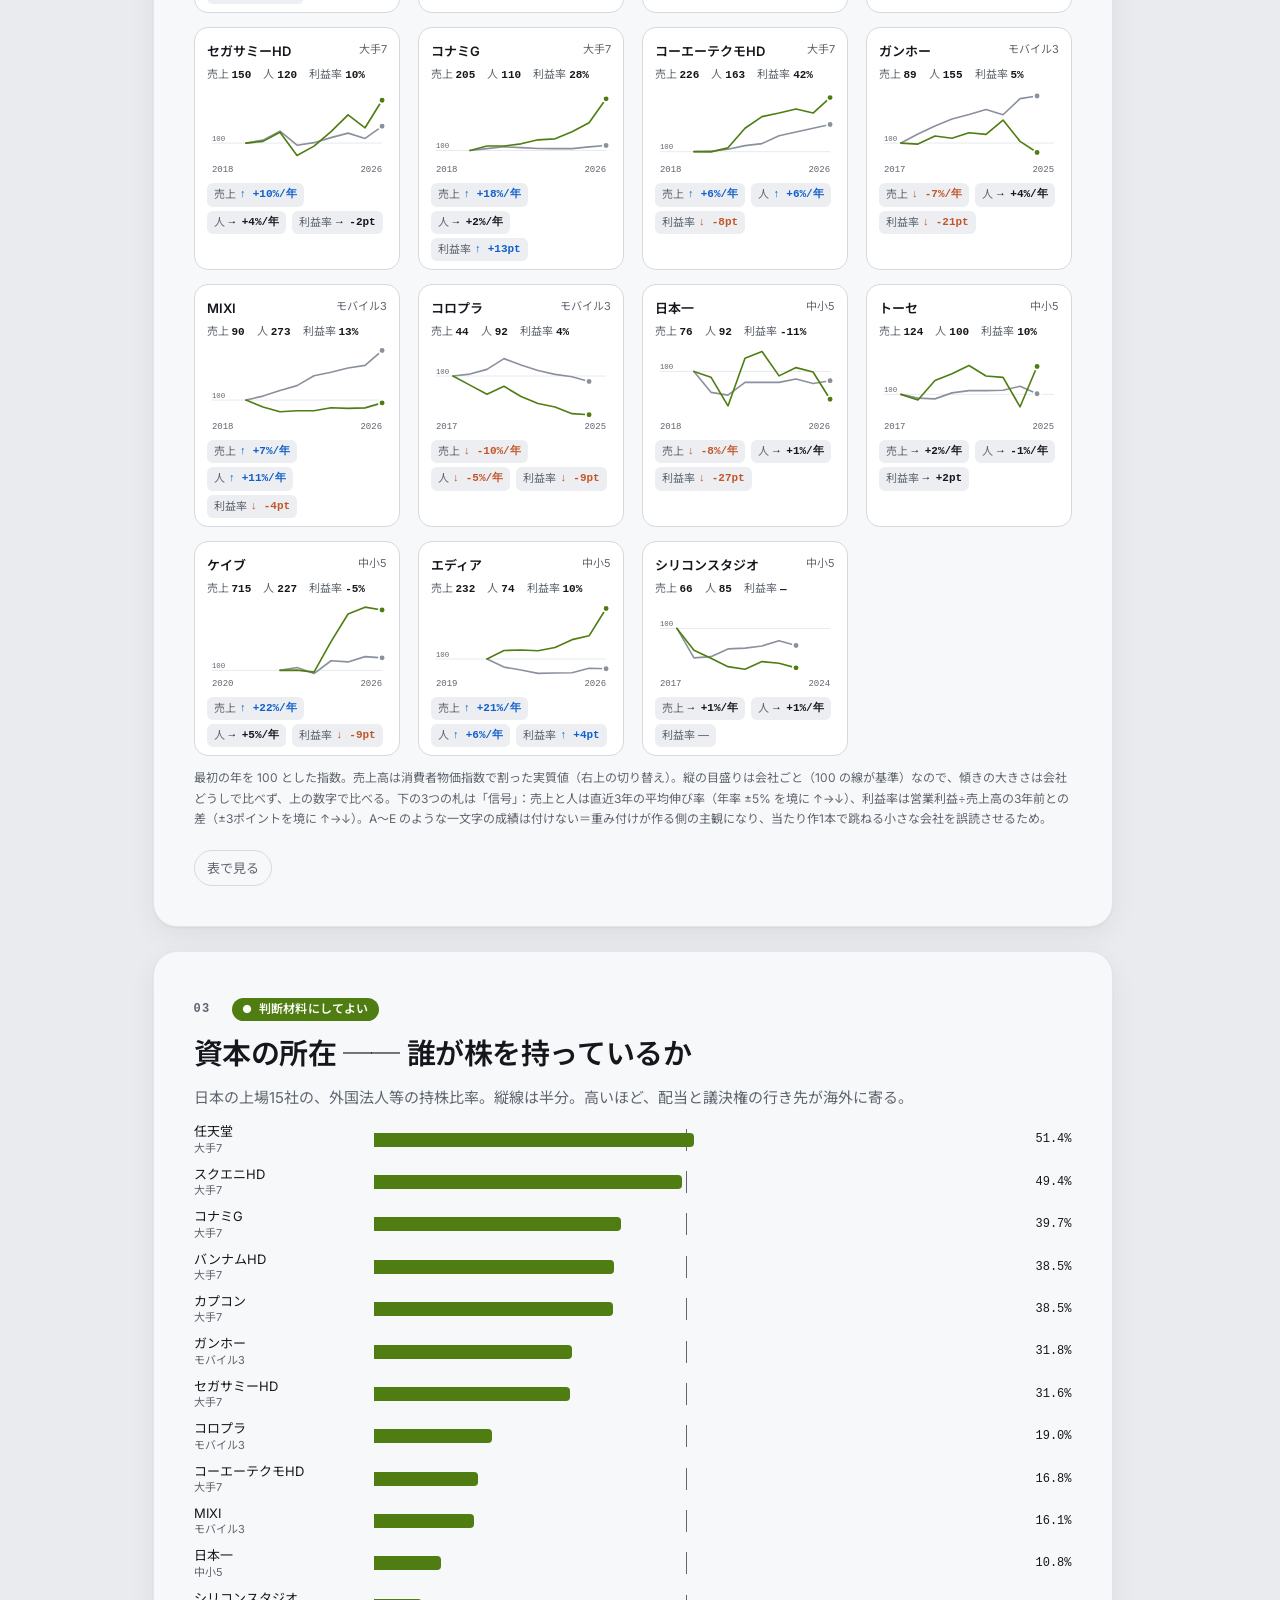
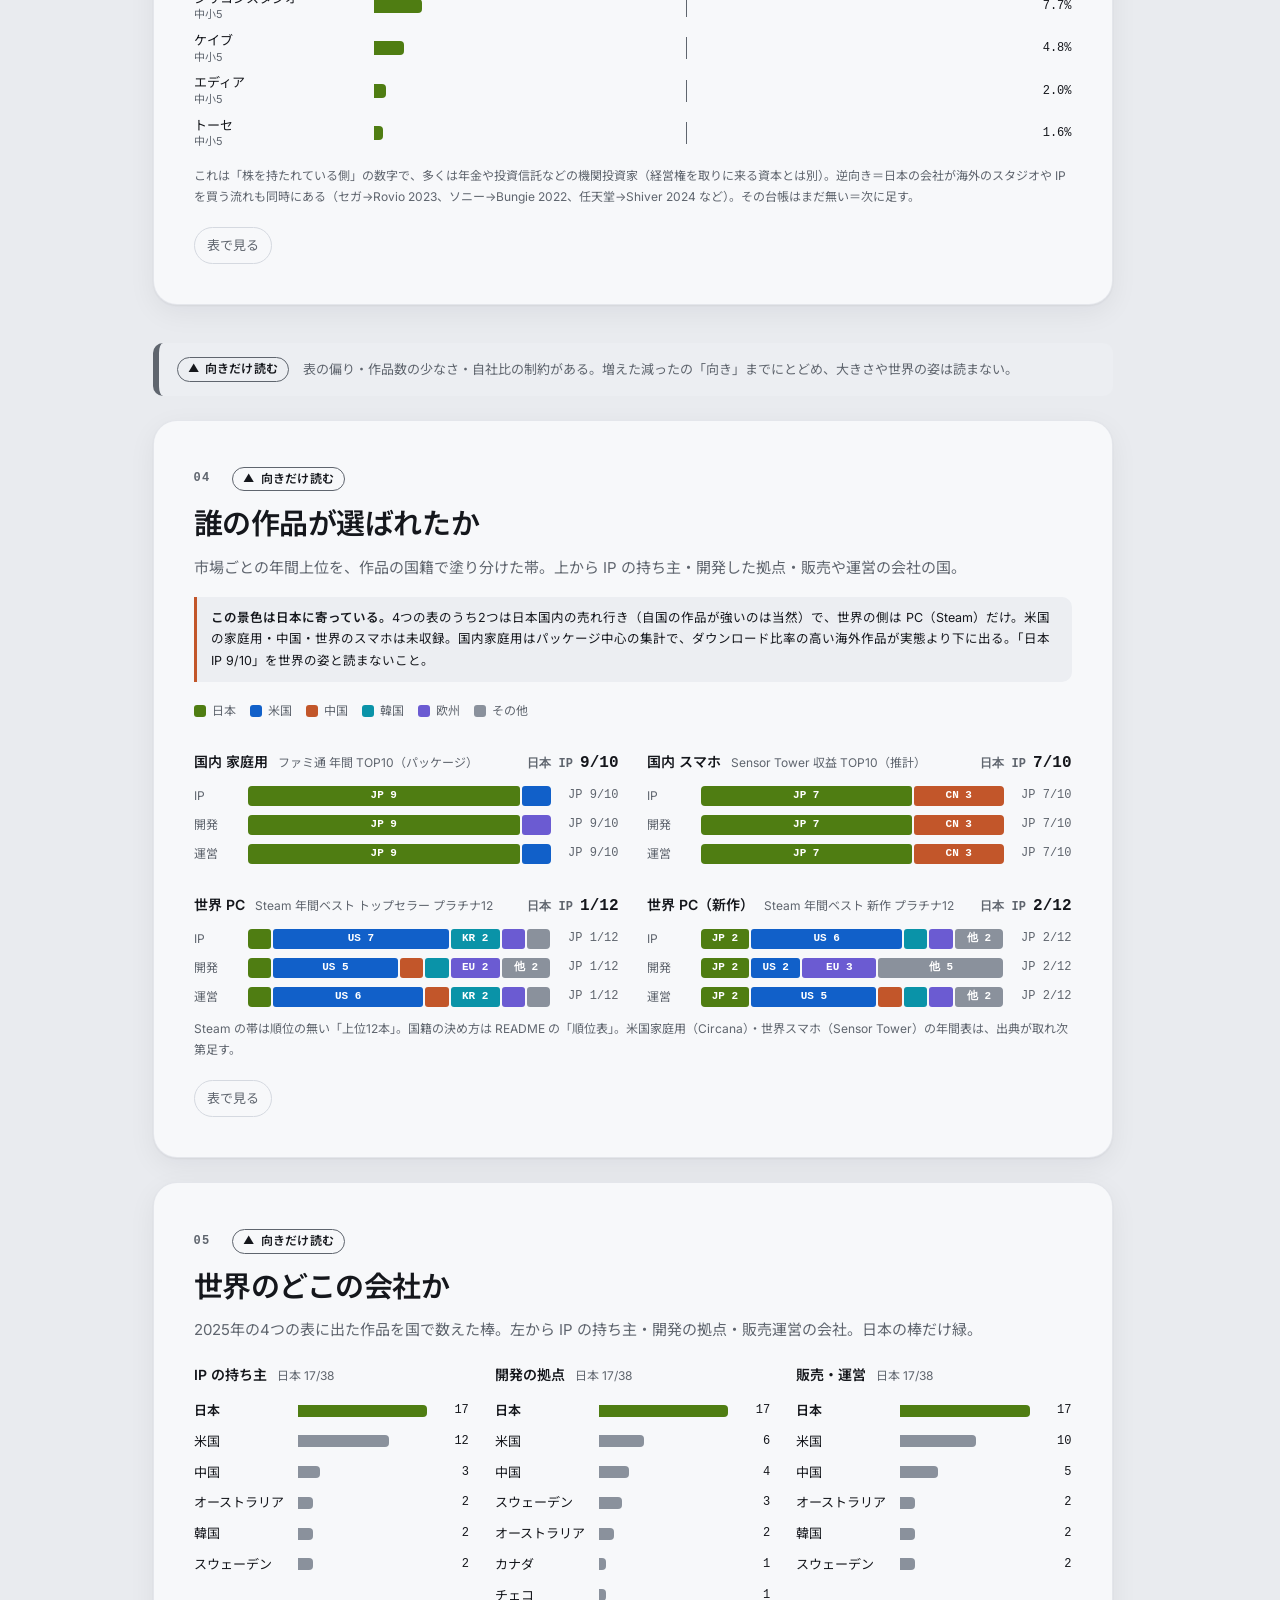
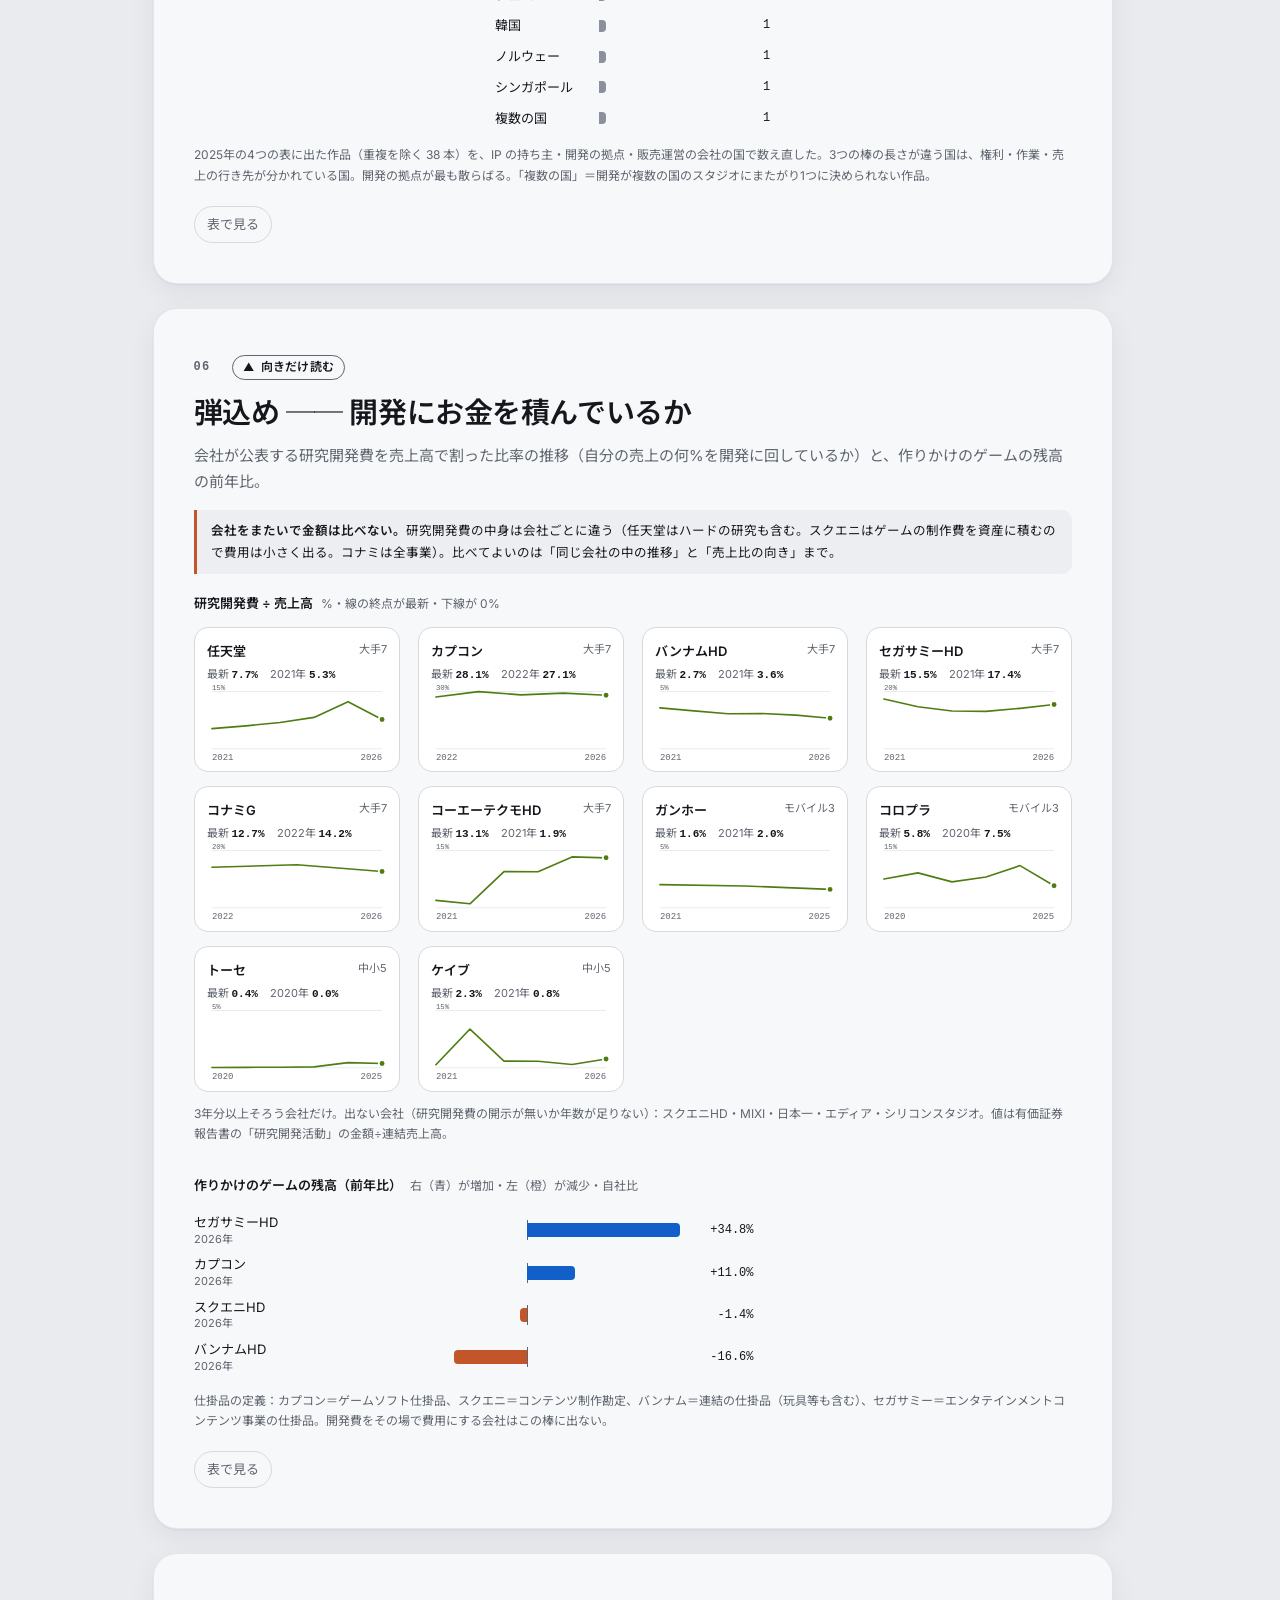
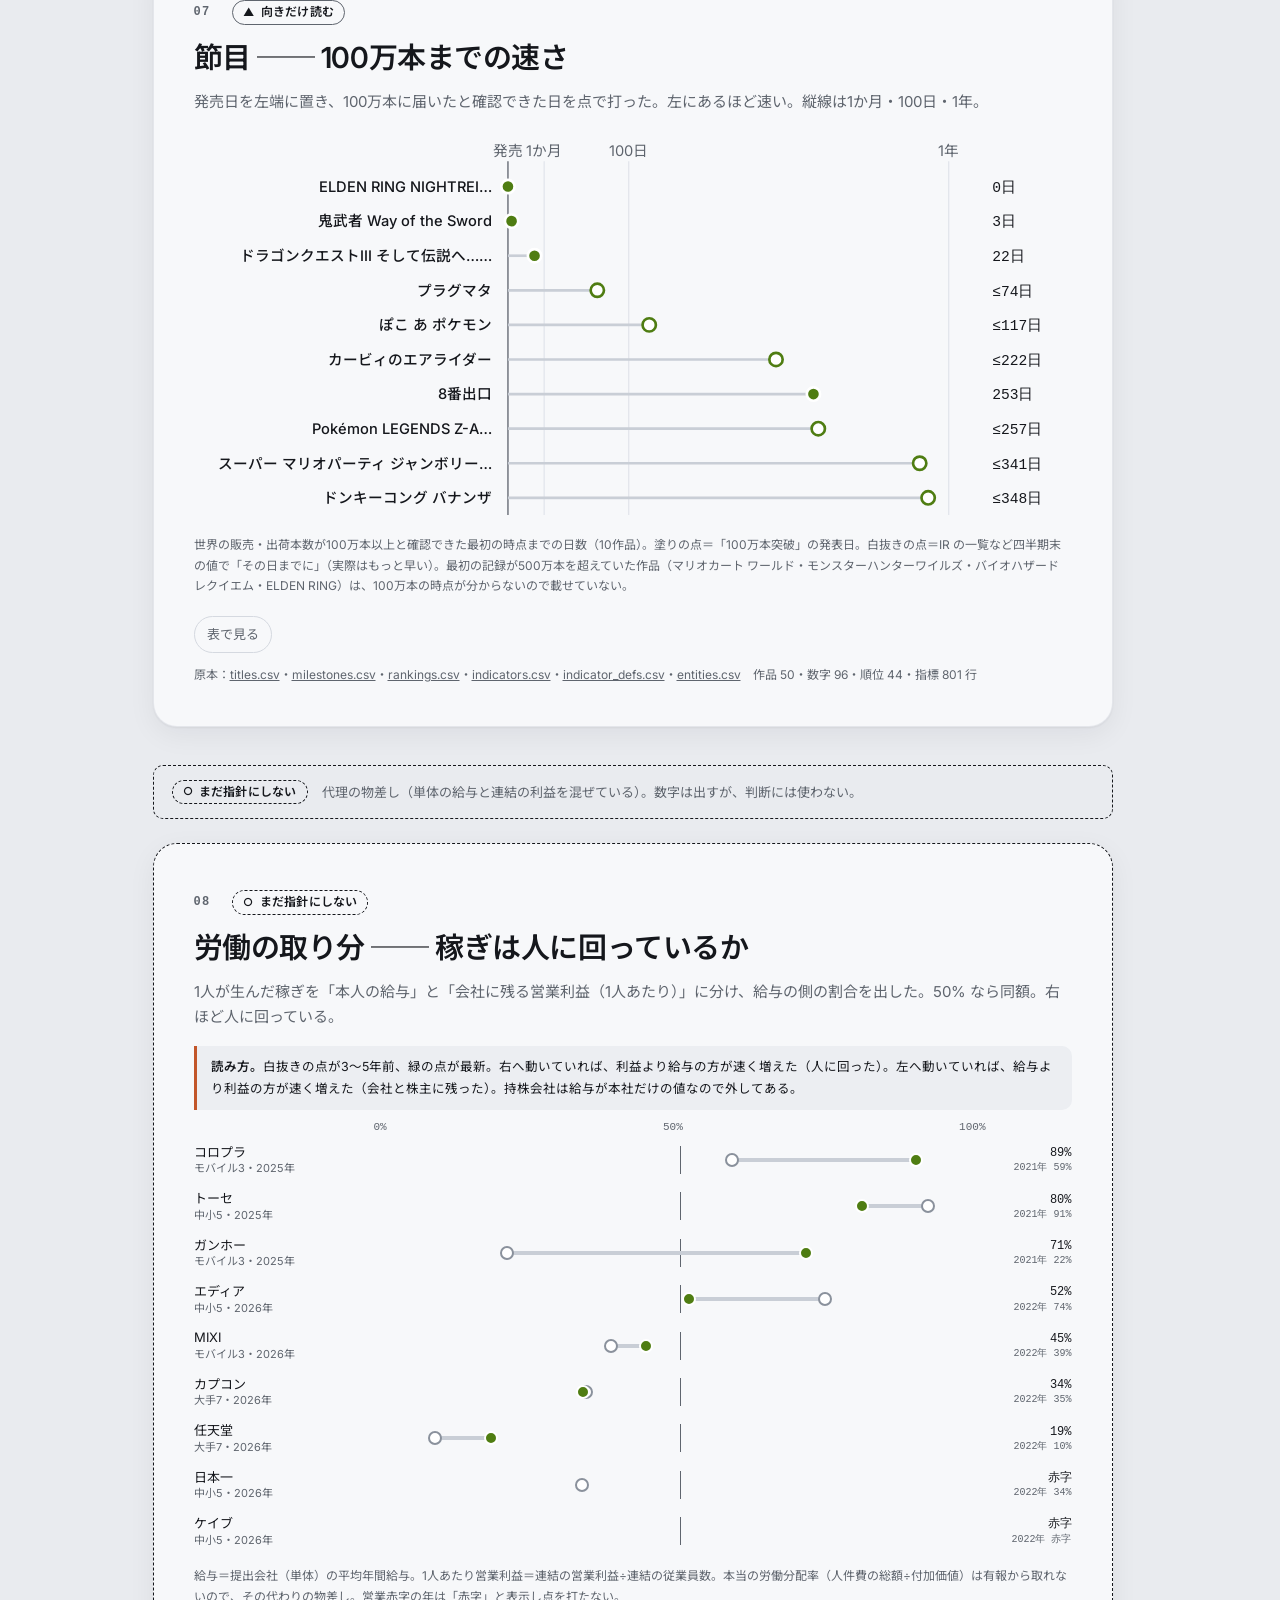
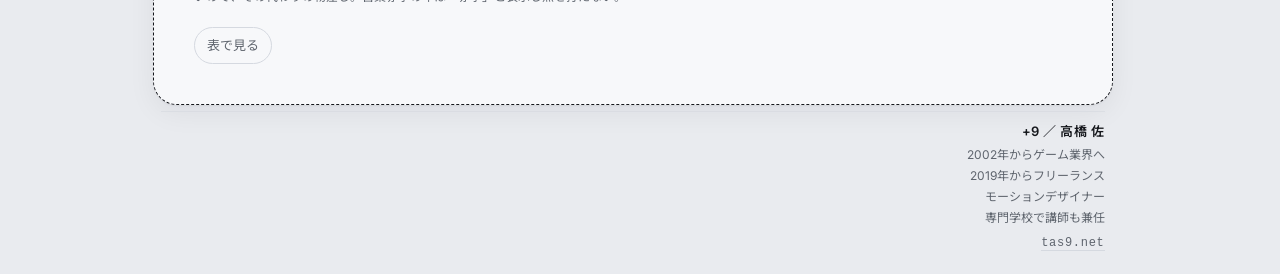
==== commit 19e0ff2a: "学ぶの名前を「作り手の手引き」に（旧「授業の素材」）・他のページの上の行と目次バーにタブを追加 Co-Authored-By: Claude Opus 5.5 <noreply@anthropic.c" ====
--- a/data/index.html
+++ b/data/index.html
@@ -164,6 +164,7 @@
     <a href="../industry.html">産業のしくみ</a>
     <a href="../dev.html">開発の現場</a>
     <a href="../news.html">気になる News</a>
+    <a href="../learn/portfolio.html">作り手の手引き</a>
   </div>
 </nav>
 
@@ -177,6 +178,7 @@
   <a href="../industry.html">産業のしくみ</a>
   <a href="../dev.html">開発の現場</a>
   <a href="../news.html">気になる News</a>
+  <a href="../learn/portfolio.html">作り手の手引き</a>
 </nav>
   <p class="eyebrow"><svg class="ic" viewBox="0 0 24 24" aria-hidden="true"><path d="M4 5.5h13v13H4zM17 9.5h3v7a2 2 0 01-2 2M7 9h7M7 12h7M7 15h4"/></svg>台帳</p>
   <div class="title-row">
--- a/style.css
+++ b/style.css
@@ -708,6 +708,9 @@
 .hub{display:grid;grid-template-columns:repeat(4,minmax(0,1fr));gap:14px;margin-top:28px}
 .hub>a,.hub>.soon{display:flex;flex-direction:column;background:var(--card);border:1px solid var(--line);
   border-radius:18px;padding:18px 20px 16px;text-decoration:none;color:inherit}
+/* 入口は縦768pxの窓に収める（2026-10-06 実測で詰めた）。詰めたのは上下の端だけ（上 28→16px・下 20→6px）。
+   カードの上の余白（28px・本人の指定）・ロゴの映り込み・署名の区切り線は触らない。スマホ幅は別の規則（下の 720px 以下）なので対象外 */
+@media (min-width:721px){body.hub-page{padding-top:10px;padding-bottom:6px}.hub-page .wrap{margin-top:6px;margin-bottom:0}}
 .hub>a{transition:border-color .2s,transform .2s,box-shadow .2s}
 .hub>a:hover{border-color:var(--ac);transform:translateY(-3px);box-shadow:var(--shadow)}
 .hub>.soon{color:var(--sub)}
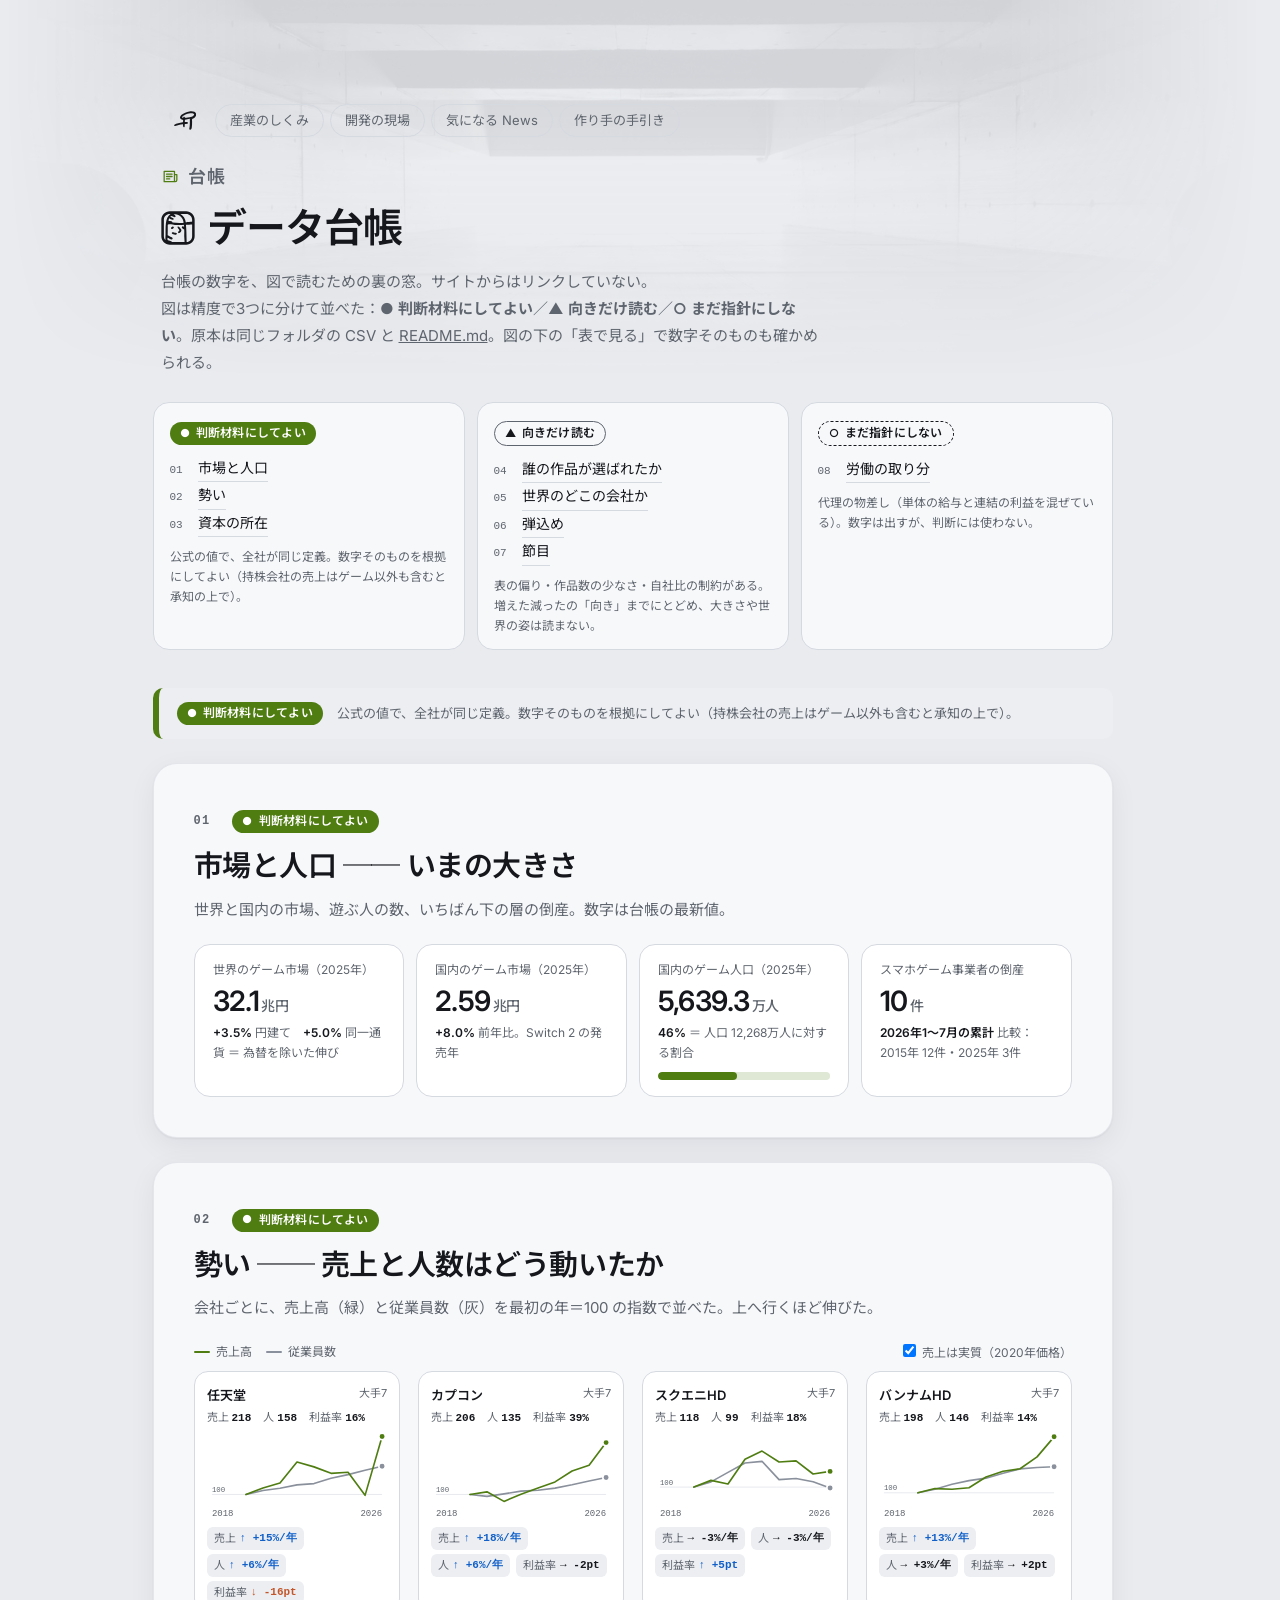
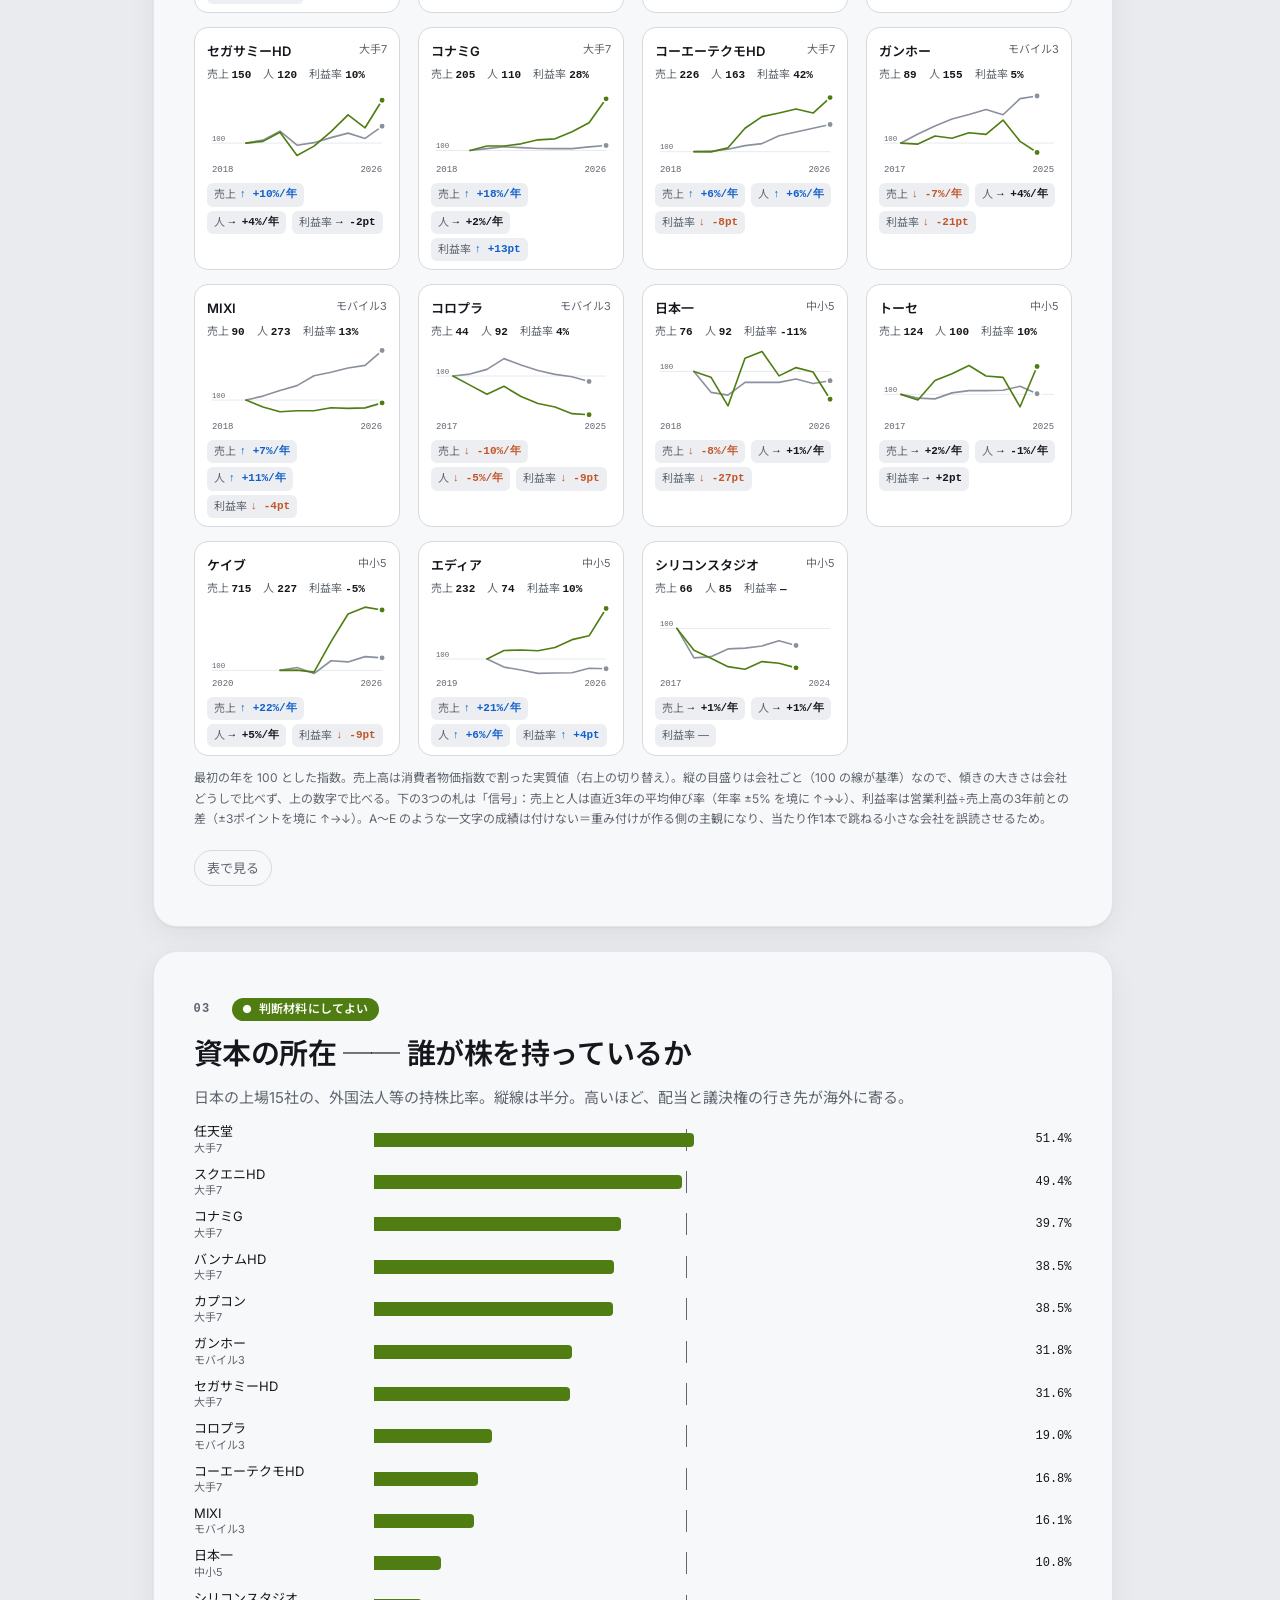
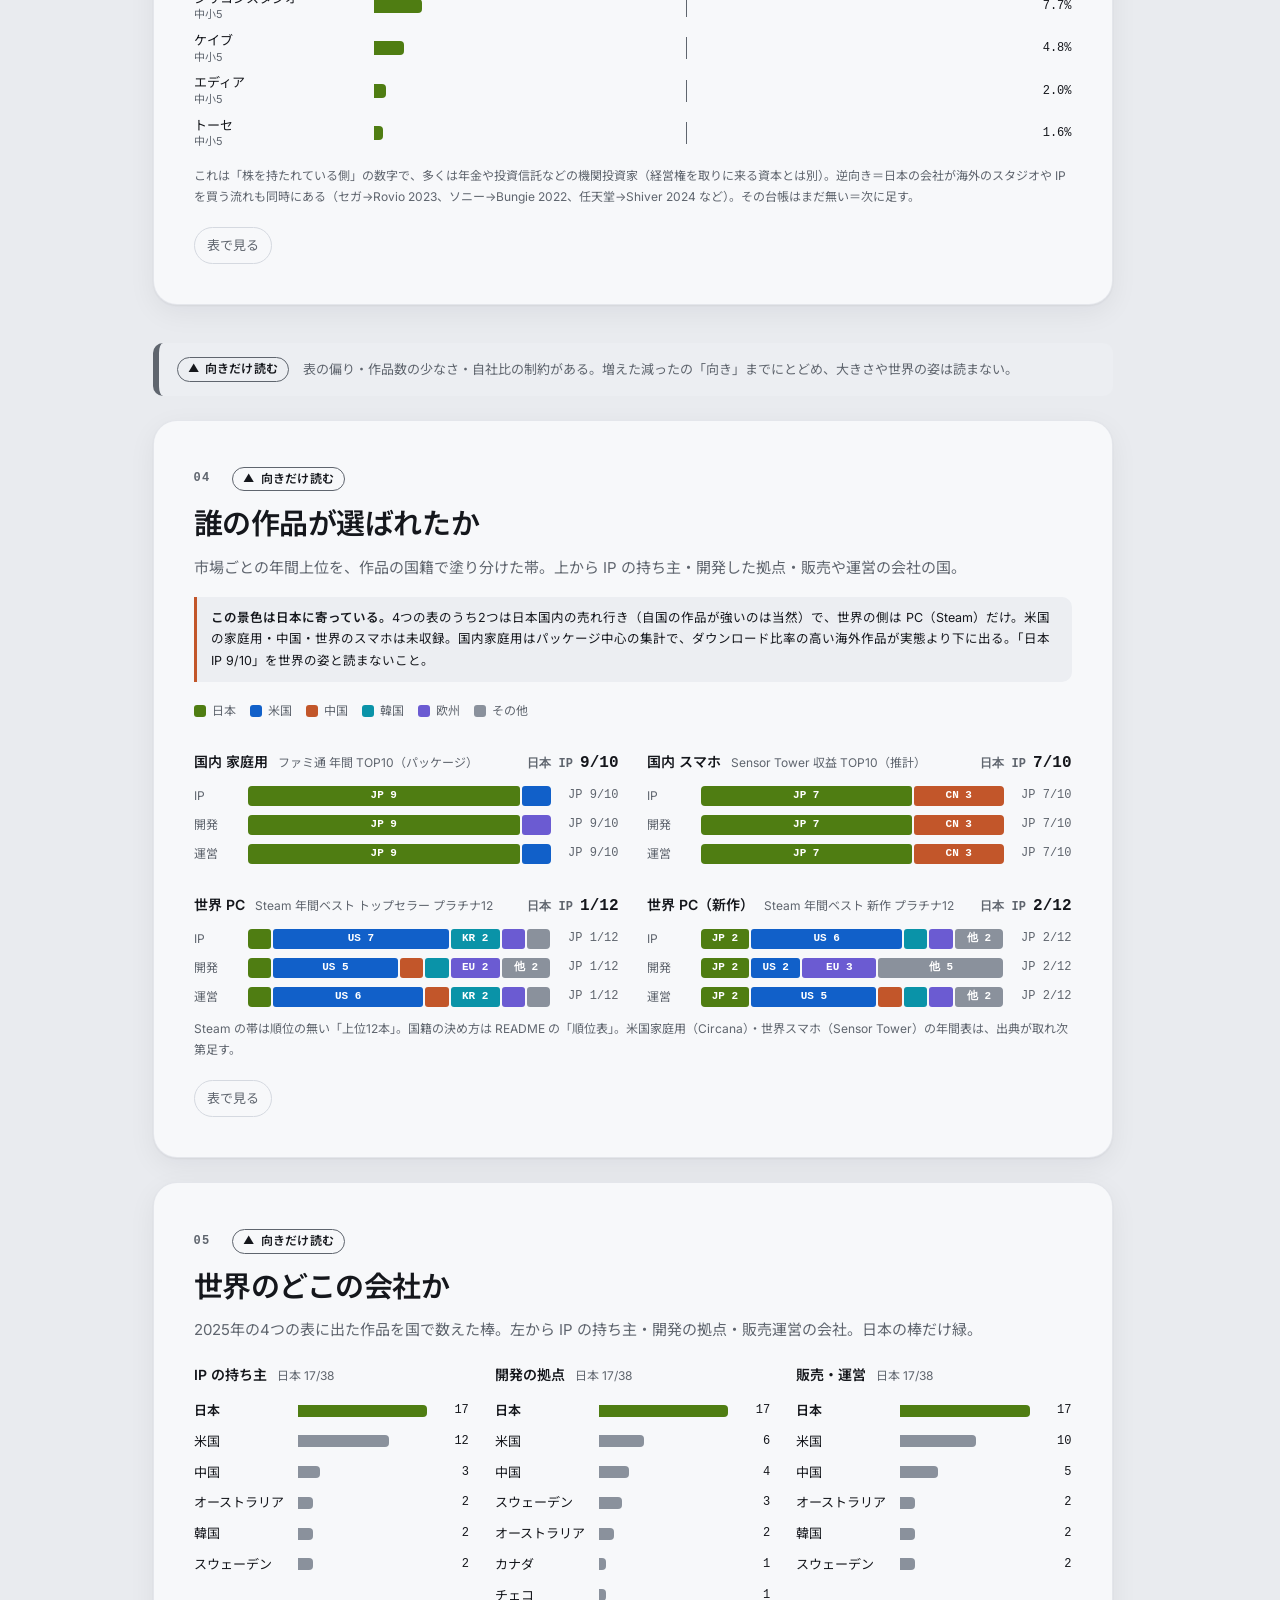
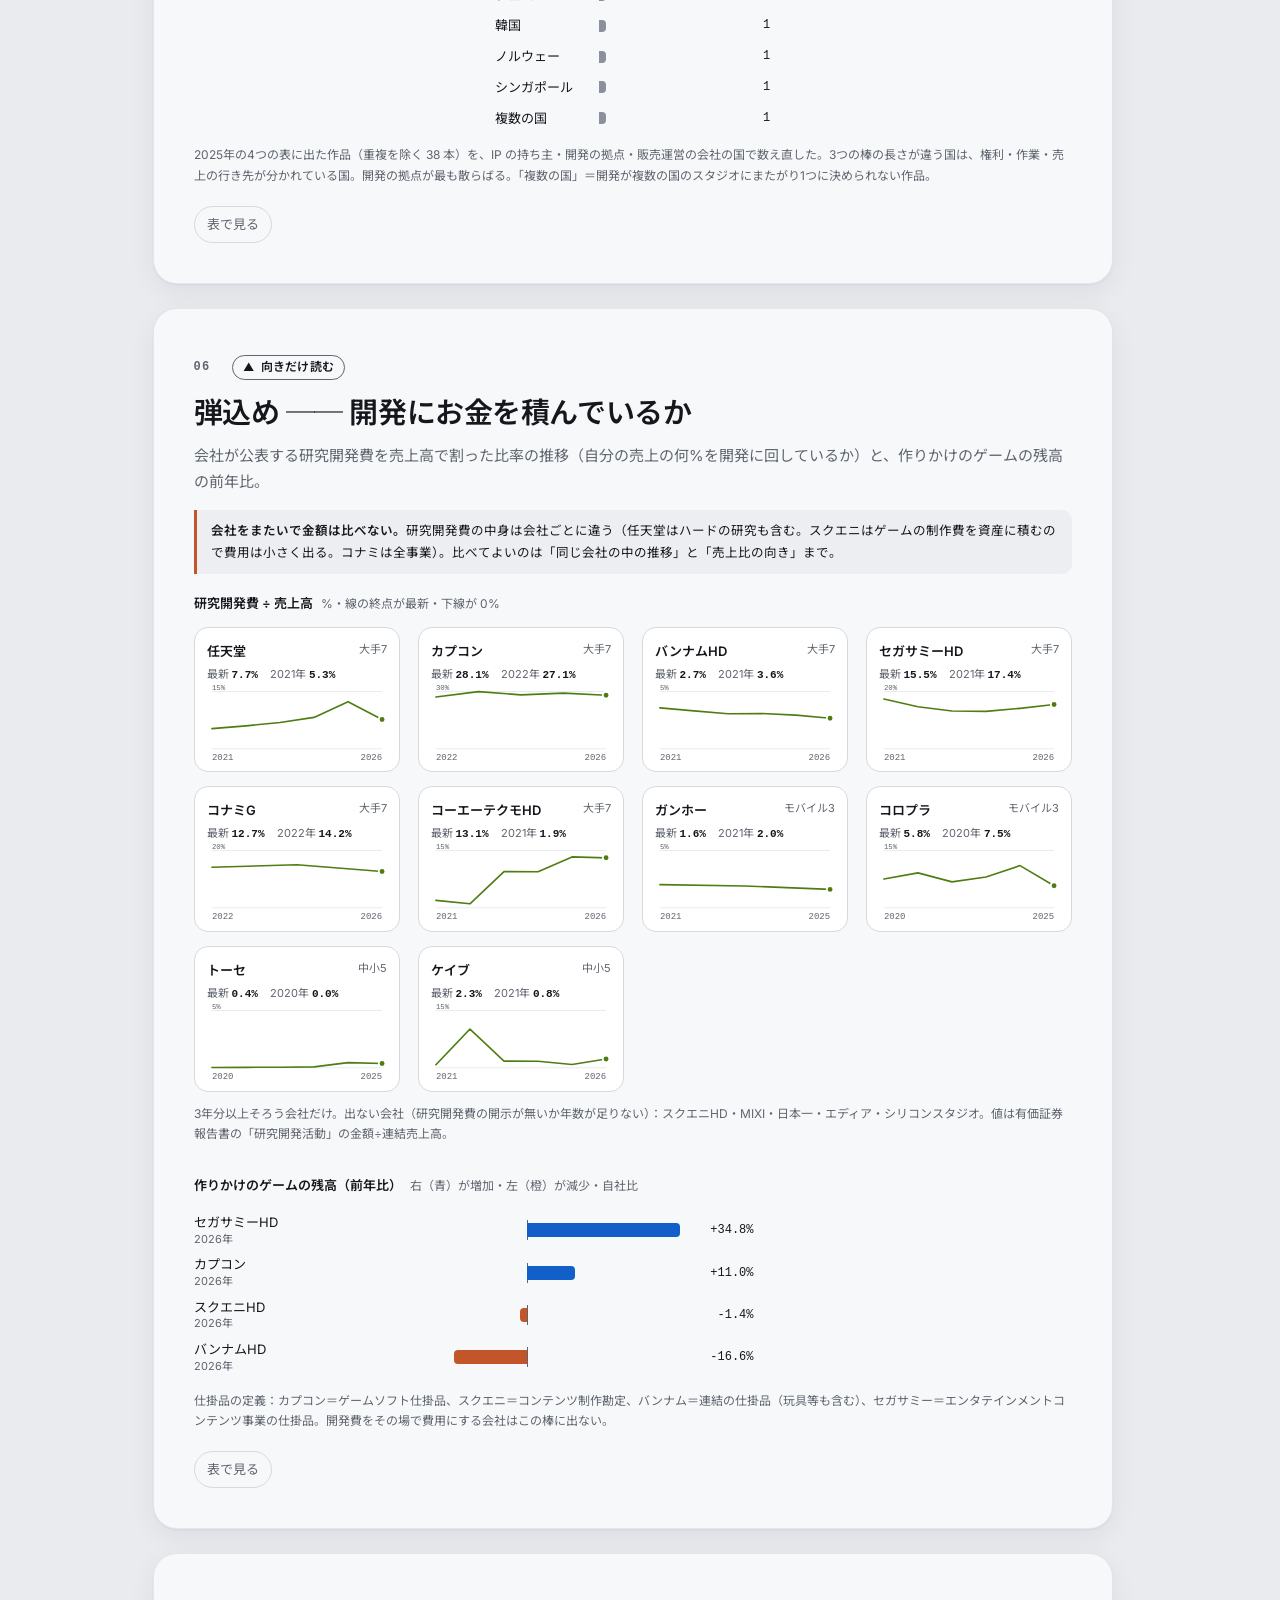
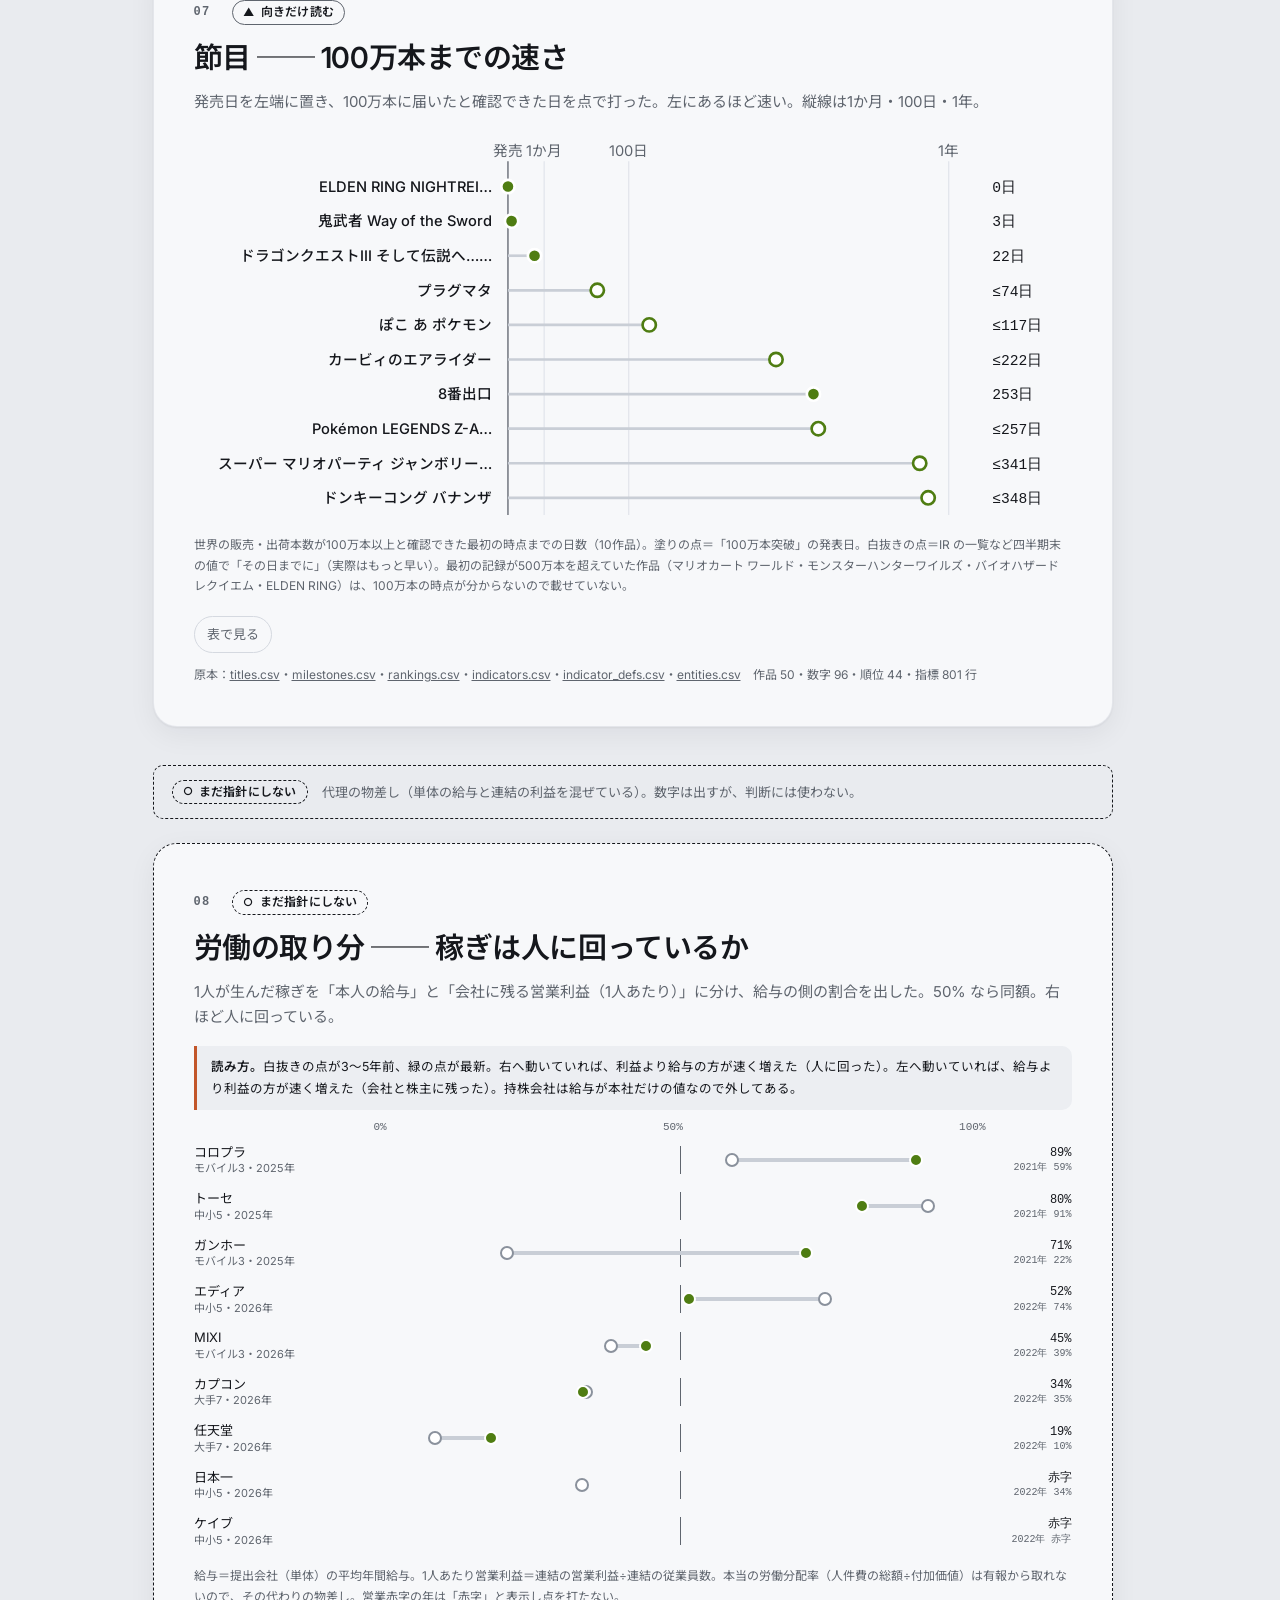
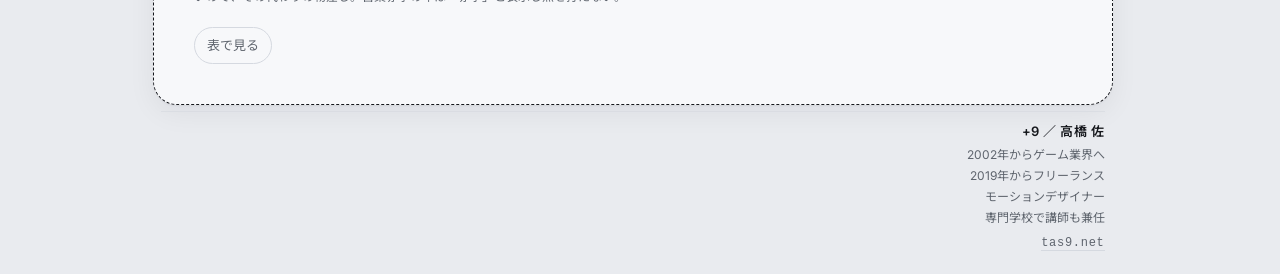
==== commit e16c80a4: "頭の写真を古地図からコンクリートの通路へ（横長の帯・下と左右をふわっと消す）。古地図は hero-map.jpg に残す Co-Authored-By: Claude Opus 5.5 <norepl" ====
--- a/data/index.html
+++ b/data/index.html
@@ -12,7 +12,7 @@
 <link rel="preconnect" href="https://fonts.googleapis.com">
 <link rel="preconnect" href="https://fonts.gstatic.com" crossorigin>
 <link rel="stylesheet" href="https://fonts.googleapis.com/css2?family=Inter:wght@400;500;600;700&family=Noto+Sans+JP:wght@400;500;600;700&display=swap">
-<link rel="stylesheet" href="../style.css?v=20260926b">
+<link rel="stylesheet" href="../style.css?v=20261006c">
 <style>
 /* 図の色：色弱でも隣り合う色が見分けられる組み合わせを検証済み（README 参照）。文字は必ず文字色、色は印にだけ */
 :root{--k-jp:#4f7d12;--k-us:#1160c9;--k-cn:#c2562a;--k-kr:#0a93a8;--k-eu:#6b5bd2;--k-ot:#8a919c;--k-dim:#c9ced6;
@@ -168,7 +168,7 @@
   </div>
 </nav>
 
-<div class="hero-bg page" aria-hidden="true"><img src="../hero.jpg?v=1" alt=""></div>
+<div class="hero-bg page" aria-hidden="true"><img src="../hero.jpg?v=2" alt=""></div>
 
 <div class="wrap">
 
@@ -279,7 +279,7 @@
 
 </div>
 <div id="tip" role="status" aria-live="polite"></div>
-<script src="../common.js?v=20260926b"></script>
+<script src="../common.js?v=20261006c"></script>
 <script>
 (function(){
   // 確認用：?theme=dark / light で配色を固定できる（通常は端末の設定に追従）
--- a/style.css
+++ b/style.css
@@ -680,15 +680,16 @@
 /* 出典の一覧：ページには番号を出さないので1列（2026-09-22） */
 .srcs li{grid-template-columns:1fr}.srcs .d{grid-column:1}
 /* 入口の頭に敷く写真（飾り）。下へ向かって地色に溶かす。文字は前面 */
-.hero-bg{position:absolute;top:0;left:0;right:0;height:520px;overflow:hidden;pointer-events:none;z-index:0}
-.hero-bg img{display:block;width:100%;height:100%;object-fit:cover;object-position:center 62%;opacity:.26;
-  -webkit-mask-image:linear-gradient(to bottom,#000 0%,#000 38%,transparent 92%);
-  mask-image:linear-gradient(to bottom,#000 0%,#000 38%,transparent 92%)}
+/* 頭に薄く敷く写真（2026-10-06〜：コンクリートの通路の写真を横長に切り出したもの。前の古地図は hero-map.jpg に残してある）。
+   どの幅でも横長の帯のまま（高さ＝幅の30%・220〜440px）。下と左右をマスクでふわっと消す */
+.hero-bg{position:absolute;top:0;left:0;right:0;height:clamp(220px,30vw,440px);overflow:hidden;pointer-events:none;z-index:0}
+.hero-bg img{display:block;width:100%;height:100%;object-fit:cover;object-position:center 50%;opacity:.22;
+  -webkit-mask-image:linear-gradient(to bottom,#000 0%,#000 25%,transparent 100%),linear-gradient(to right,transparent 0%,#000 20%,#000 80%,transparent 100%);-webkit-mask-composite:source-in;
+  mask-image:linear-gradient(to bottom,#000 0%,#000 25%,transparent 100%),linear-gradient(to right,transparent 0%,#000 20%,#000 80%,transparent 100%);mask-composite:intersect}
 :root:not([data-theme="dark"]) .hero-bg img{opacity:.10;filter:saturate(.7)}
-@media (prefers-color-scheme: dark){:root:not([data-theme="light"]) .hero-bg img{opacity:.26;filter:none}}
-:root[data-theme="dark"] .hero-bg img{opacity:.26;filter:none}
+@media (prefers-color-scheme: dark){:root:not([data-theme="light"]) .hero-bg img{opacity:.22;filter:none}}
+:root[data-theme="dark"] .hero-bg img{opacity:.22;filter:none}
 .wrap{position:relative;z-index:1}
-@media (max-width:720px){.hero-bg{height:380px}}
 
 /* 入口ページ（notes のハブ）：テーマごとのカードを並べる */
 /* 入口ページ：中央に +9 の印、その下にテーマ2枚 */
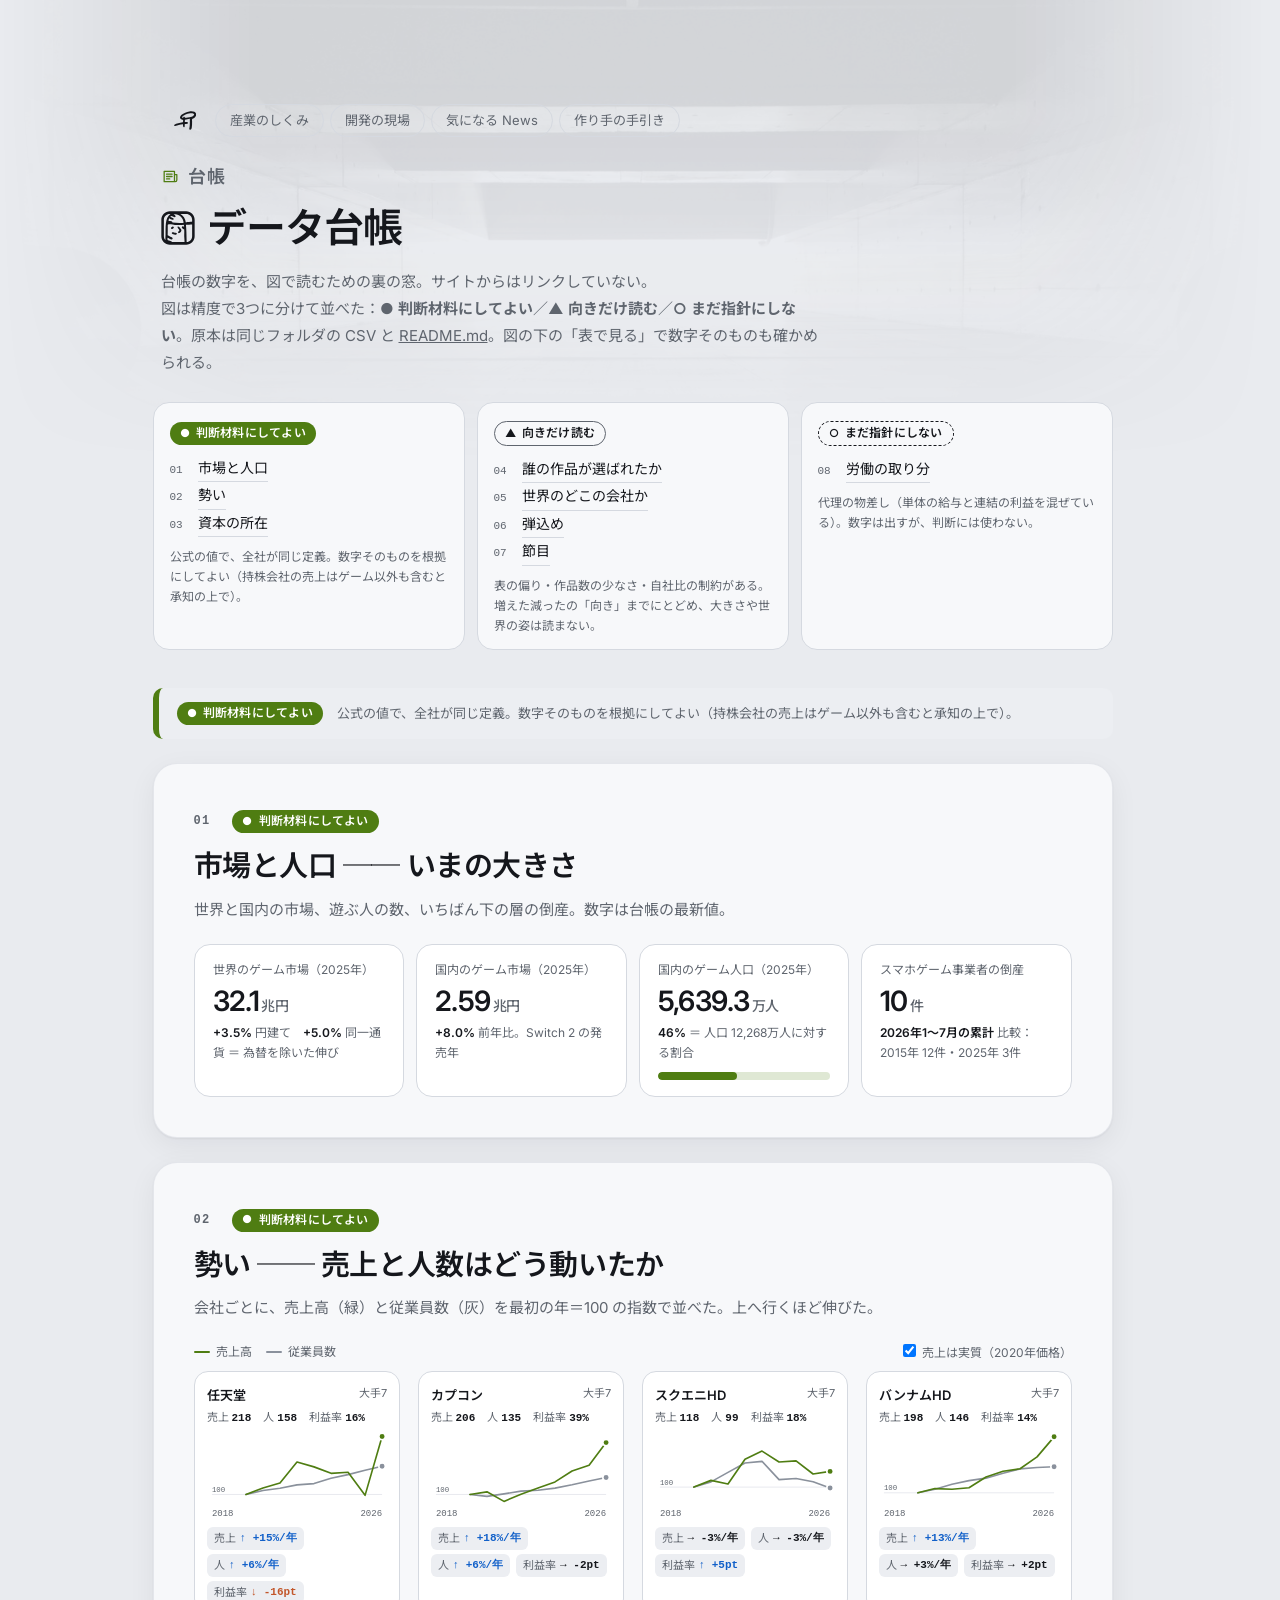
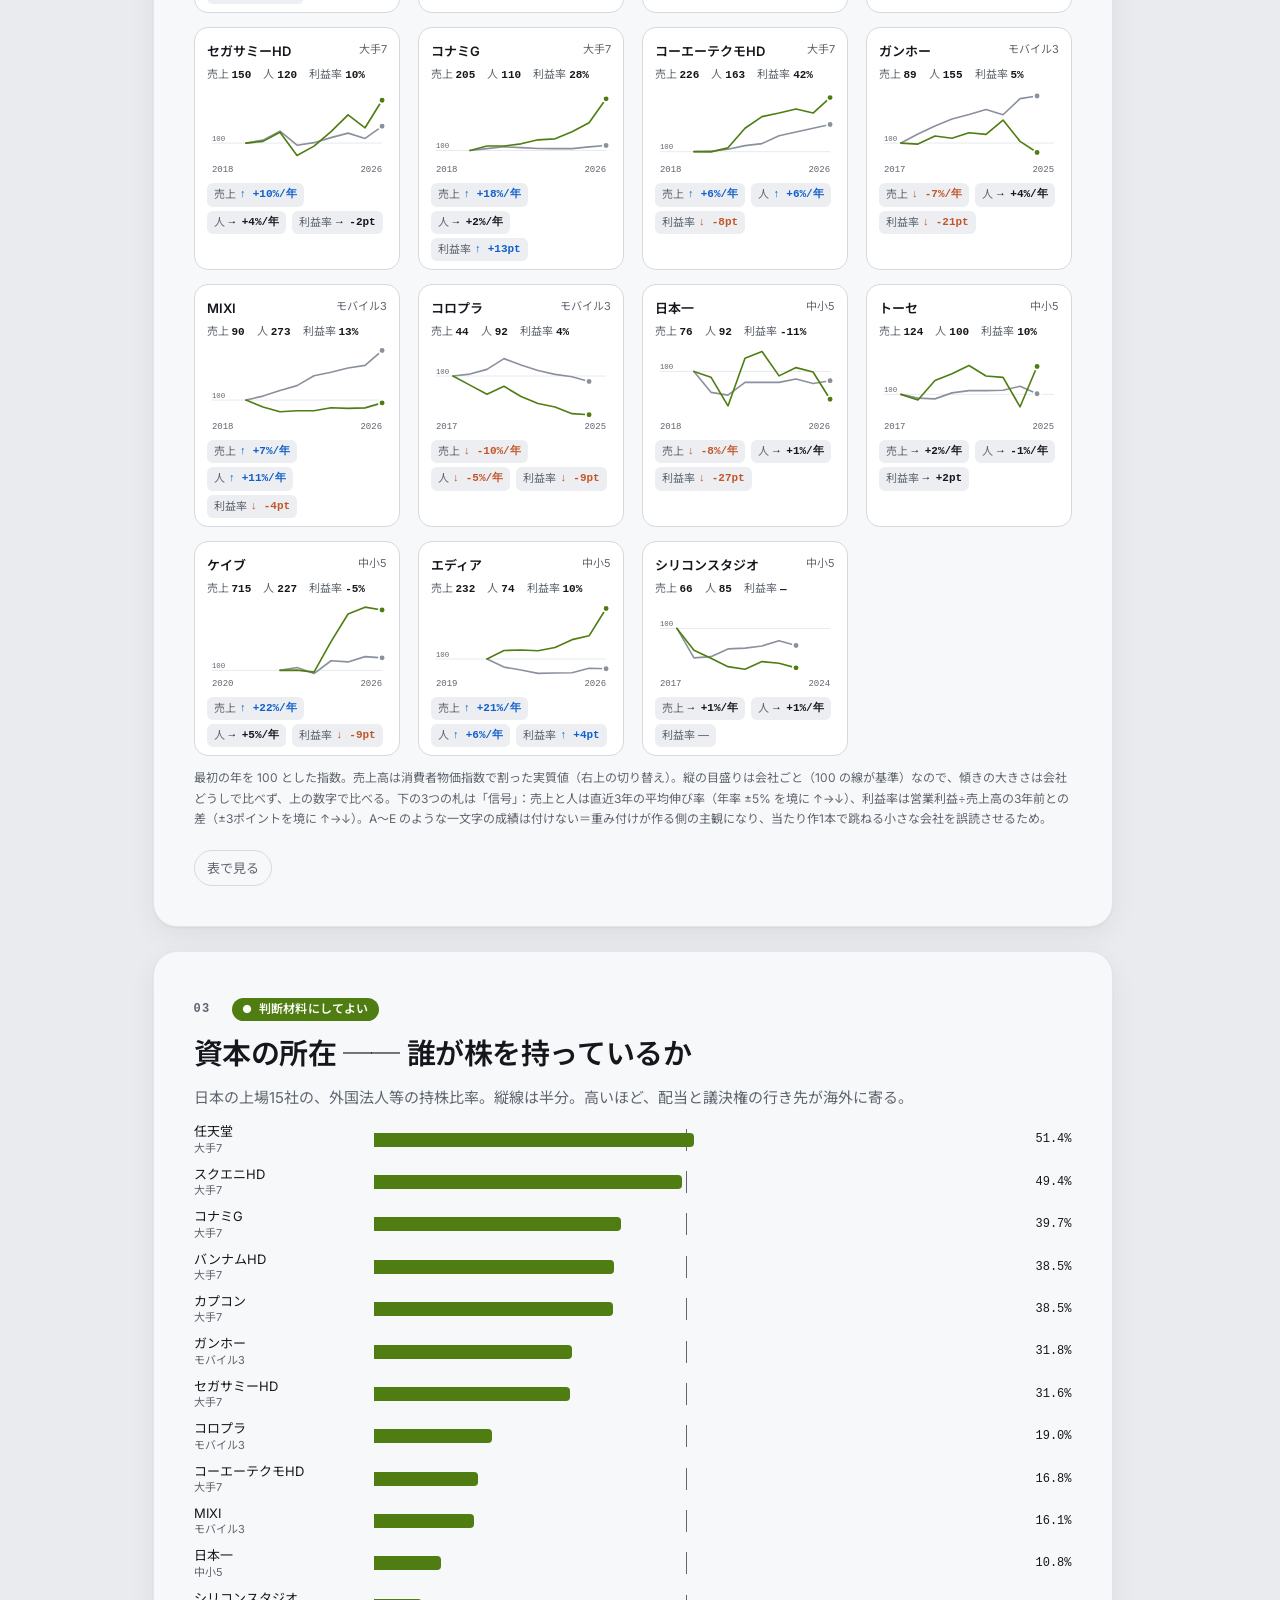
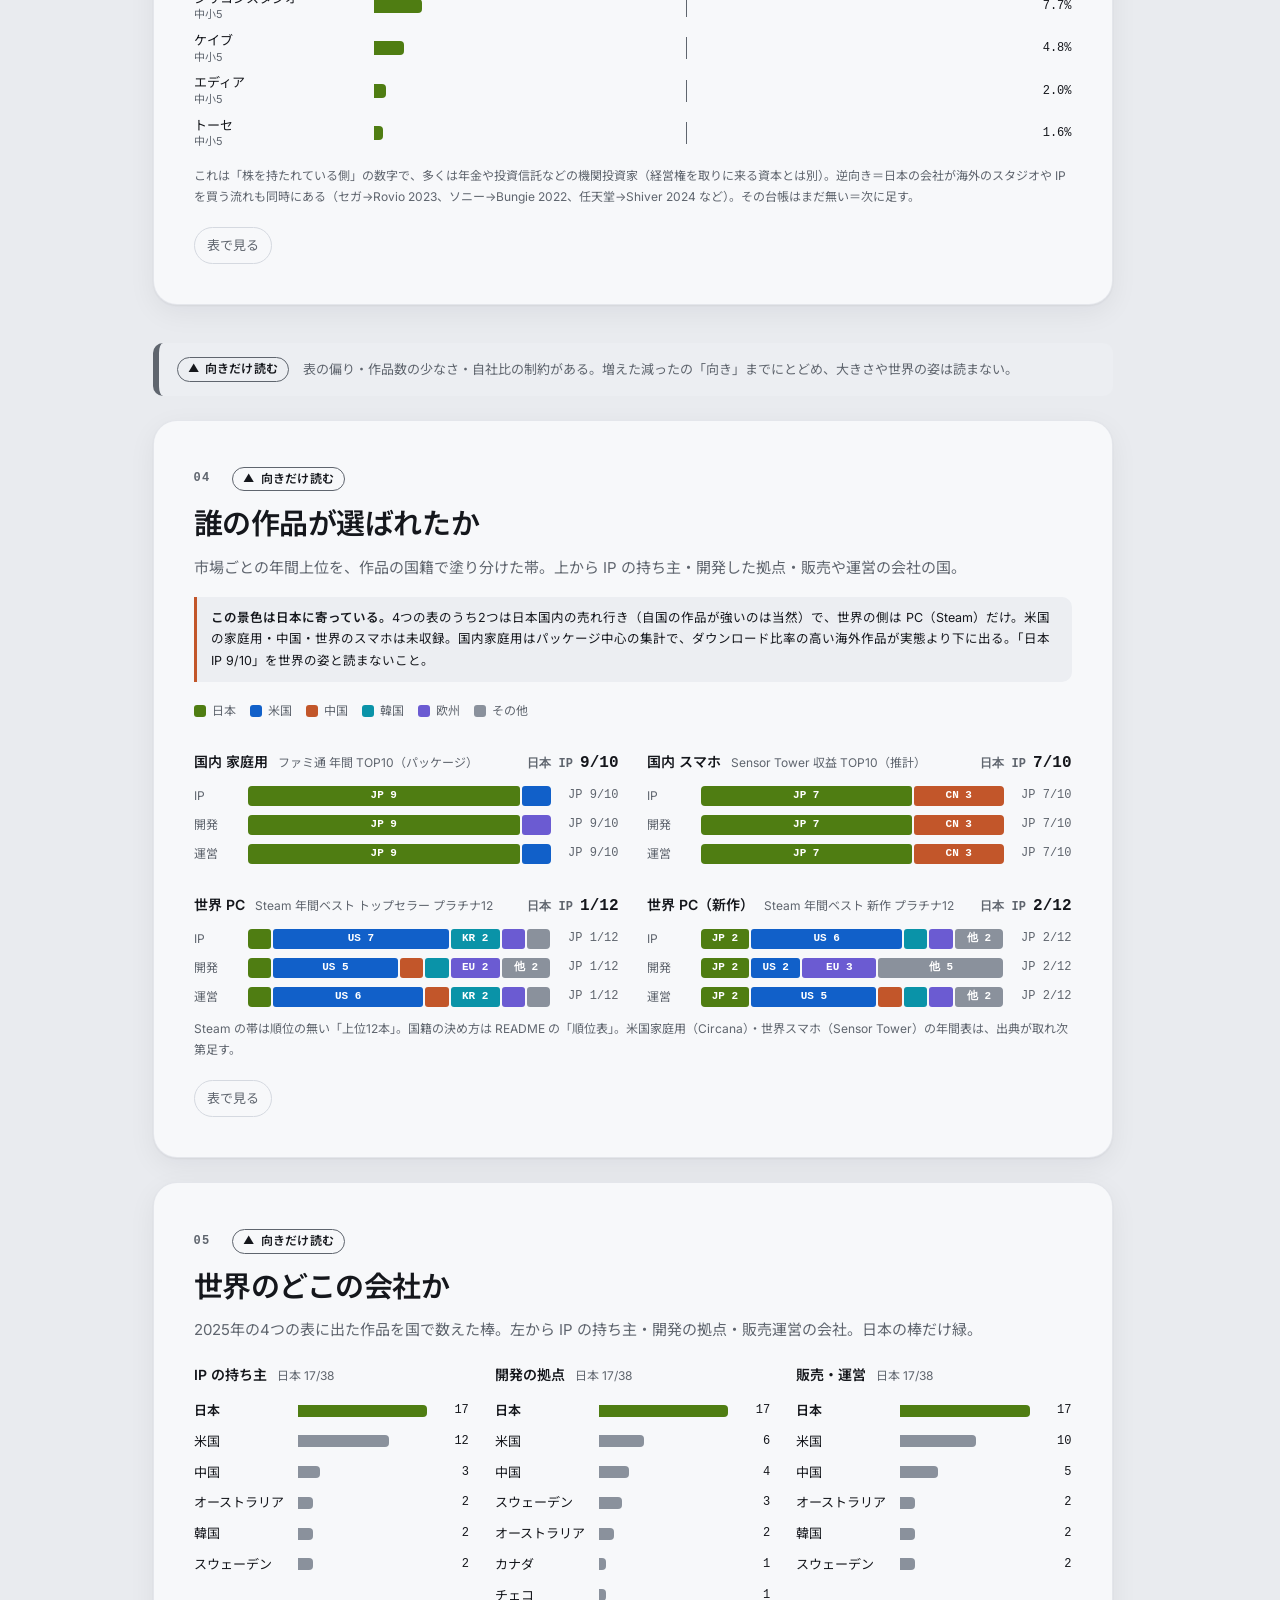
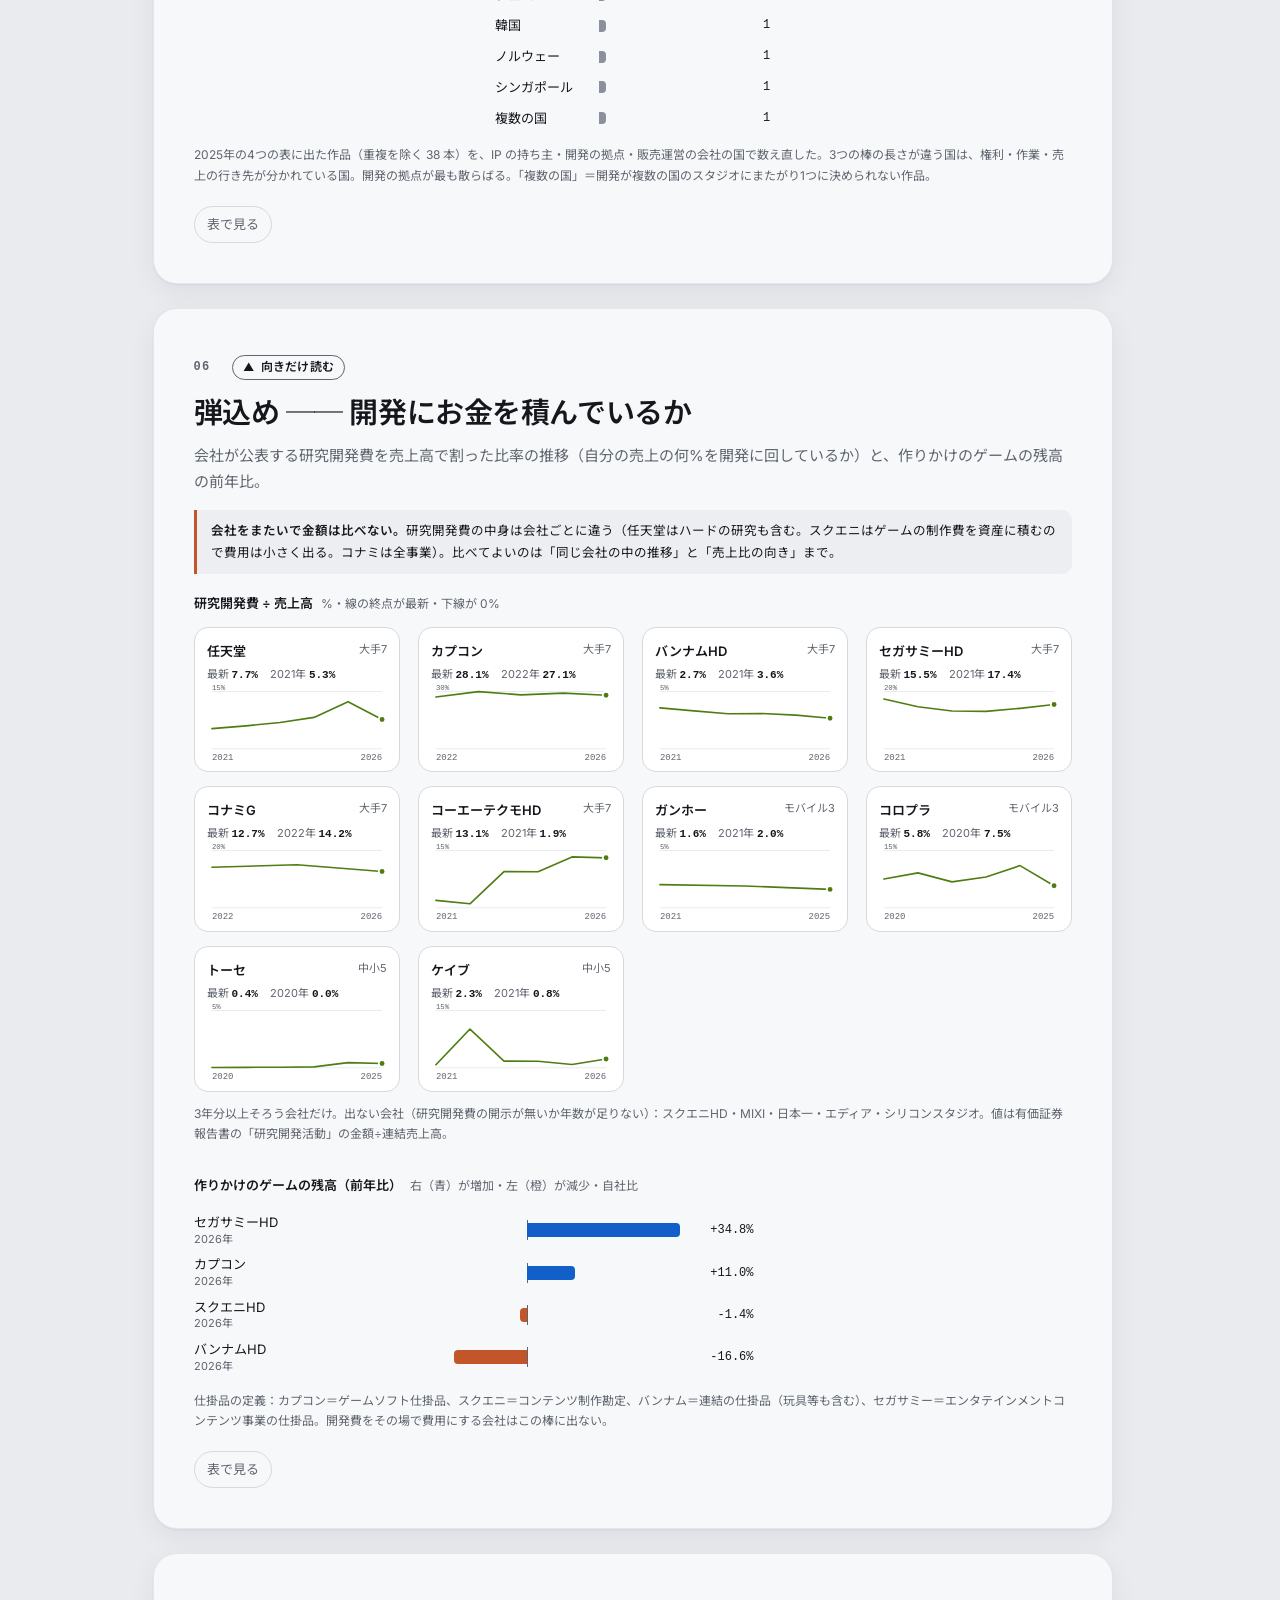
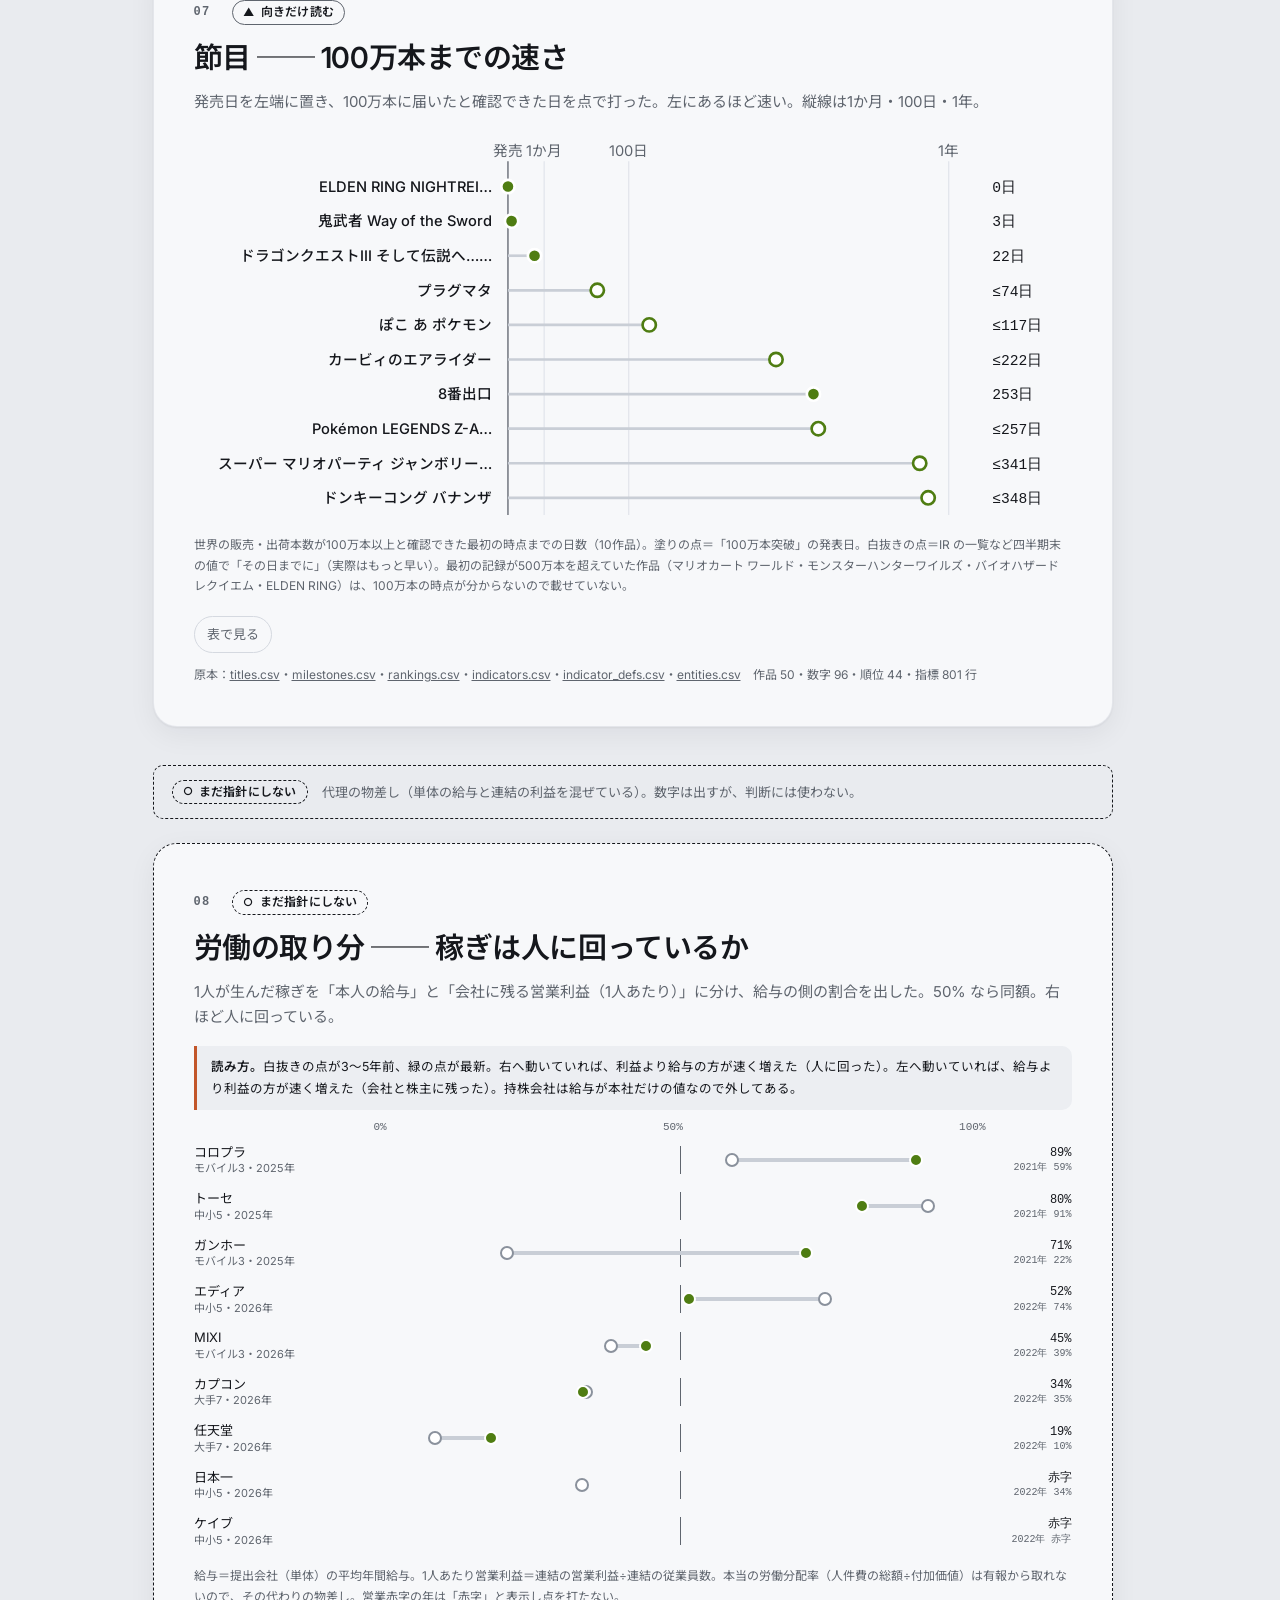
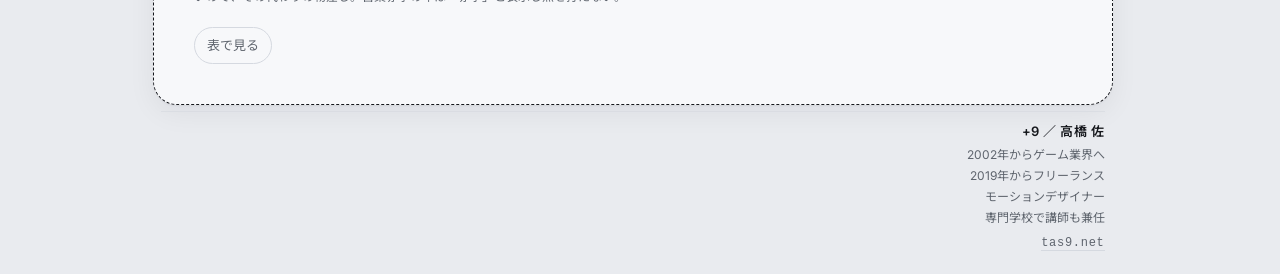
==== commit af6a106f: "頭の写真：暗い帯が +9 ロゴの真後ろに来るよう、縦を広く切り出して幅から位置を逆算（スマホは2.5倍） Co-Authored-By: Claude Opus 5.5 <noreply@anthro" ====
--- a/data/index.html
+++ b/data/index.html
@@ -12,7 +12,7 @@
 <link rel="preconnect" href="https://fonts.googleapis.com">
 <link rel="preconnect" href="https://fonts.gstatic.com" crossorigin>
 <link rel="stylesheet" href="https://fonts.googleapis.com/css2?family=Inter:wght@400;500;600;700&family=Noto+Sans+JP:wght@400;500;600;700&display=swap">
-<link rel="stylesheet" href="../style.css?v=20261006c">
+<link rel="stylesheet" href="../style.css?v=20261006d">
 <style>
 /* 図の色：色弱でも隣り合う色が見分けられる組み合わせを検証済み（README 参照）。文字は必ず文字色、色は印にだけ */
 :root{--k-jp:#4f7d12;--k-us:#1160c9;--k-cn:#c2562a;--k-kr:#0a93a8;--k-eu:#6b5bd2;--k-ot:#8a919c;--k-dim:#c9ced6;
@@ -168,7 +168,7 @@
   </div>
 </nav>
 
-<div class="hero-bg page" aria-hidden="true"><img src="../hero.jpg?v=2" alt=""></div>
+<div class="hero-bg page" aria-hidden="true"><img src="../hero.jpg?v=3" alt=""></div>
 
 <div class="wrap">
 
@@ -279,7 +279,7 @@
 
 </div>
 <div id="tip" role="status" aria-live="polite"></div>
-<script src="../common.js?v=20261006c"></script>
+<script src="../common.js?v=20261006d"></script>
 <script>
 (function(){
   // 確認用：?theme=dark / light で配色を固定できる（通常は端末の設定に追従）
--- a/style.css
+++ b/style.css
@@ -680,12 +680,15 @@
 /* 出典の一覧：ページには番号を出さないので1列（2026-09-22） */
 .srcs li{grid-template-columns:1fr}.srcs .d{grid-column:1}
 /* 入口の頭に敷く写真（飾り）。下へ向かって地色に溶かす。文字は前面 */
-/* 頭に薄く敷く写真（2026-10-06〜：コンクリートの通路の写真を横長に切り出したもの。前の古地図は hero-map.jpg に残してある）。
-   どの幅でも横長の帯のまま（高さ＝幅の30%・220〜440px）。下と左右をマスクでふわっと消す */
-.hero-bg{position:absolute;top:0;left:0;right:0;height:clamp(220px,30vw,440px);overflow:hidden;pointer-events:none;z-index:0}
-.hero-bg img{display:block;width:100%;height:100%;object-fit:cover;object-position:center 50%;opacity:.22;
+/* 頭に薄く敷く写真（2026-10-06〜：コンクリートの通路。元写真 2000×1500 の y=140〜1060 を 1600×736 に切り出し。前の古地図は hero-map.jpg）。
+   暗い帯（元写真の y≒310〜460＝切り出し後の 170〜320・中心 245）を +9 ロゴの真後ろに置く。画像は幅に比例して拡大縮小するので、
+   top を幅から逆算する：top＝ロゴの中心 −（画像の幅×245/2000）。PC はロゴの中心 49px・画像の幅＝100vw（→12.25vw）。
+   スマホはロゴの中心 91px・画像を 2.5 倍（250vw）にして帯の高さをロゴ（70px）に合わせる（→30.625vw）。ふわっと消すマスクは枠（.hero-bg）にかける */
+.hero-bg{position:absolute;top:0;left:0;right:0;height:clamp(300px,36vw,560px);overflow:hidden;pointer-events:none;z-index:0;
   -webkit-mask-image:linear-gradient(to bottom,#000 0%,#000 25%,transparent 100%),linear-gradient(to right,transparent 0%,#000 20%,#000 80%,transparent 100%);-webkit-mask-composite:source-in;
   mask-image:linear-gradient(to bottom,#000 0%,#000 25%,transparent 100%),linear-gradient(to right,transparent 0%,#000 20%,#000 80%,transparent 100%);mask-composite:intersect}
+.hero-bg img{position:absolute;left:50%;top:calc(49px - 12.25vw);display:block;width:100vw;max-width:none;height:auto;transform:translateX(-50%);opacity:.22}
+@media (max-width:720px){.hero-bg{height:300px}.hero-bg img{width:250vw;top:calc(91px - 30.625vw)}}
 :root:not([data-theme="dark"]) .hero-bg img{opacity:.10;filter:saturate(.7)}
 @media (prefers-color-scheme: dark){:root:not([data-theme="light"]) .hero-bg img{opacity:.22;filter:none}}
 :root[data-theme="dark"] .hero-bg img{opacity:.22;filter:none}
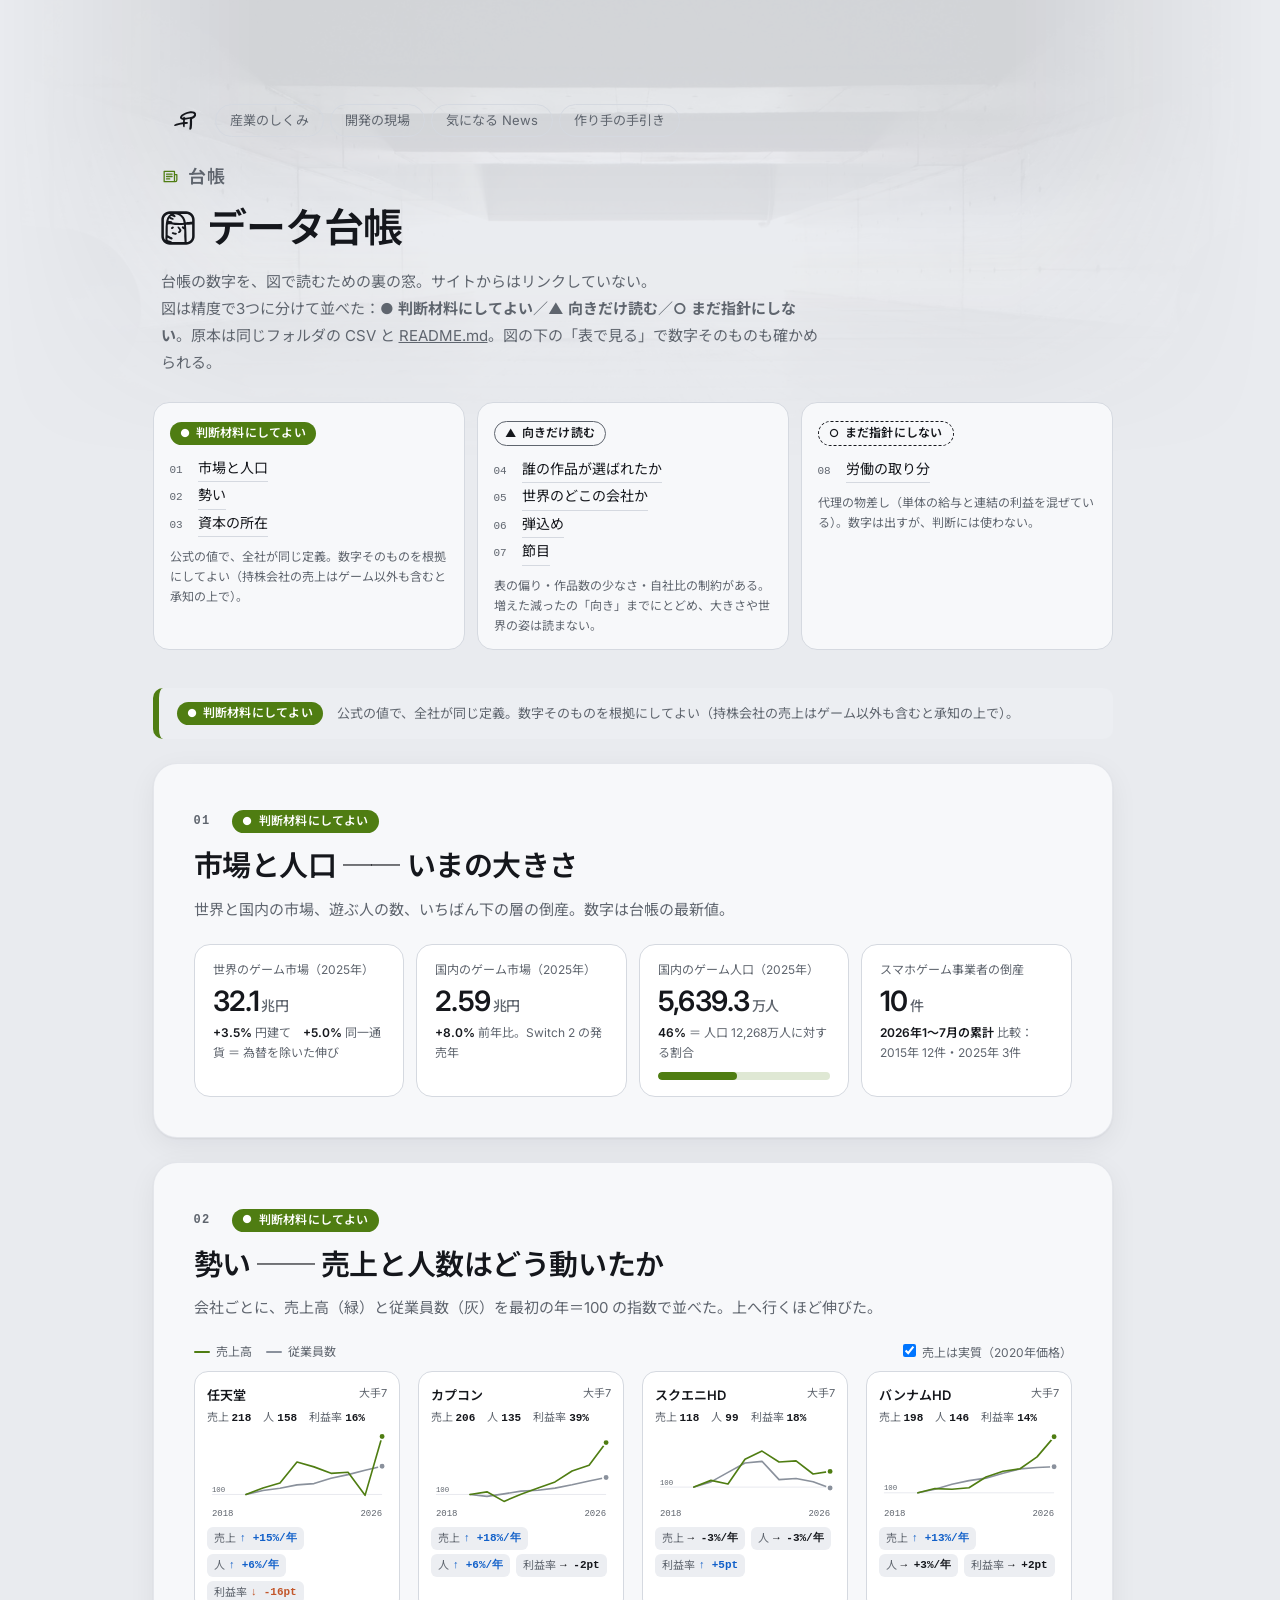
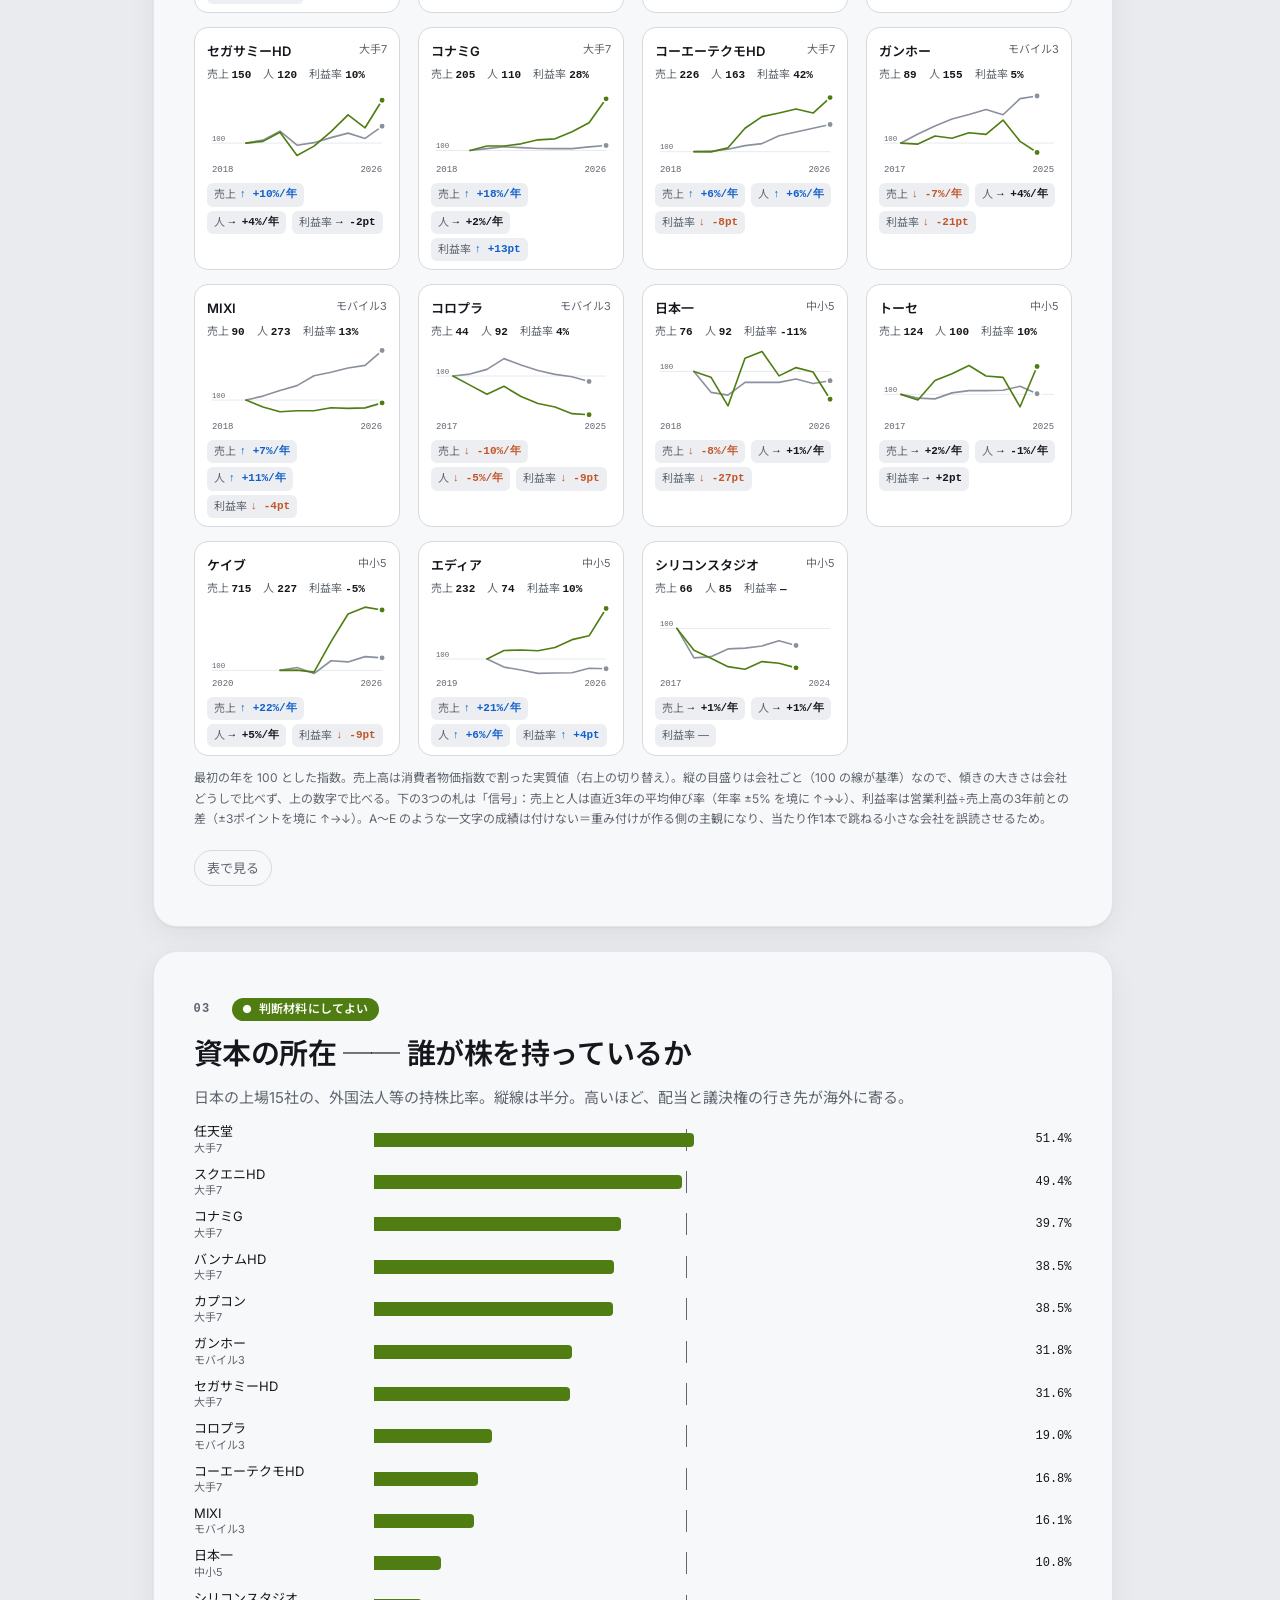
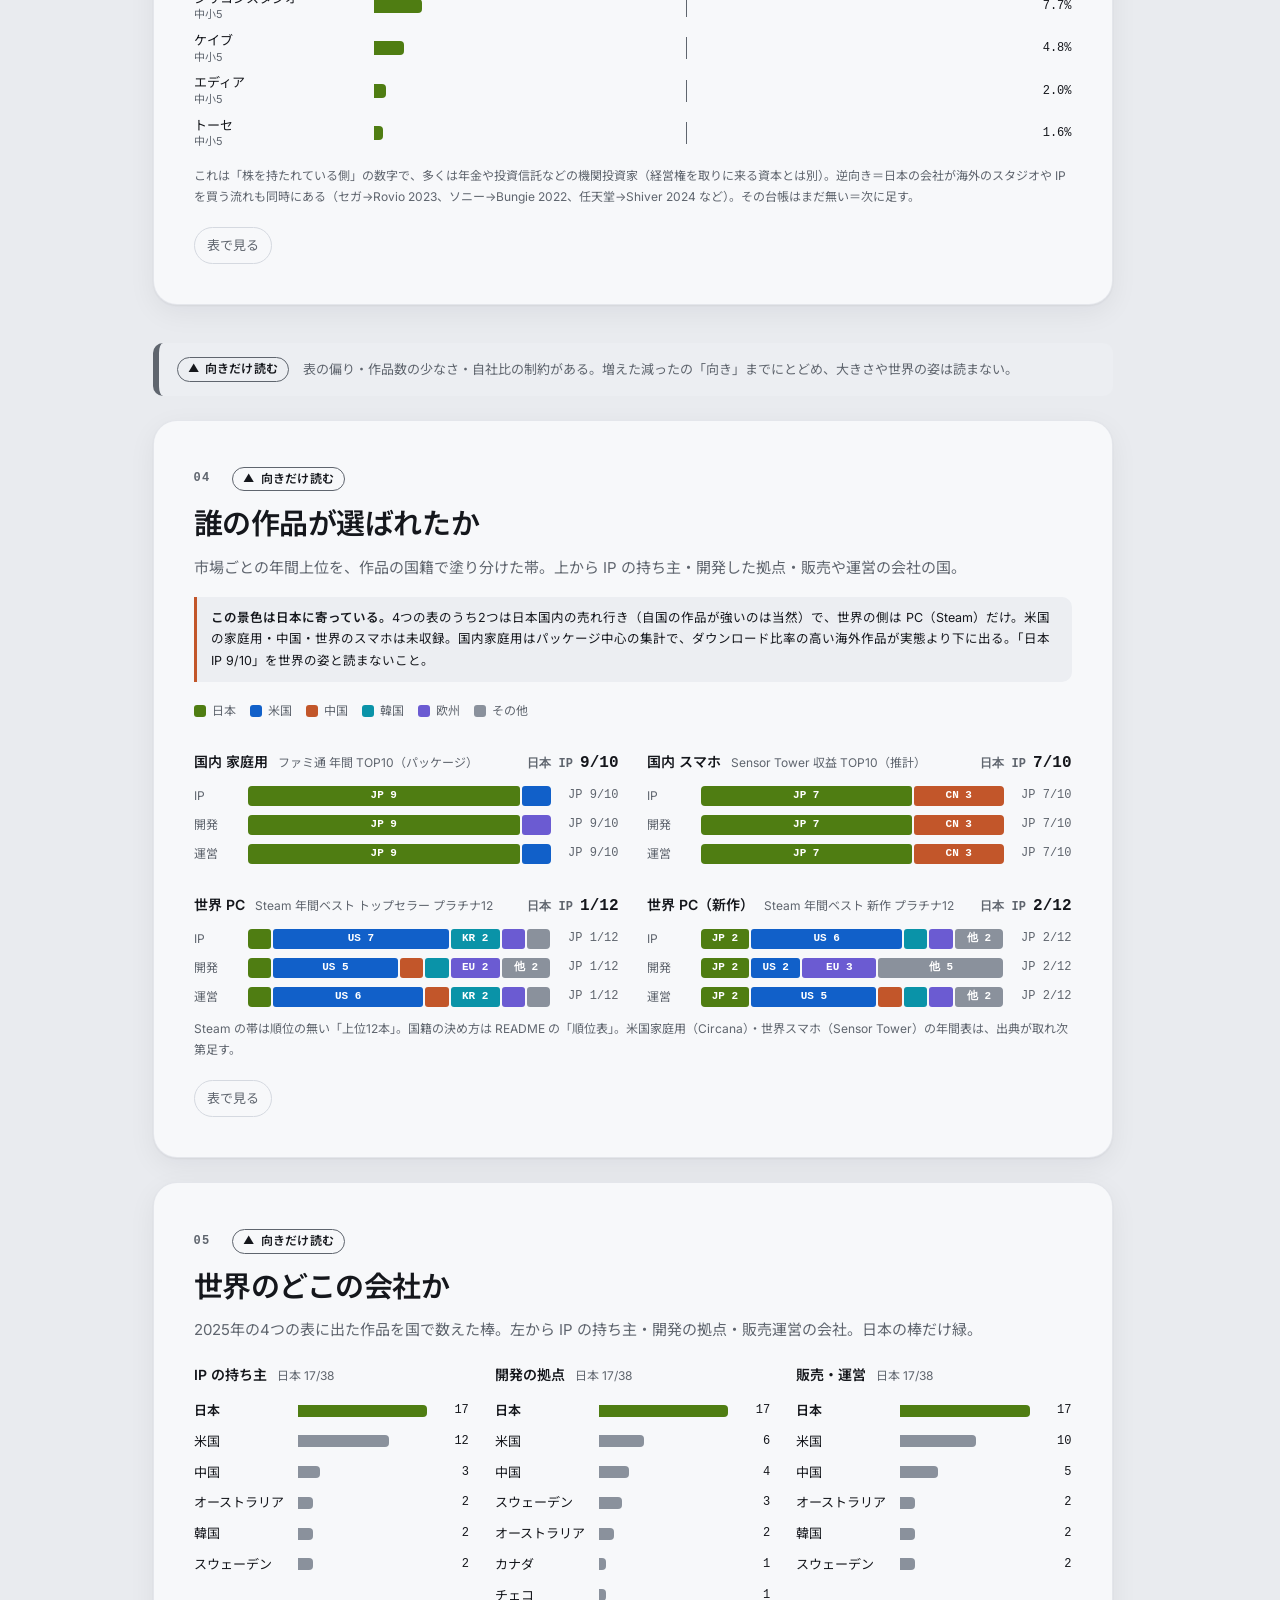
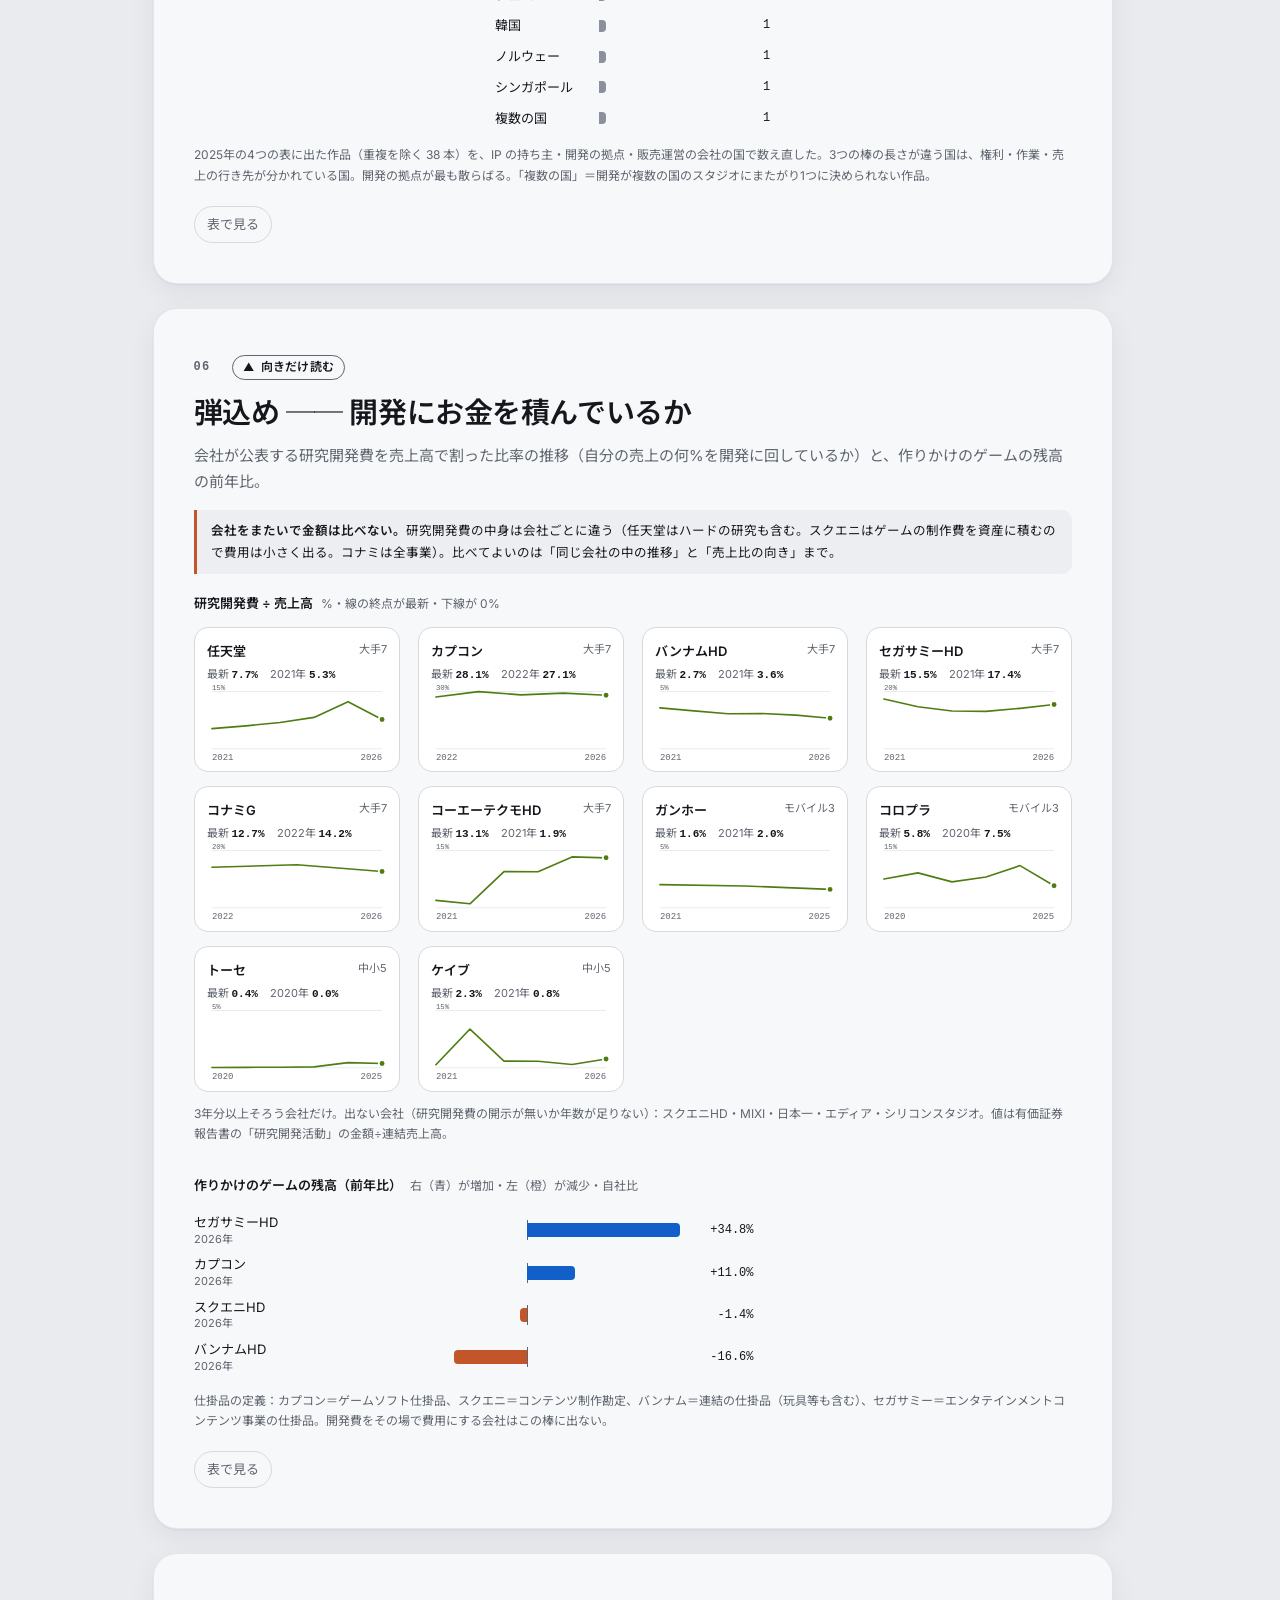
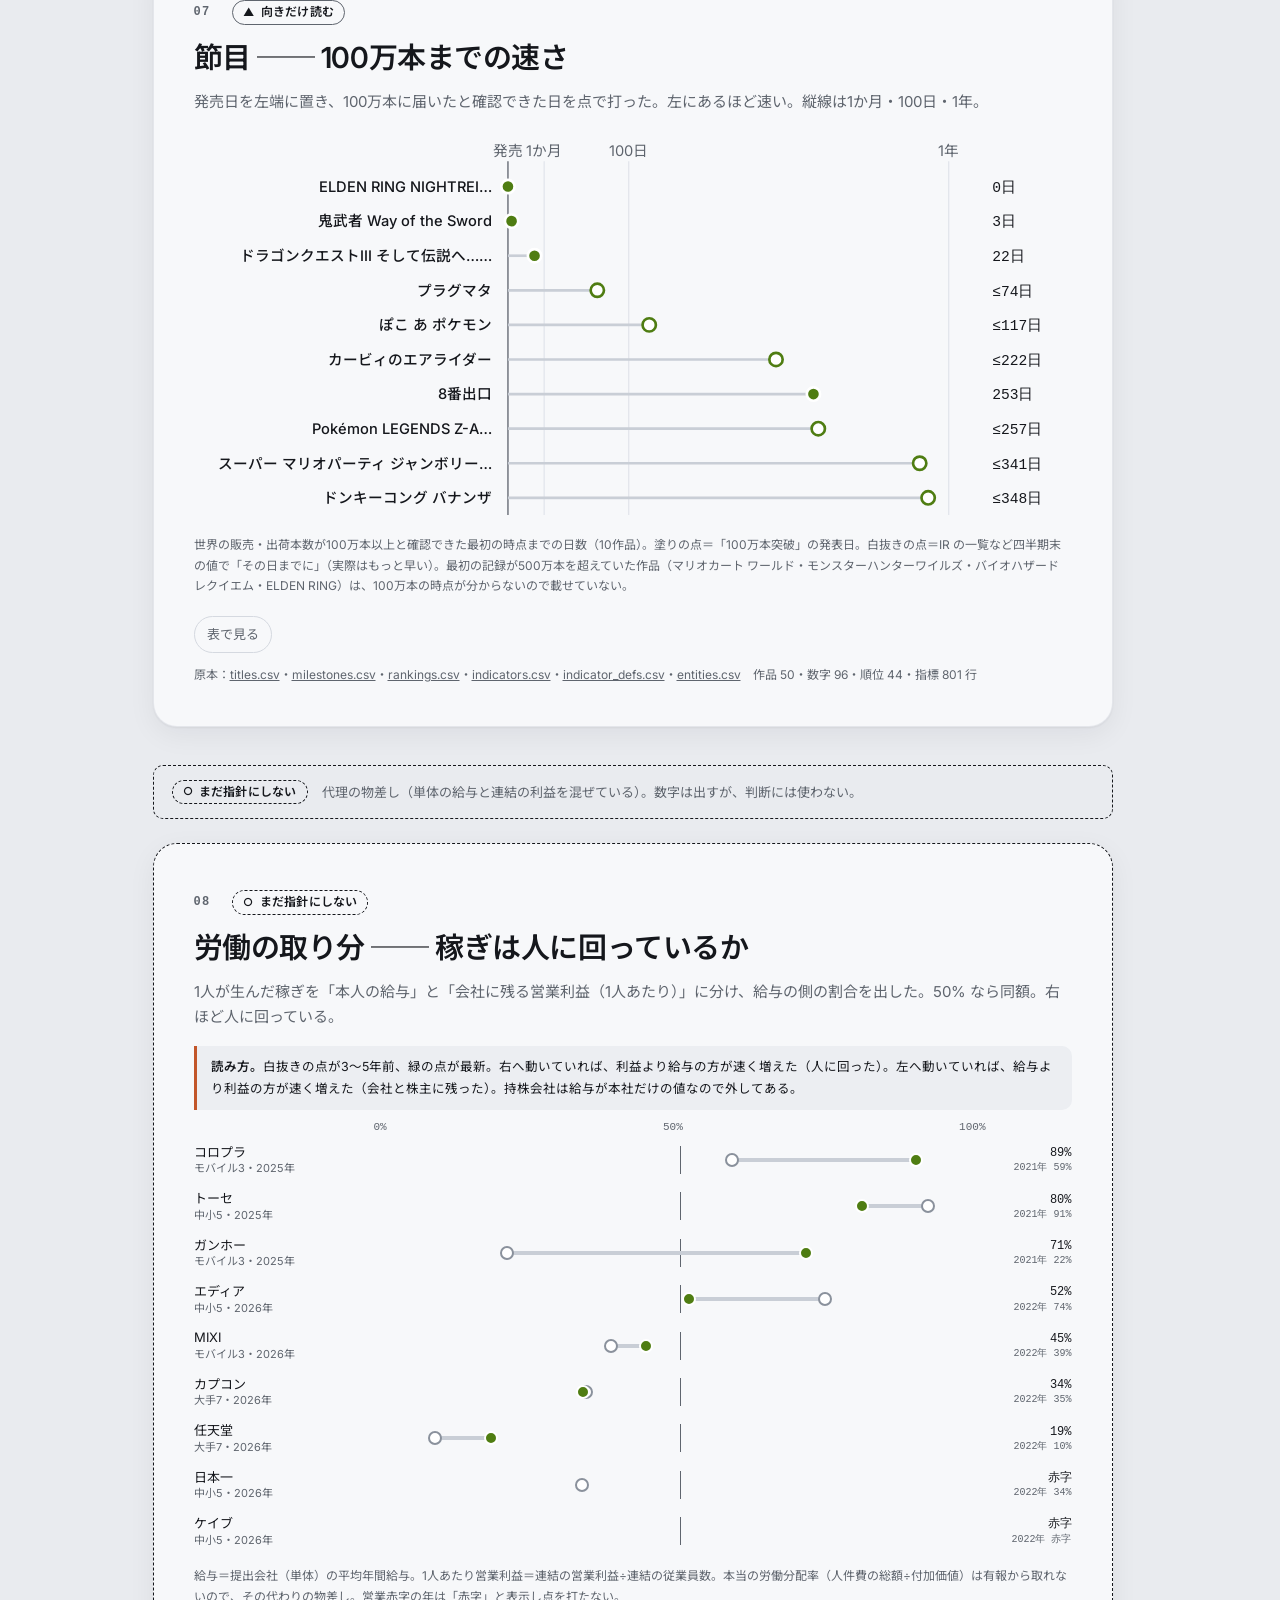
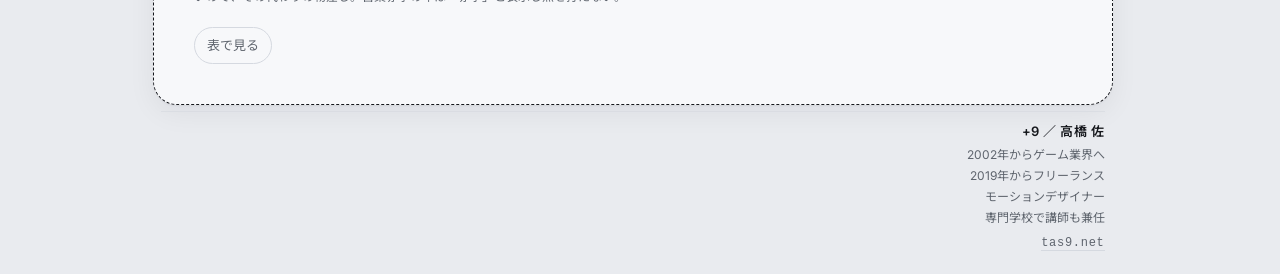
==== commit 52f50b12: "頭の写真をもう少し上へ（帯の下端をロゴの下端に合わせ、反射は明るい梁にかかってよい） Co-Authored-By: Claude Opus 5.5 <noreply@anthropic.com>" ====
--- a/data/index.html
+++ b/data/index.html
@@ -12,7 +12,7 @@
 <link rel="preconnect" href="https://fonts.googleapis.com">
 <link rel="preconnect" href="https://fonts.gstatic.com" crossorigin>
 <link rel="stylesheet" href="https://fonts.googleapis.com/css2?family=Inter:wght@400;500;600;700&family=Noto+Sans+JP:wght@400;500;600;700&display=swap">
-<link rel="stylesheet" href="../style.css?v=20261006d">
+<link rel="stylesheet" href="../style.css?v=20261007a">
 <style>
 /* 図の色：色弱でも隣り合う色が見分けられる組み合わせを検証済み（README 参照）。文字は必ず文字色、色は印にだけ */
 :root{--k-jp:#4f7d12;--k-us:#1160c9;--k-cn:#c2562a;--k-kr:#0a93a8;--k-eu:#6b5bd2;--k-ot:#8a919c;--k-dim:#c9ced6;
@@ -279,7 +279,7 @@
 
 </div>
 <div id="tip" role="status" aria-live="polite"></div>
-<script src="../common.js?v=20261006d"></script>
+<script src="../common.js?v=20261007a"></script>
 <script>
 (function(){
   // 確認用：?theme=dark / light で配色を固定できる（通常は端末の設定に追従）
--- a/style.css
+++ b/style.css
@@ -687,7 +687,7 @@
 .hero-bg{position:absolute;top:0;left:0;right:0;height:clamp(300px,36vw,560px);overflow:hidden;pointer-events:none;z-index:0;
   -webkit-mask-image:linear-gradient(to bottom,#000 0%,#000 25%,transparent 100%),linear-gradient(to right,transparent 0%,#000 20%,#000 80%,transparent 100%);-webkit-mask-composite:source-in;
   mask-image:linear-gradient(to bottom,#000 0%,#000 25%,transparent 100%),linear-gradient(to right,transparent 0%,#000 20%,#000 80%,transparent 100%);mask-composite:intersect}
-.hero-bg img{position:absolute;left:50%;top:calc(49px - 12.25vw);display:block;width:100vw;max-width:none;height:auto;transform:translateX(-50%);opacity:.22}
+.hero-bg img{position:absolute;left:50%;top:calc(78px - 16vw);display:block;width:100vw;max-width:none;height:auto;transform:translateX(-50%);opacity:.22}
 @media (max-width:720px){.hero-bg{height:300px}.hero-bg img{width:250vw;top:calc(91px - 30.625vw)}}
 :root:not([data-theme="dark"]) .hero-bg img{opacity:.10;filter:saturate(.7)}
 @media (prefers-color-scheme: dark){:root:not([data-theme="light"]) .hero-bg img{opacity:.22;filter:none}}
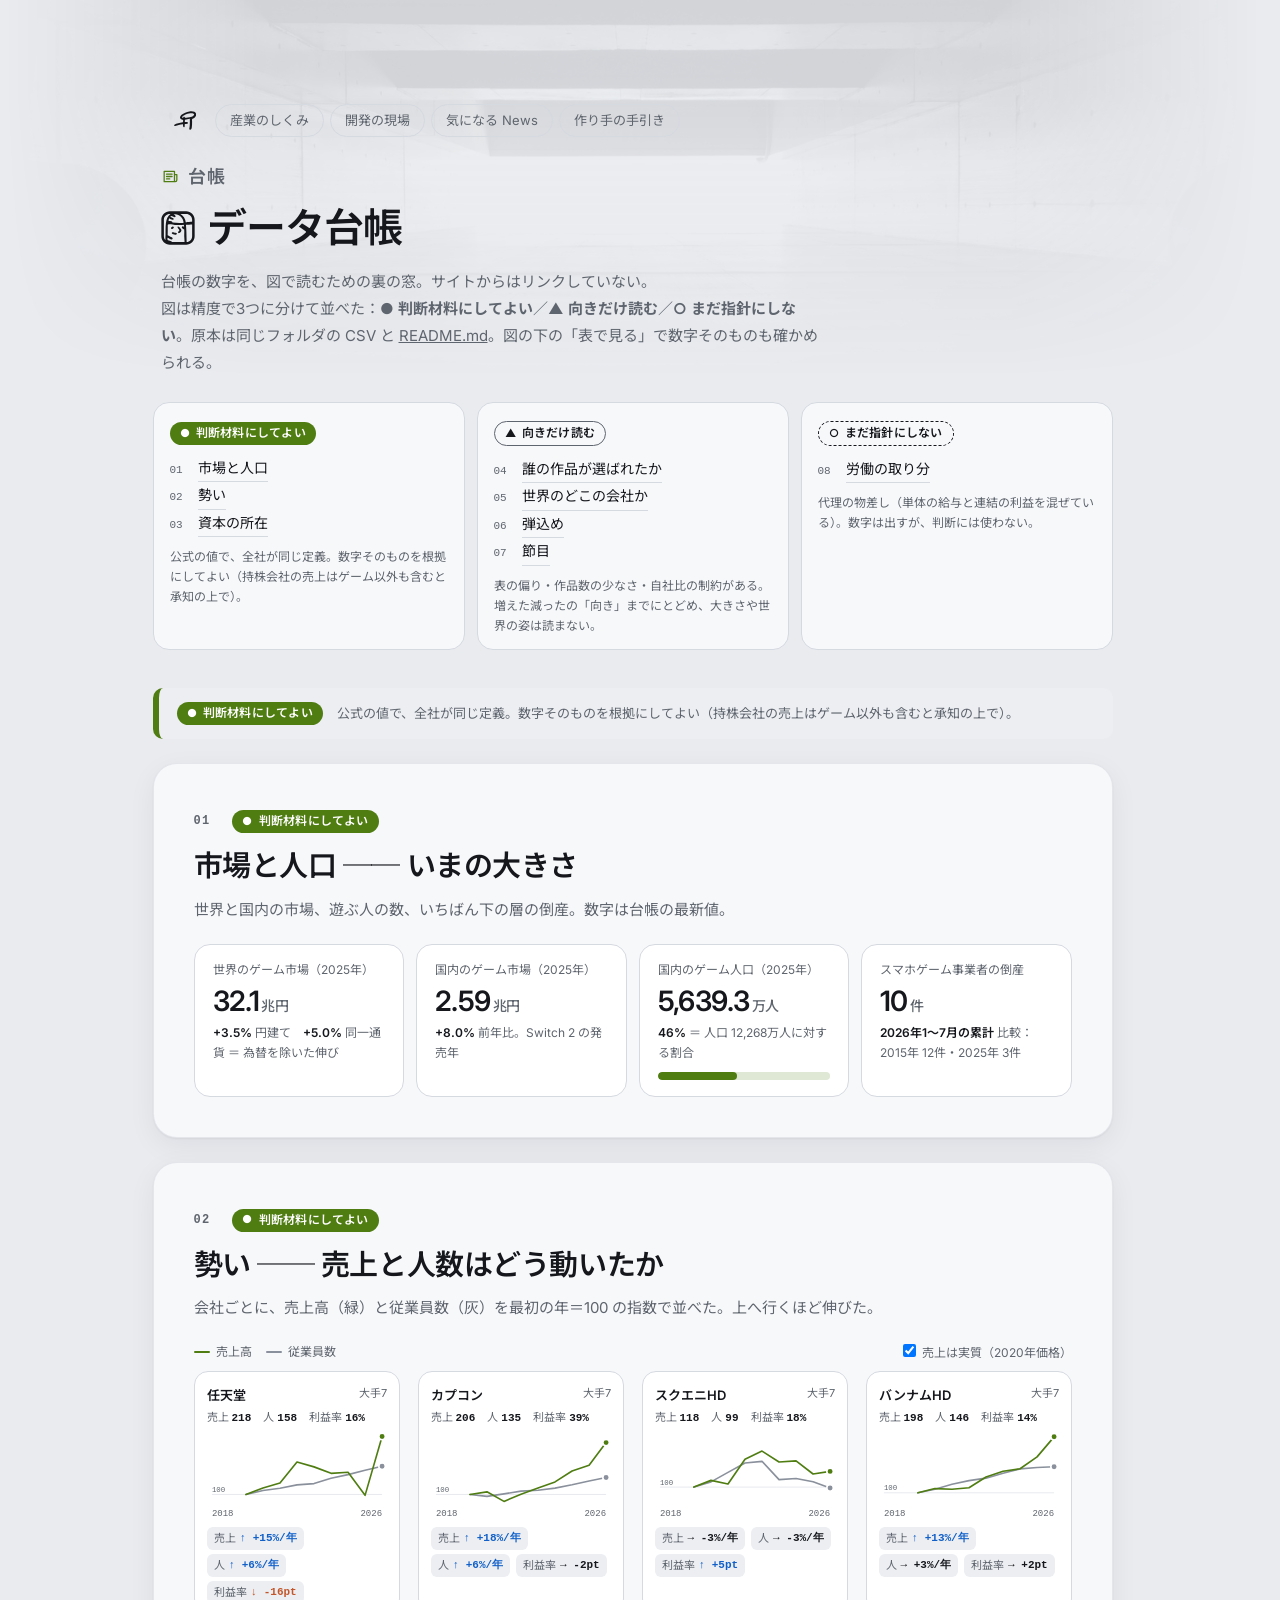
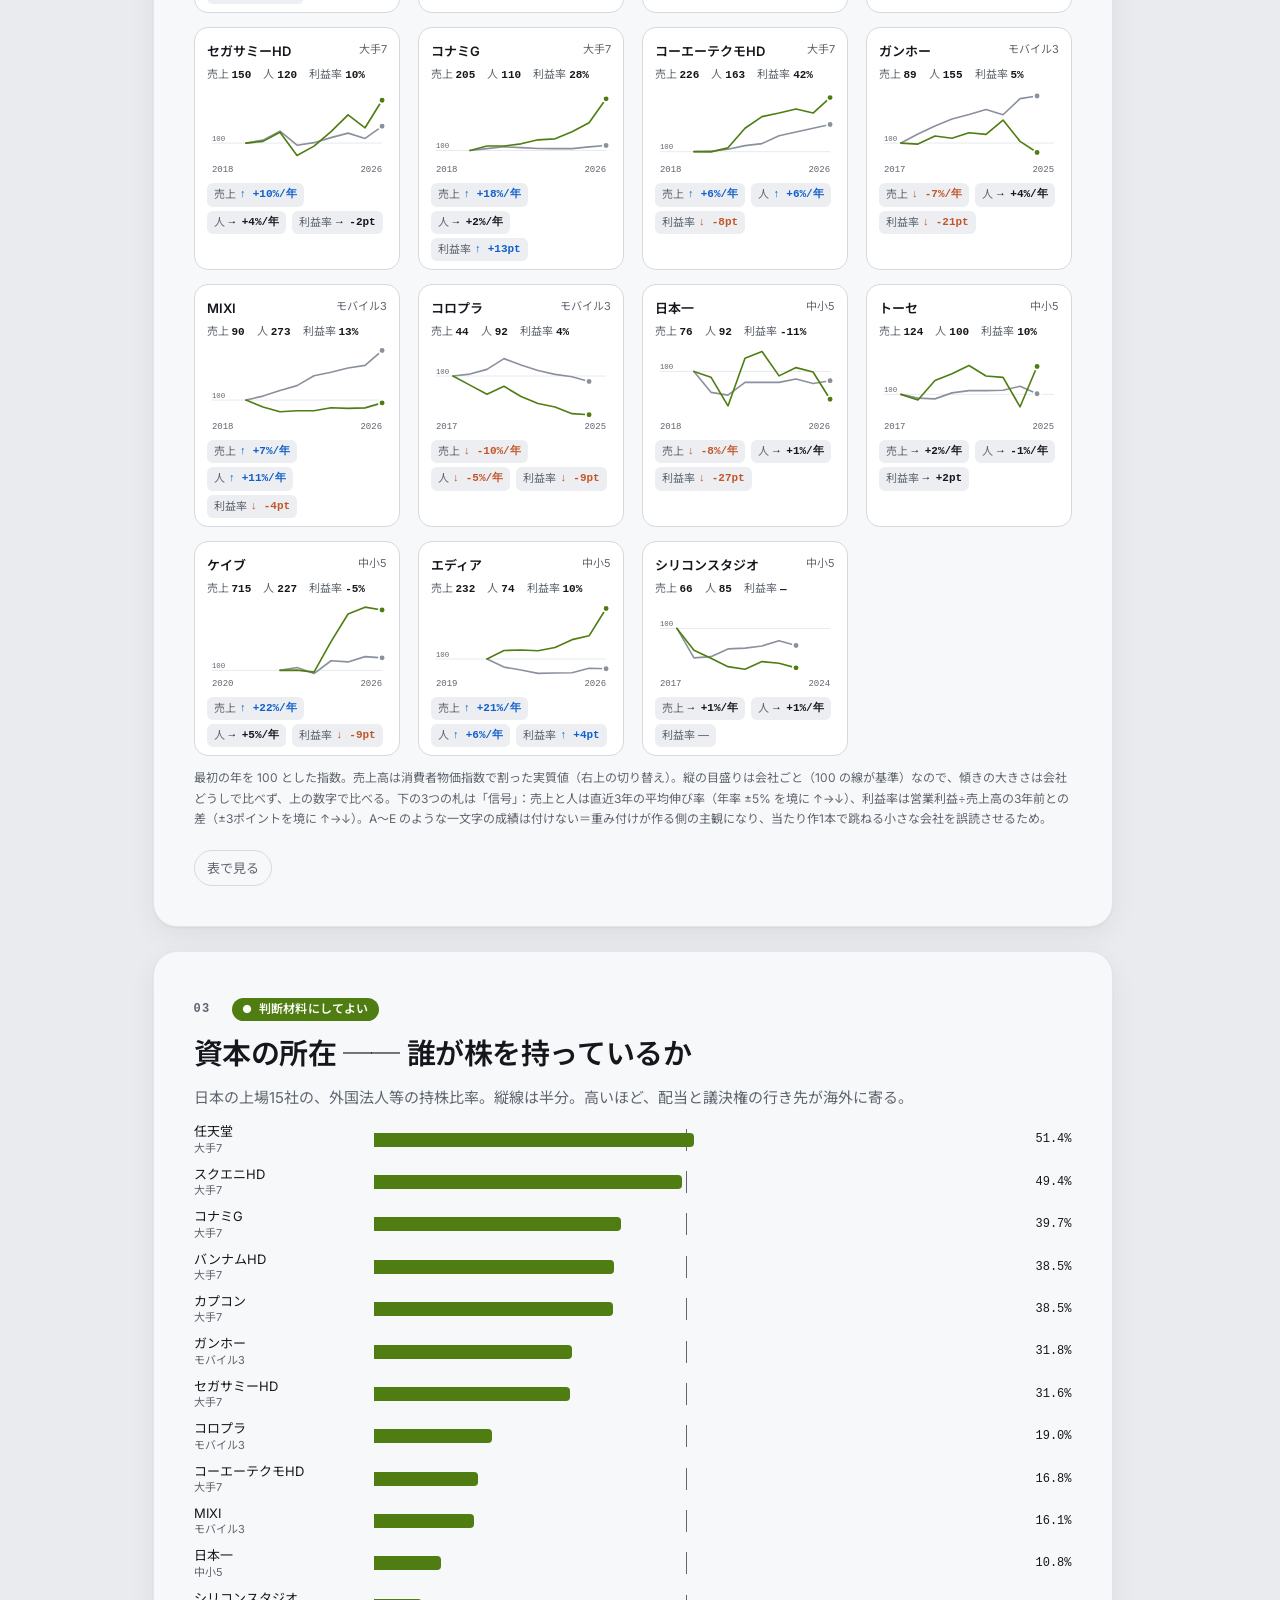
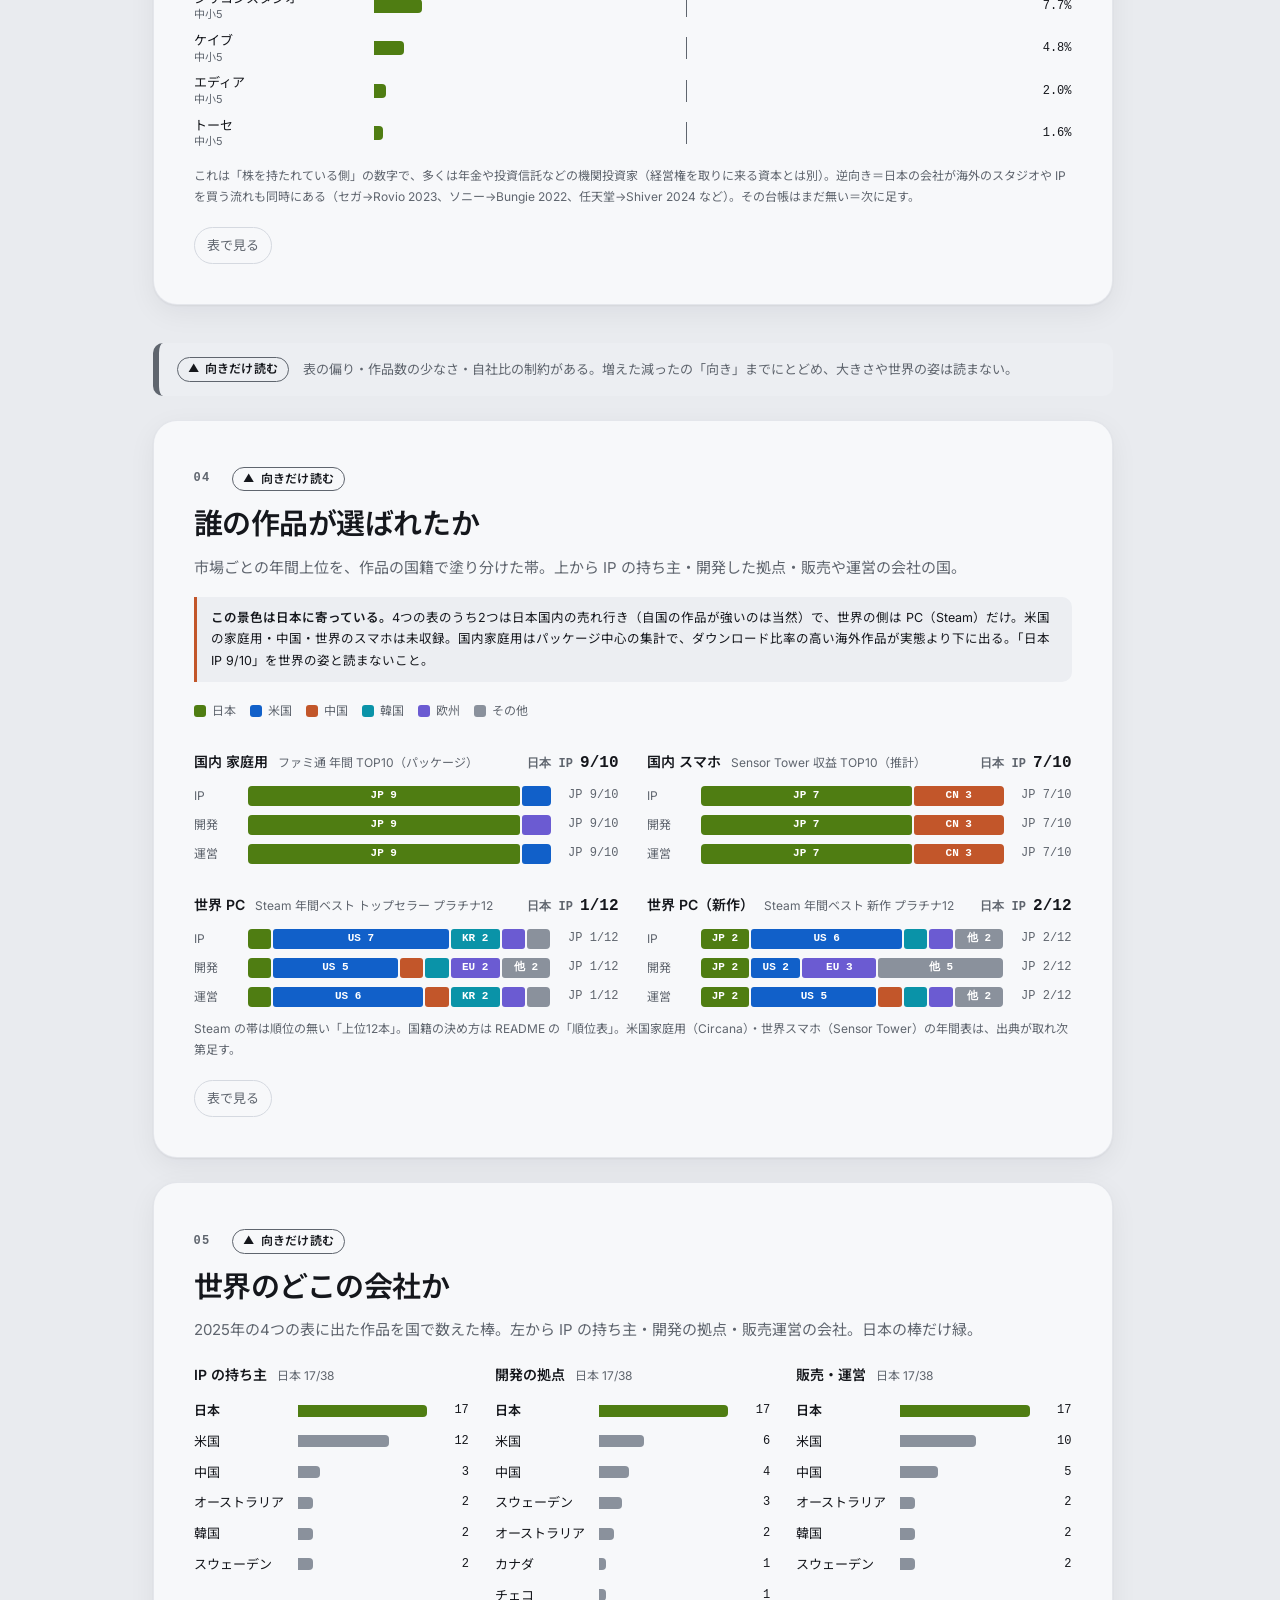
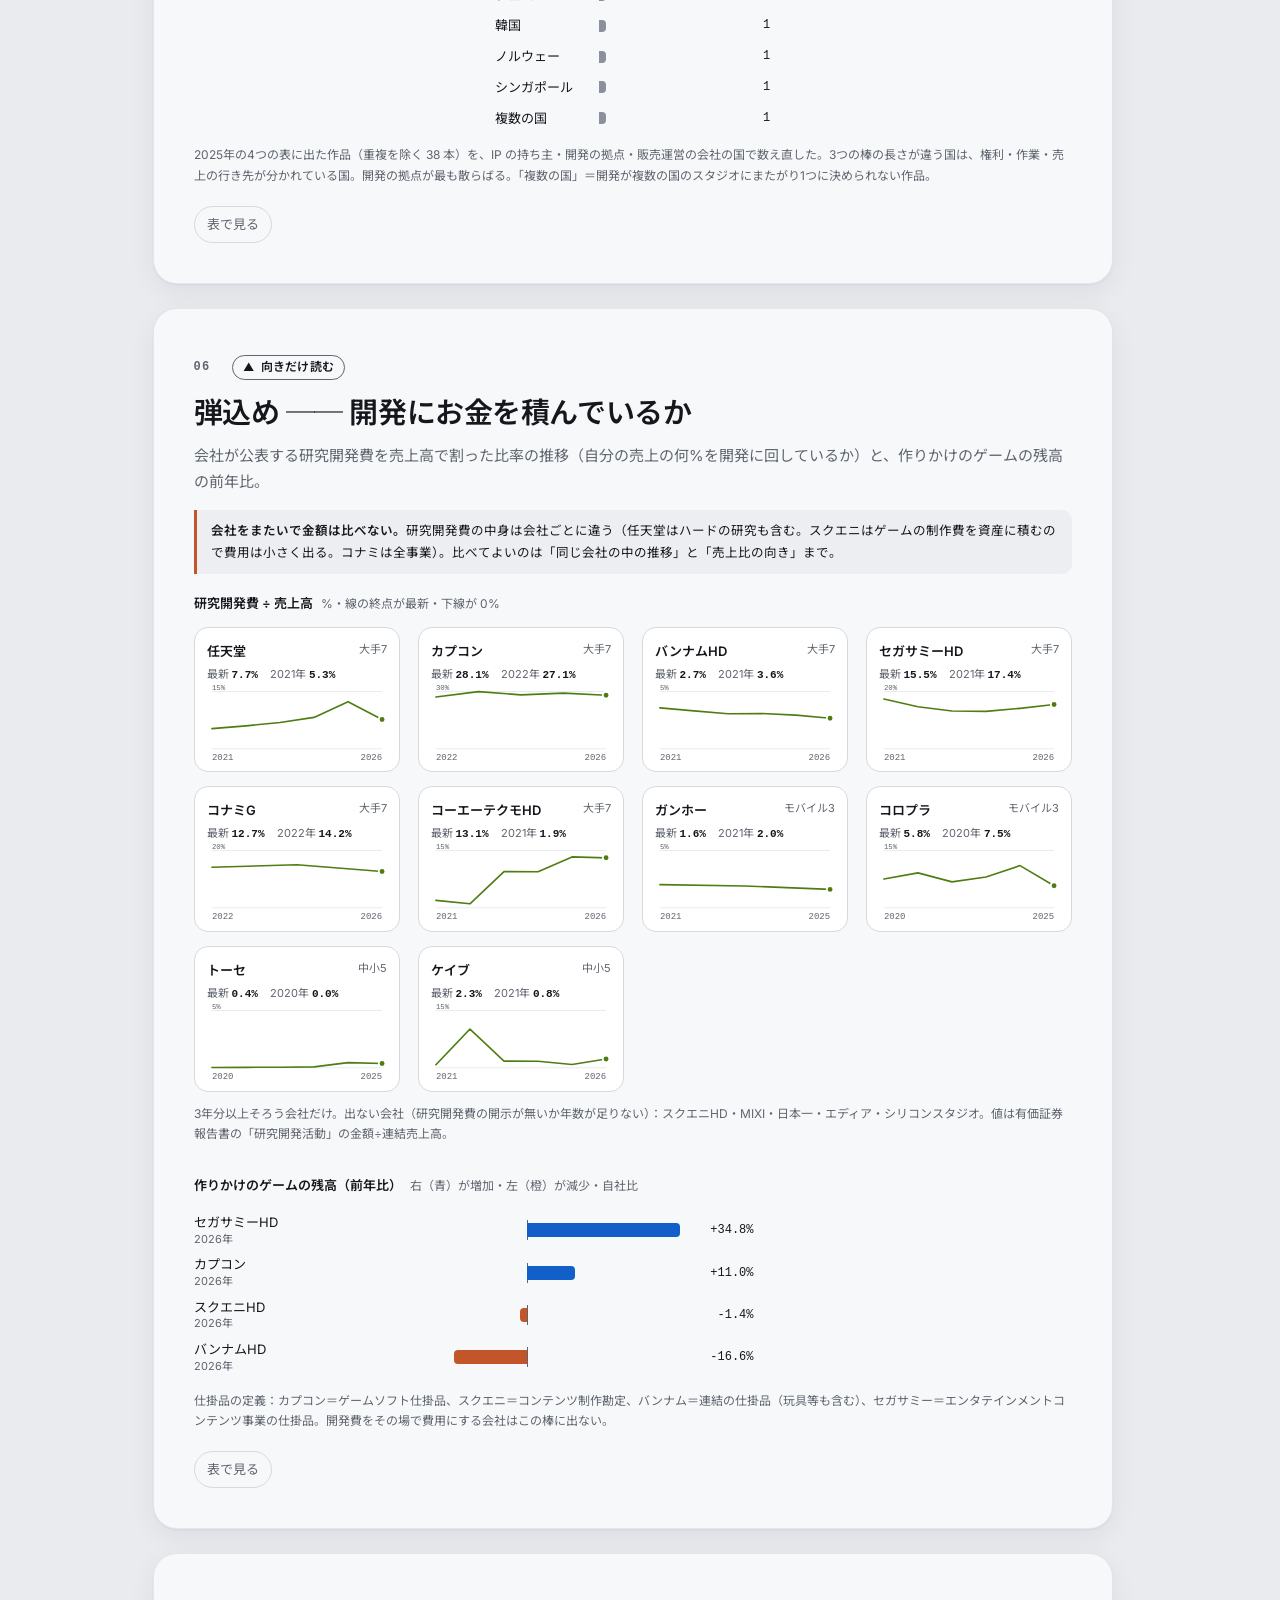
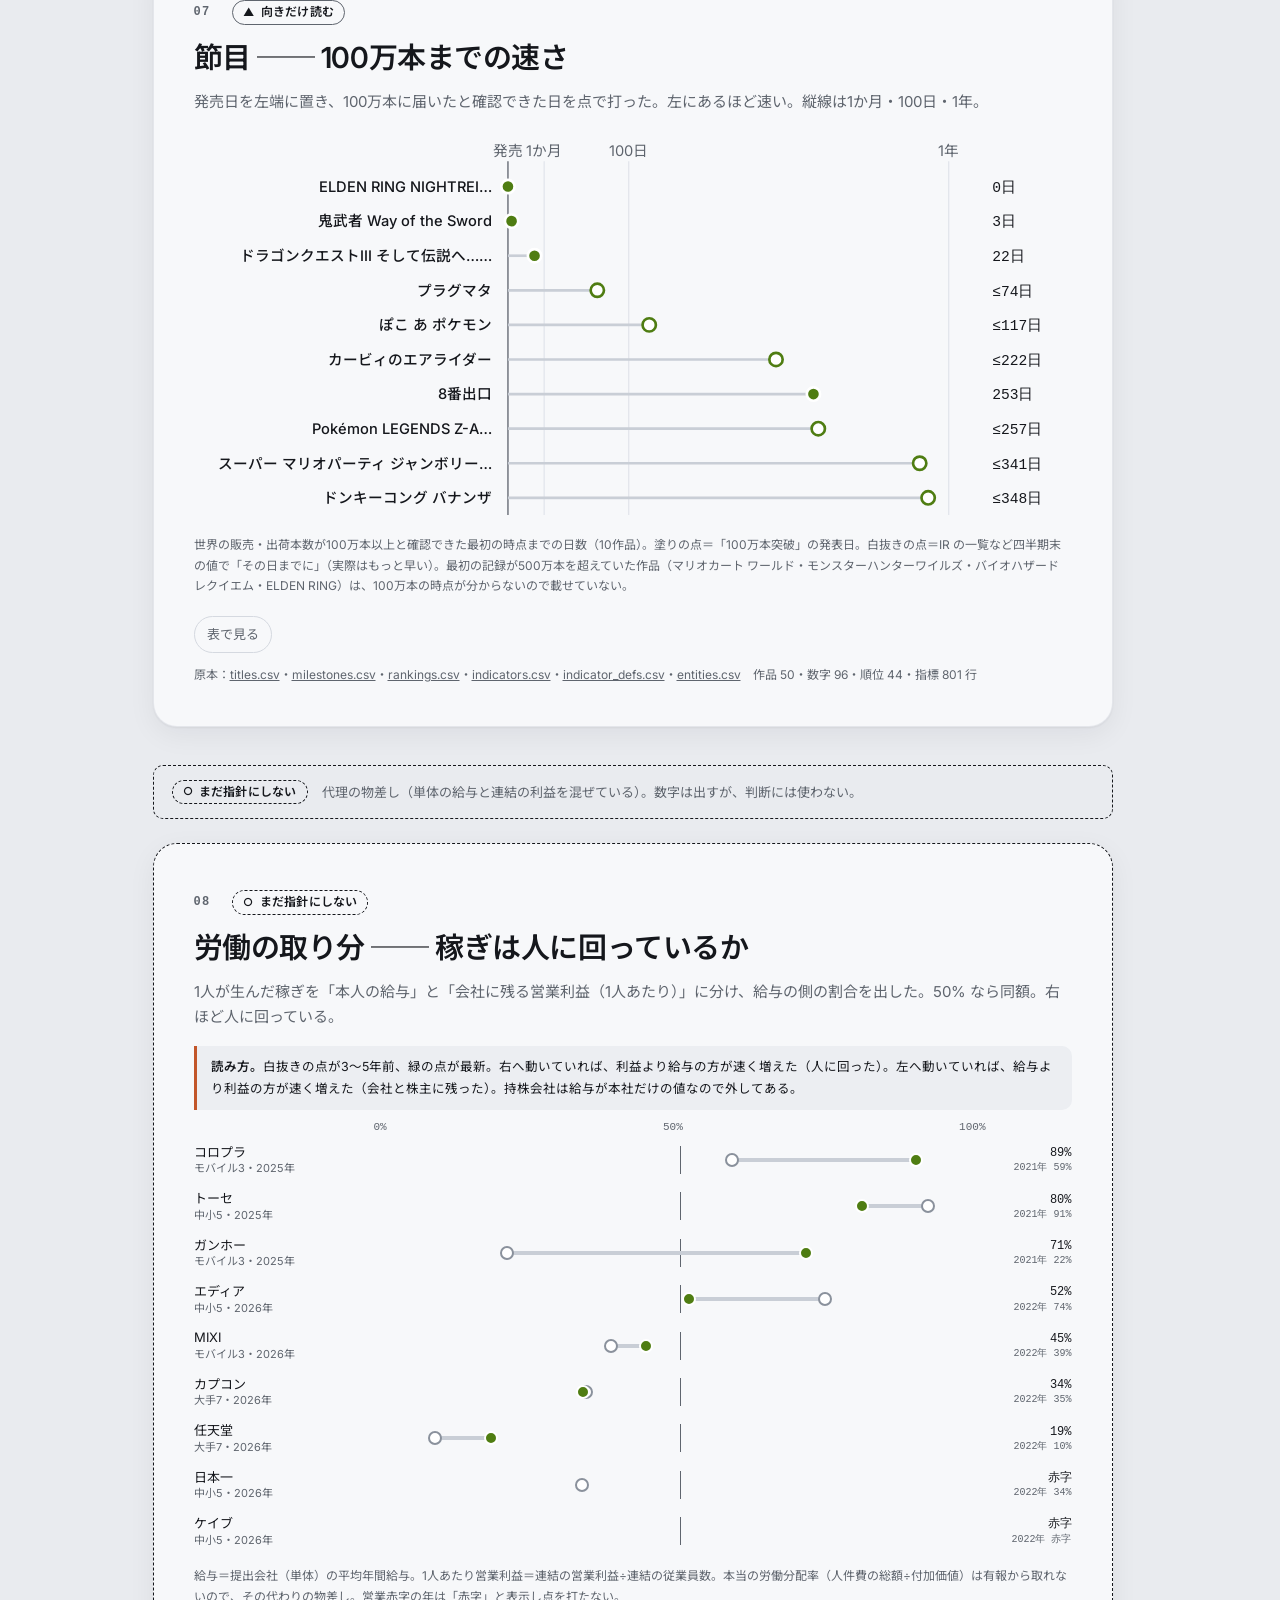
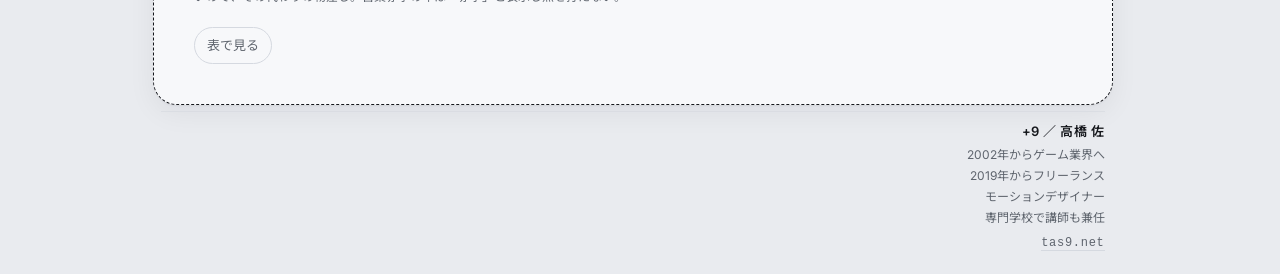
==== commit 176384e7: "頭の写真を最初の横長の帯に戻す（ロゴに暗い帯を合わせる版は本人の判断で不採用） Co-Authored-By: Claude Opus 5.5 <noreply@anthropic.com>" ====
--- a/data/index.html
+++ b/data/index.html
@@ -12,7 +12,7 @@
 <link rel="preconnect" href="https://fonts.googleapis.com">
 <link rel="preconnect" href="https://fonts.gstatic.com" crossorigin>
 <link rel="stylesheet" href="https://fonts.googleapis.com/css2?family=Inter:wght@400;500;600;700&family=Noto+Sans+JP:wght@400;500;600;700&display=swap">
-<link rel="stylesheet" href="../style.css?v=20261007a">
+<link rel="stylesheet" href="../style.css?v=20261007b">
 <style>
 /* 図の色：色弱でも隣り合う色が見分けられる組み合わせを検証済み（README 参照）。文字は必ず文字色、色は印にだけ */
 :root{--k-jp:#4f7d12;--k-us:#1160c9;--k-cn:#c2562a;--k-kr:#0a93a8;--k-eu:#6b5bd2;--k-ot:#8a919c;--k-dim:#c9ced6;
@@ -168,7 +168,7 @@
   </div>
 </nav>
 
-<div class="hero-bg page" aria-hidden="true"><img src="../hero.jpg?v=3" alt=""></div>
+<div class="hero-bg page" aria-hidden="true"><img src="../hero.jpg?v=4" alt=""></div>
 
 <div class="wrap">
 
@@ -279,7 +279,7 @@
 
 </div>
 <div id="tip" role="status" aria-live="polite"></div>
-<script src="../common.js?v=20261007a"></script>
+<script src="../common.js?v=20261007b"></script>
 <script>
 (function(){
   // 確認用：?theme=dark / light で配色を固定できる（通常は端末の設定に追従）
--- a/style.css
+++ b/style.css
@@ -680,15 +680,12 @@
 /* 出典の一覧：ページには番号を出さないので1列（2026-09-22） */
 .srcs li{grid-template-columns:1fr}.srcs .d{grid-column:1}
 /* 入口の頭に敷く写真（飾り）。下へ向かって地色に溶かす。文字は前面 */
-/* 頭に薄く敷く写真（2026-10-06〜：コンクリートの通路。元写真 2000×1500 の y=140〜1060 を 1600×736 に切り出し。前の古地図は hero-map.jpg）。
-   暗い帯（元写真の y≒310〜460＝切り出し後の 170〜320・中心 245）を +9 ロゴの真後ろに置く。画像は幅に比例して拡大縮小するので、
-   top を幅から逆算する：top＝ロゴの中心 −（画像の幅×245/2000）。PC はロゴの中心 49px・画像の幅＝100vw（→12.25vw）。
-   スマホはロゴの中心 91px・画像を 2.5 倍（250vw）にして帯の高さをロゴ（70px）に合わせる（→30.625vw）。ふわっと消すマスクは枠（.hero-bg）にかける */
-.hero-bg{position:absolute;top:0;left:0;right:0;height:clamp(300px,36vw,560px);overflow:hidden;pointer-events:none;z-index:0;
+/* 頭に薄く敷く写真（2026-10-06〜：コンクリートの通路の写真を横長に切り出したもの。前の古地図は hero-map.jpg に残してある）。
+   どの幅でも横長の帯のまま（高さ＝幅の30%・220〜440px）。下と左右をマスクでふわっと消す */
+.hero-bg{position:absolute;top:0;left:0;right:0;height:clamp(220px,30vw,440px);overflow:hidden;pointer-events:none;z-index:0}
+.hero-bg img{display:block;width:100%;height:100%;object-fit:cover;object-position:center 50%;opacity:.22;
   -webkit-mask-image:linear-gradient(to bottom,#000 0%,#000 25%,transparent 100%),linear-gradient(to right,transparent 0%,#000 20%,#000 80%,transparent 100%);-webkit-mask-composite:source-in;
   mask-image:linear-gradient(to bottom,#000 0%,#000 25%,transparent 100%),linear-gradient(to right,transparent 0%,#000 20%,#000 80%,transparent 100%);mask-composite:intersect}
-.hero-bg img{position:absolute;left:50%;top:calc(78px - 16vw);display:block;width:100vw;max-width:none;height:auto;transform:translateX(-50%);opacity:.22}
-@media (max-width:720px){.hero-bg{height:300px}.hero-bg img{width:250vw;top:calc(91px - 30.625vw)}}
 :root:not([data-theme="dark"]) .hero-bg img{opacity:.10;filter:saturate(.7)}
 @media (prefers-color-scheme: dark){:root:not([data-theme="light"]) .hero-bg img{opacity:.22;filter:none}}
 :root[data-theme="dark"] .hero-bg img{opacity:.22;filter:none}
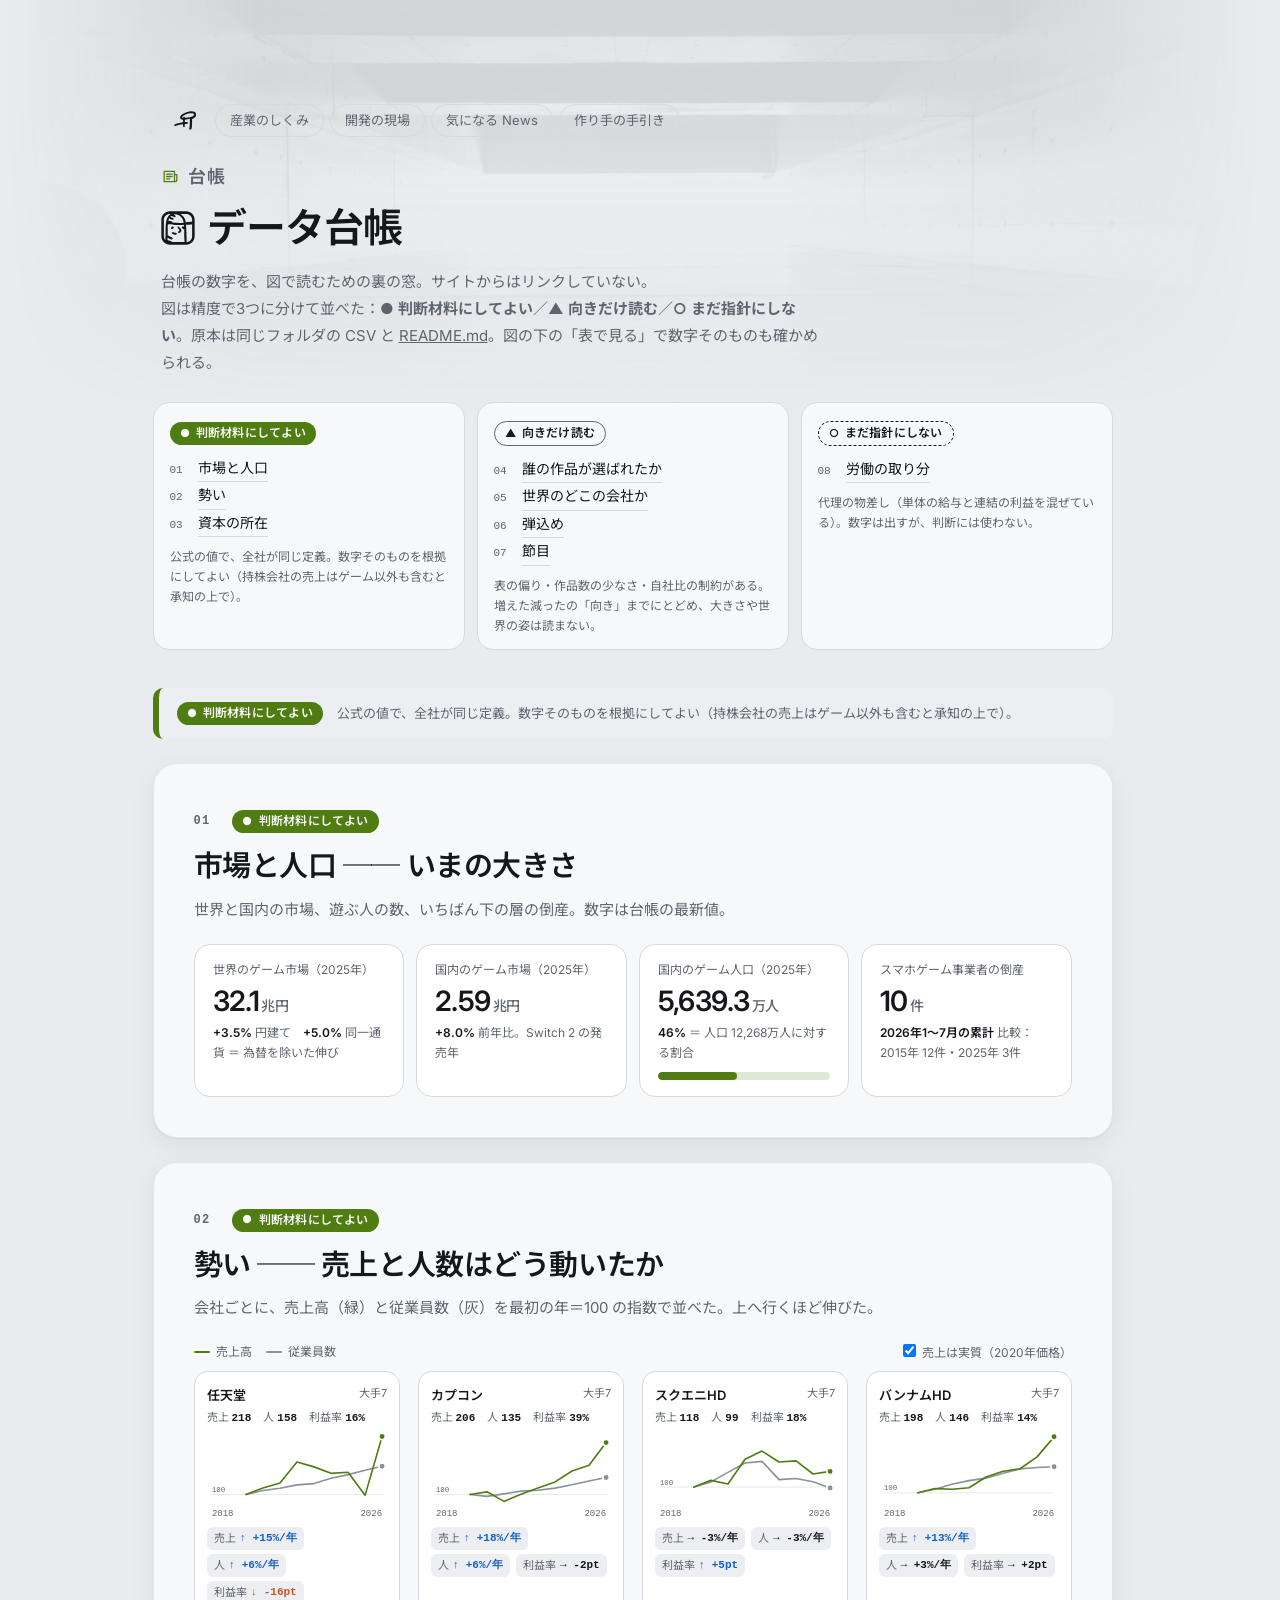
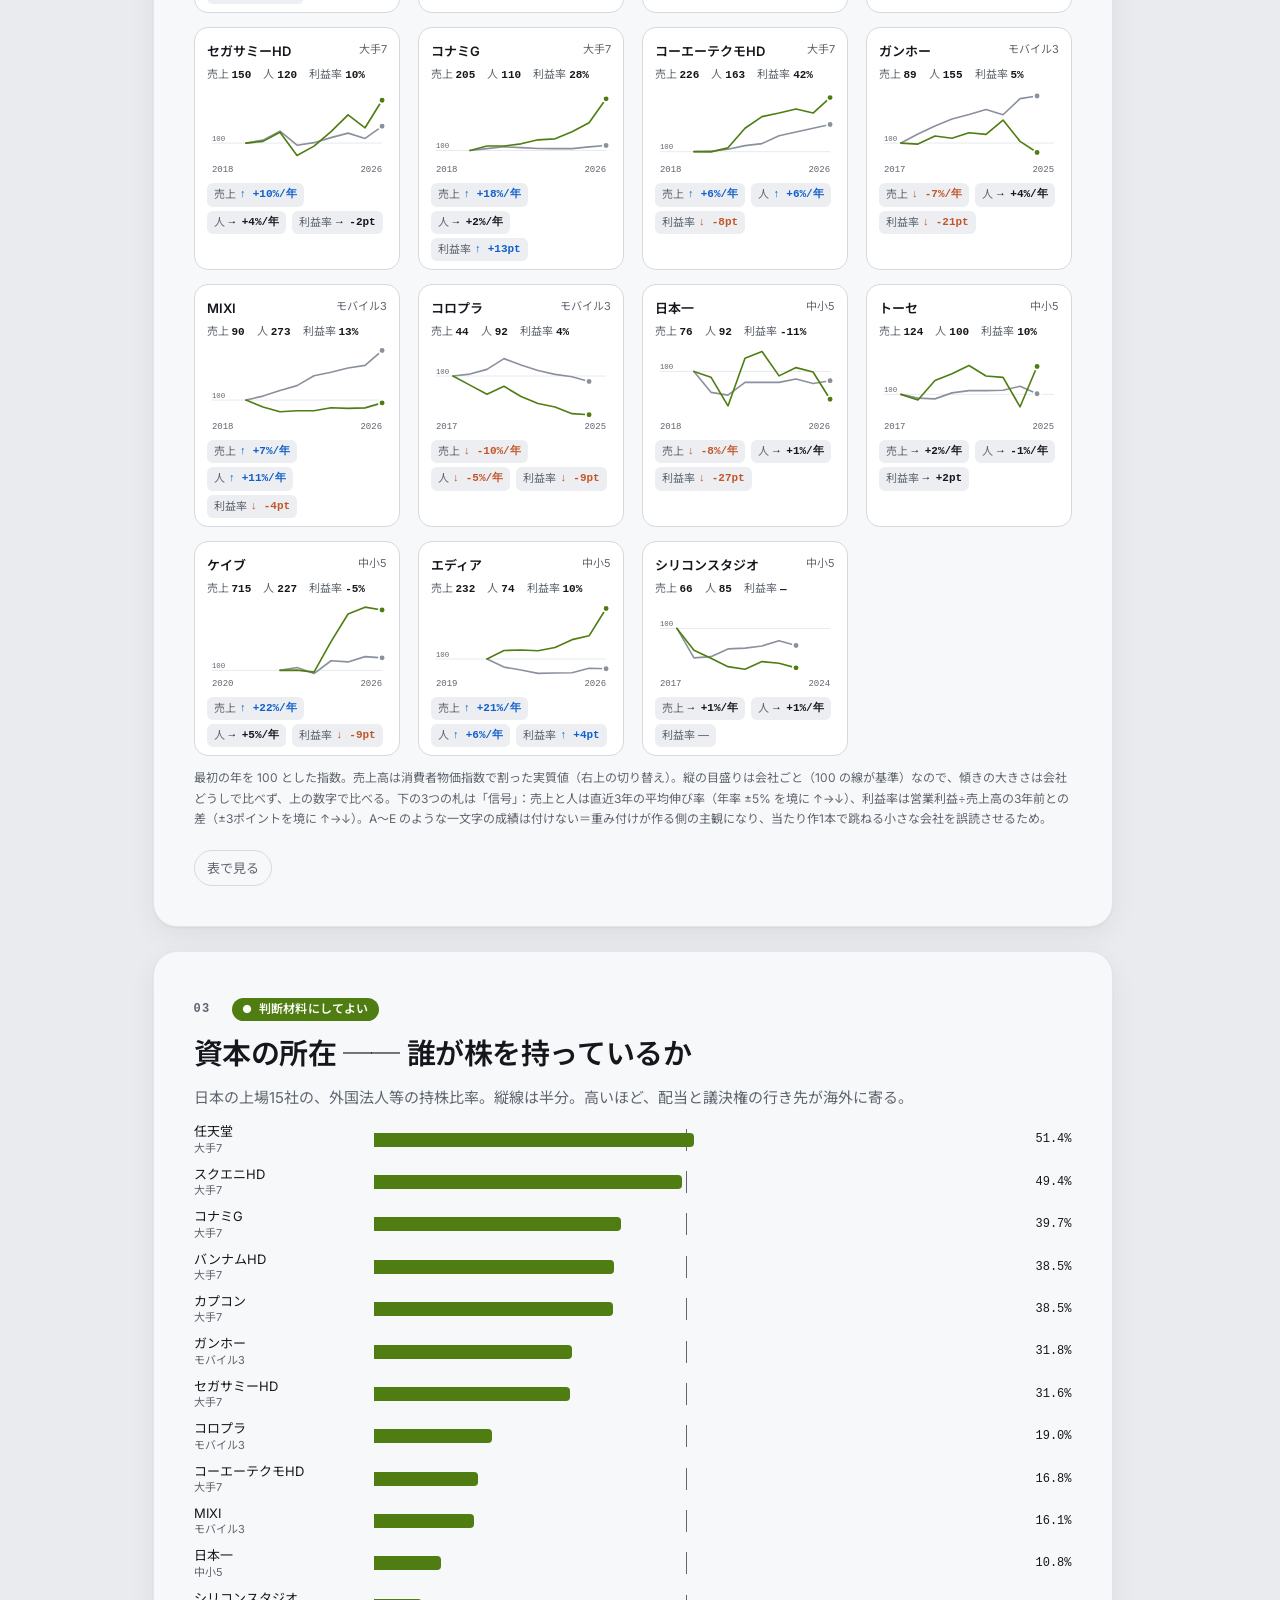
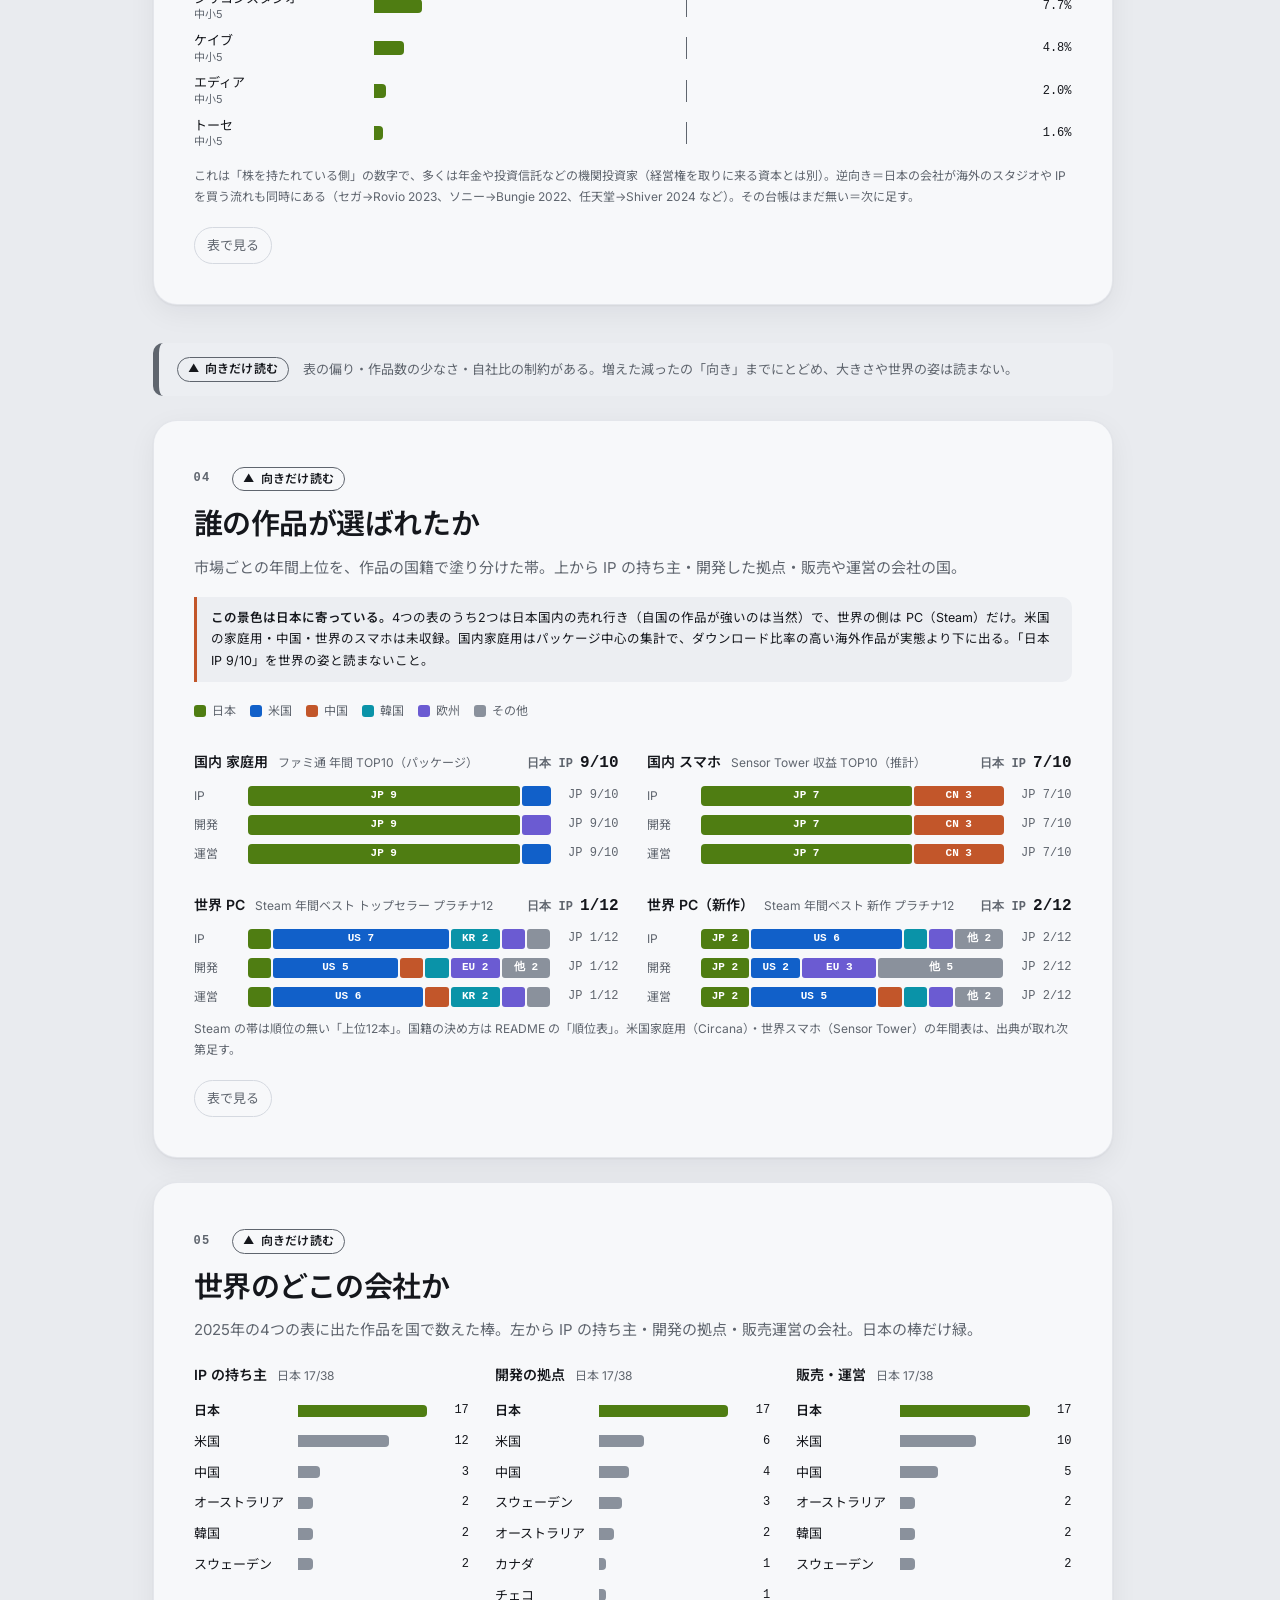
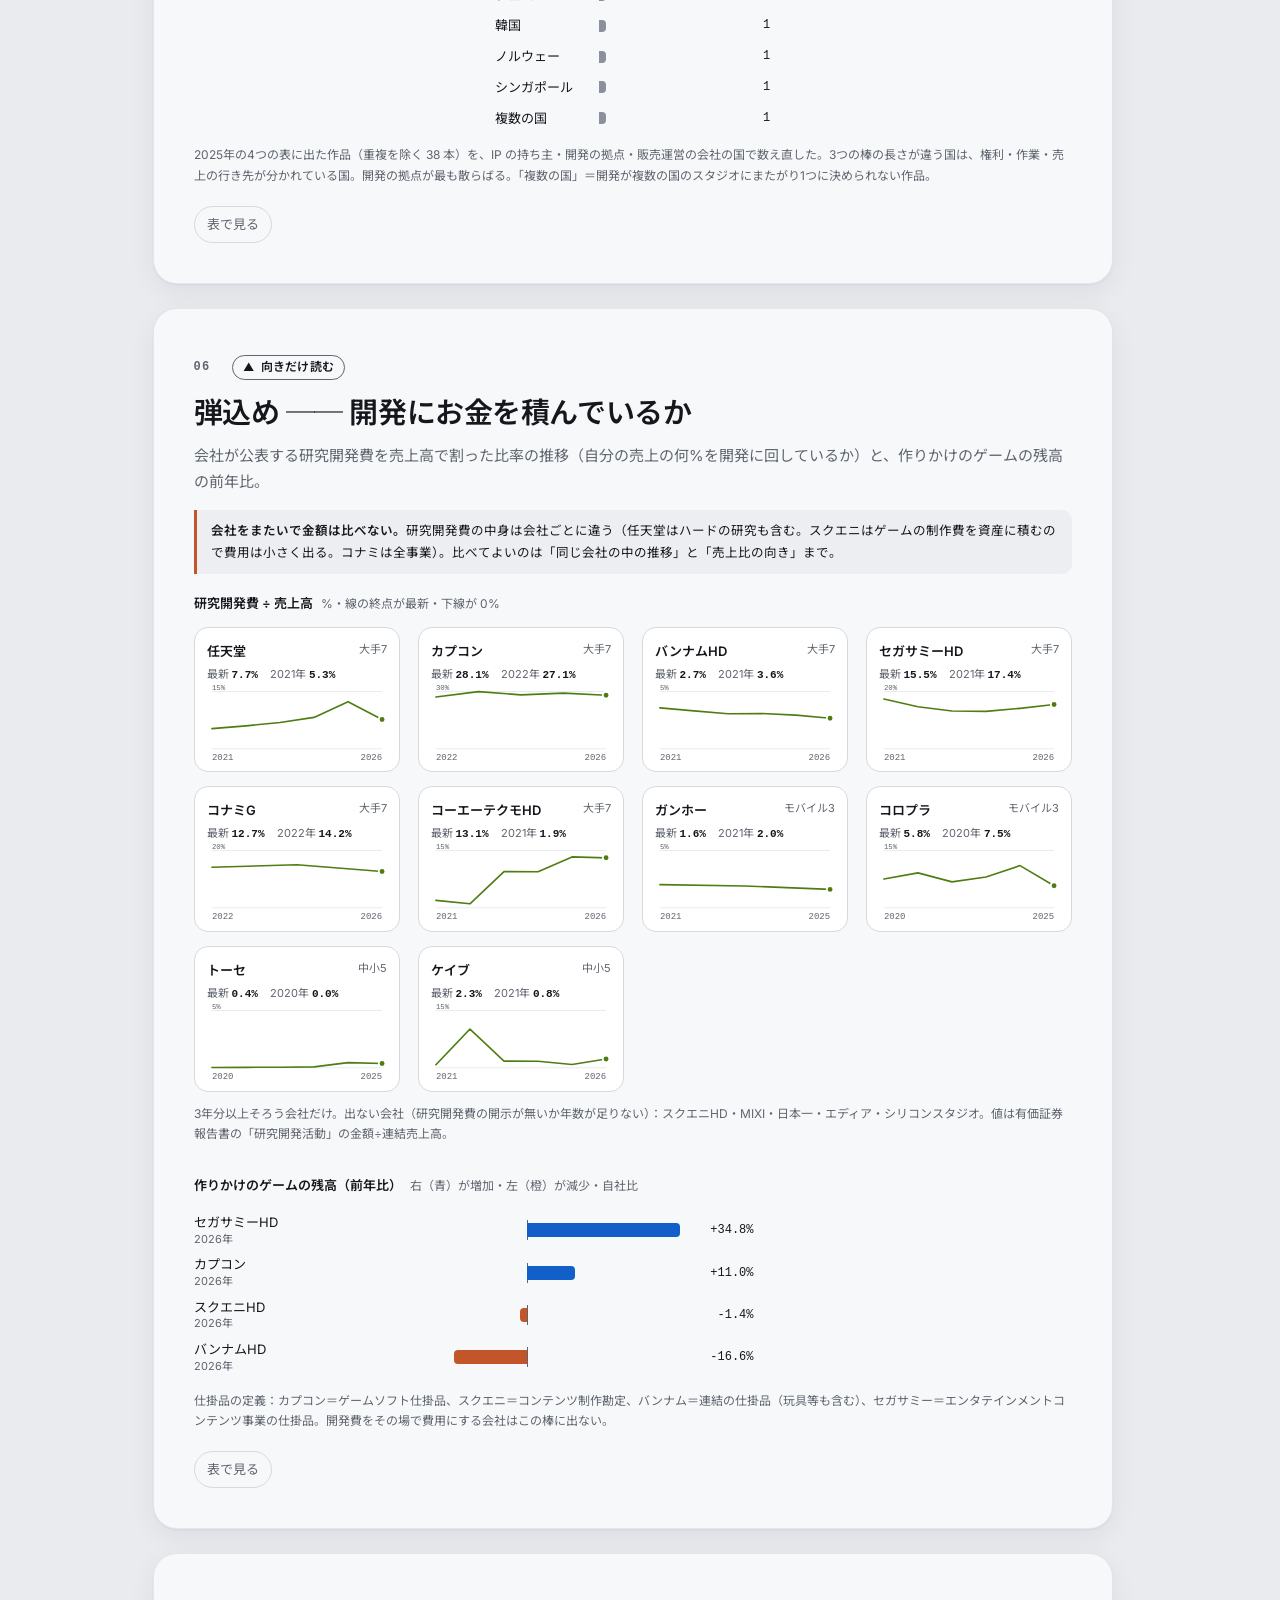
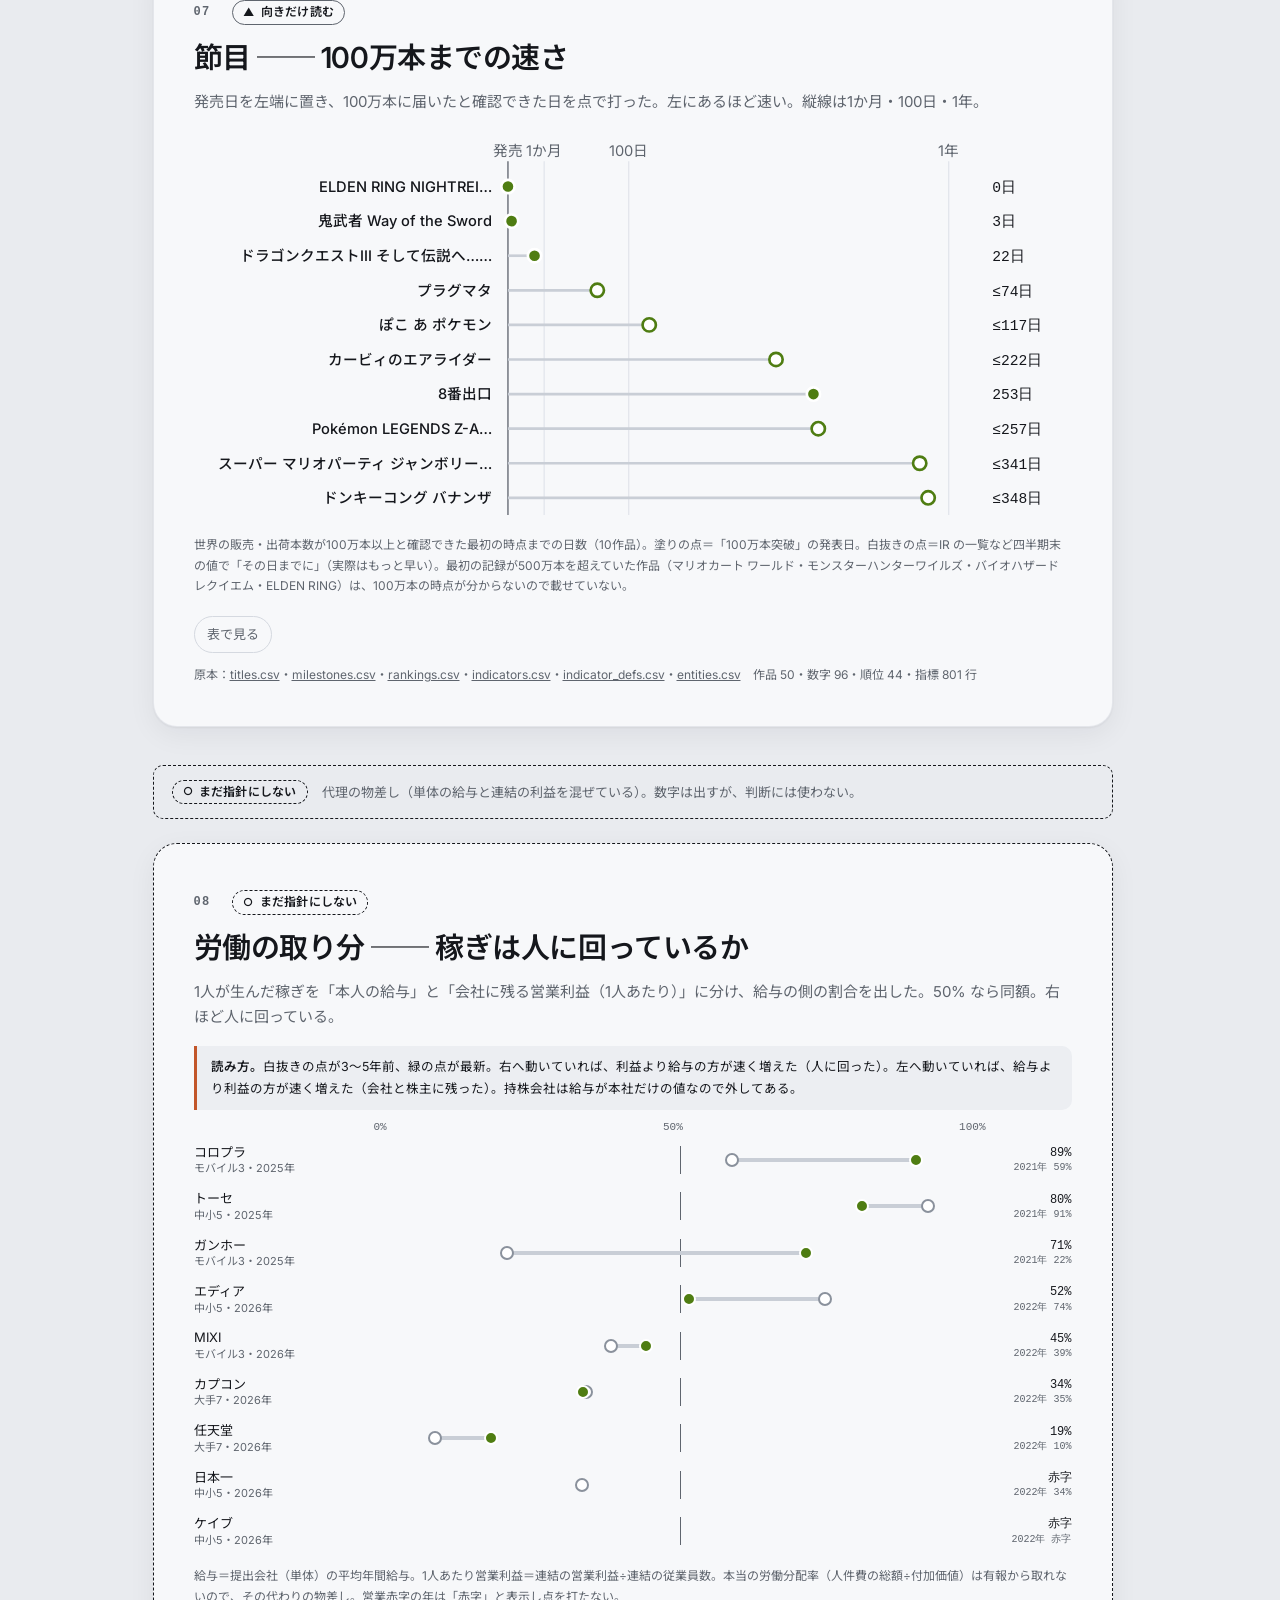
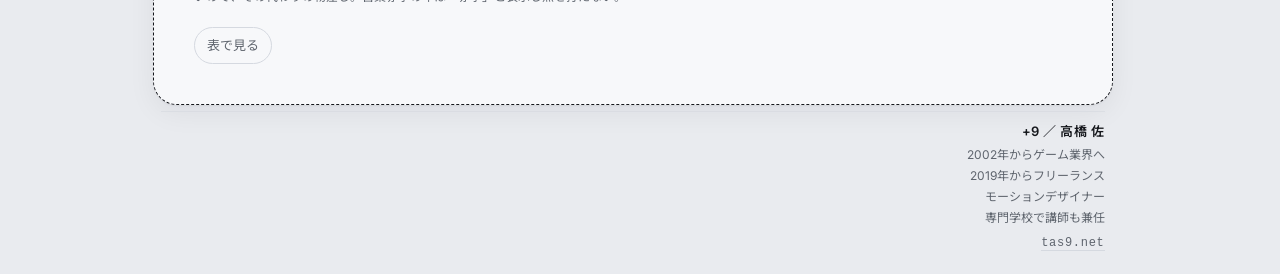
==== commit 2d40a7cd: "頭の写真の帯を少しだけ高く（33vw・最大480px）＝明るい開口部が題名のすぐ下から始まる Co-Authored-By: Claude Opus 5.5 <noreply@anthropic.co" ====
--- a/data/index.html
+++ b/data/index.html
@@ -12,7 +12,7 @@
 <link rel="preconnect" href="https://fonts.googleapis.com">
 <link rel="preconnect" href="https://fonts.gstatic.com" crossorigin>
 <link rel="stylesheet" href="https://fonts.googleapis.com/css2?family=Inter:wght@400;500;600;700&family=Noto+Sans+JP:wght@400;500;600;700&display=swap">
-<link rel="stylesheet" href="../style.css?v=20261007b">
+<link rel="stylesheet" href="../style.css?v=20261007c">
 <style>
 /* 図の色：色弱でも隣り合う色が見分けられる組み合わせを検証済み（README 参照）。文字は必ず文字色、色は印にだけ */
 :root{--k-jp:#4f7d12;--k-us:#1160c9;--k-cn:#c2562a;--k-kr:#0a93a8;--k-eu:#6b5bd2;--k-ot:#8a919c;--k-dim:#c9ced6;
@@ -279,7 +279,7 @@
 
 </div>
 <div id="tip" role="status" aria-live="polite"></div>
-<script src="../common.js?v=20261007b"></script>
+<script src="../common.js?v=20261007c"></script>
 <script>
 (function(){
   // 確認用：?theme=dark / light で配色を固定できる（通常は端末の設定に追従）
--- a/style.css
+++ b/style.css
@@ -681,8 +681,8 @@
 .srcs li{grid-template-columns:1fr}.srcs .d{grid-column:1}
 /* 入口の頭に敷く写真（飾り）。下へ向かって地色に溶かす。文字は前面 */
 /* 頭に薄く敷く写真（2026-10-06〜：コンクリートの通路の写真を横長に切り出したもの。前の古地図は hero-map.jpg に残してある）。
-   どの幅でも横長の帯のまま（高さ＝幅の30%・220〜440px）。下と左右をマスクでふわっと消す */
-.hero-bg{position:absolute;top:0;left:0;right:0;height:clamp(220px,30vw,440px);overflow:hidden;pointer-events:none;z-index:0}
+   どの幅でも横長の帯のまま（高さ＝幅の33%・220〜480px）。下と左右をマスクでふわっと消す */
+.hero-bg{position:absolute;top:0;left:0;right:0;height:clamp(220px,33vw,480px);overflow:hidden;pointer-events:none;z-index:0}
 .hero-bg img{display:block;width:100%;height:100%;object-fit:cover;object-position:center 50%;opacity:.22;
   -webkit-mask-image:linear-gradient(to bottom,#000 0%,#000 25%,transparent 100%),linear-gradient(to right,transparent 0%,#000 20%,#000 80%,transparent 100%);-webkit-mask-composite:source-in;
   mask-image:linear-gradient(to bottom,#000 0%,#000 25%,transparent 100%),linear-gradient(to right,transparent 0%,#000 20%,#000 80%,transparent 100%);mask-composite:intersect}
